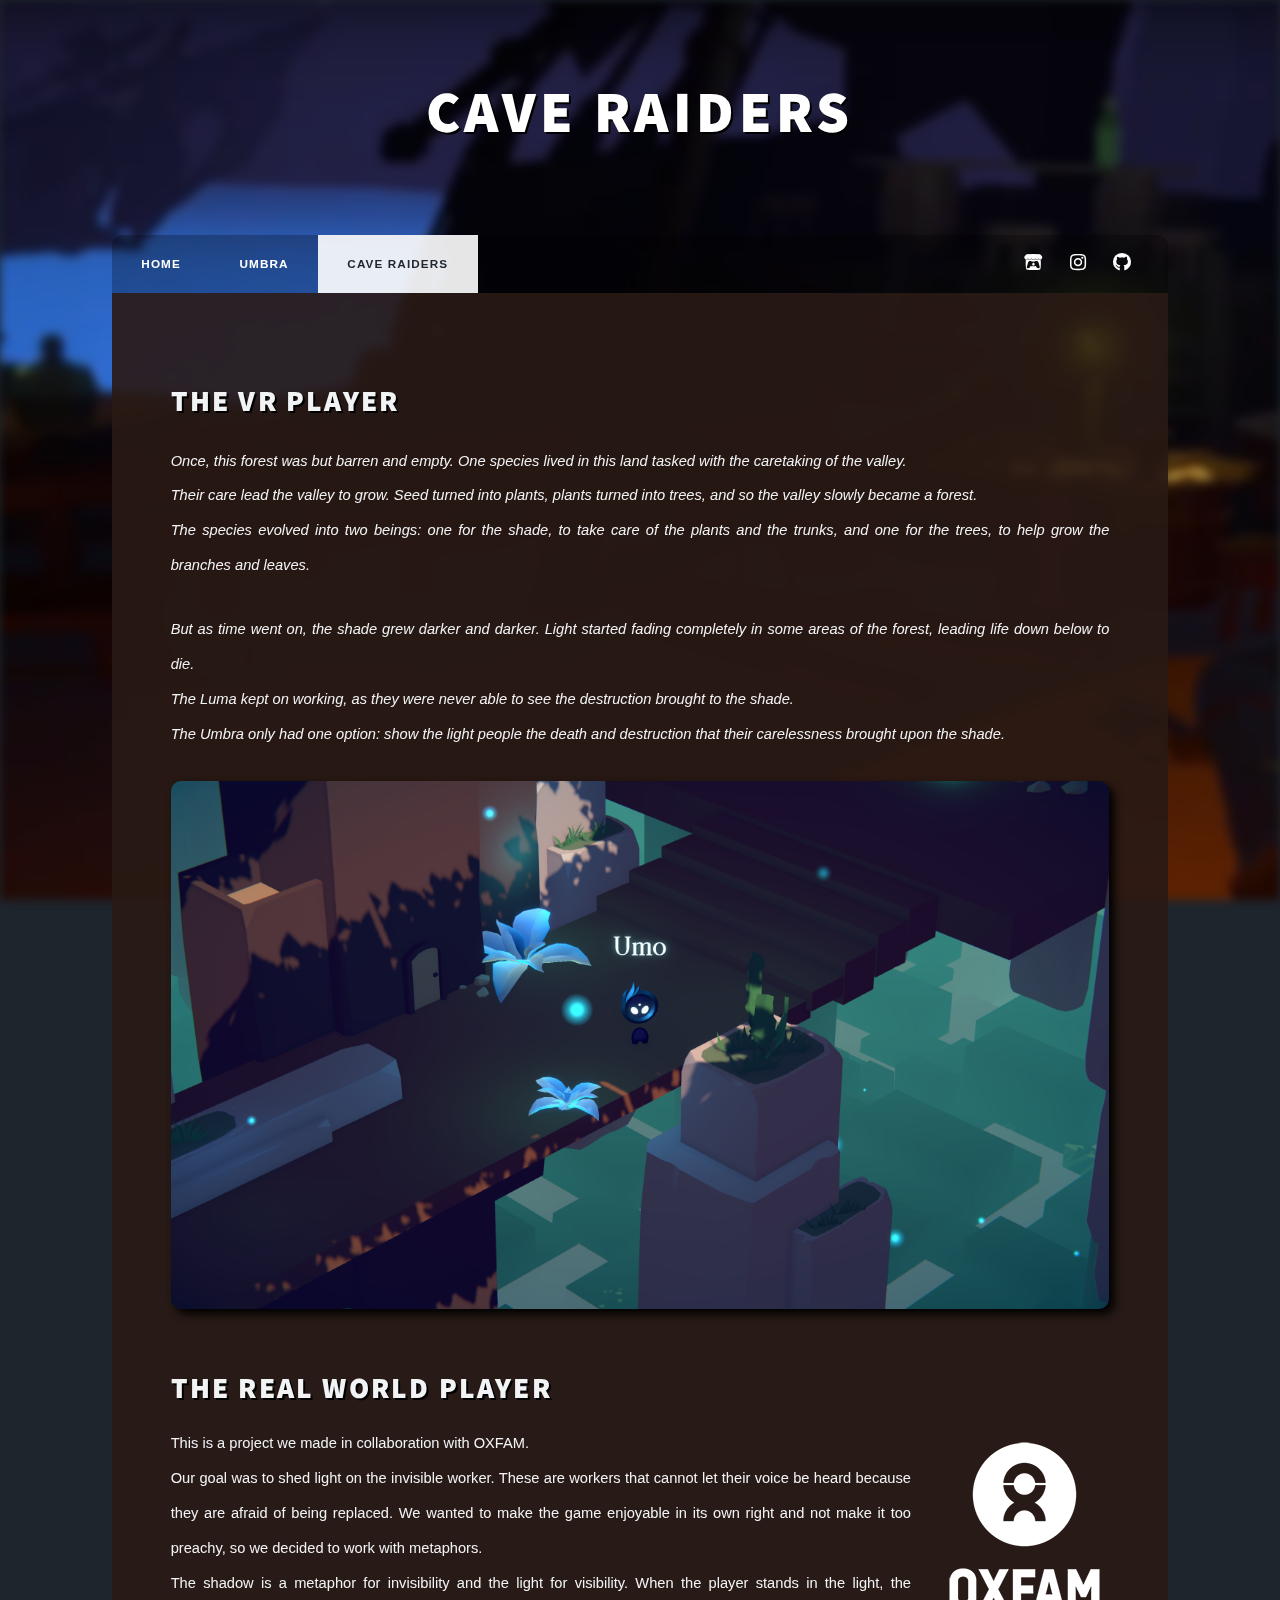
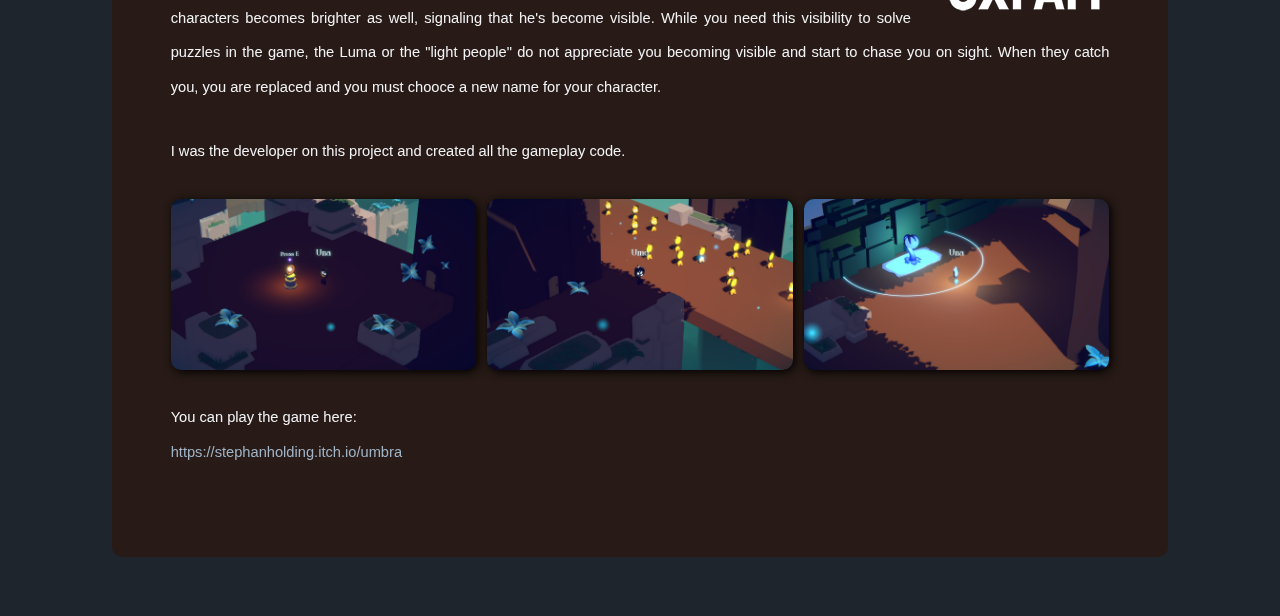
==== Cave Raiders.html @ 5ae82754 "Umbra page finished" ====
<!DOCTYPE HTML>
<!--
	Massively by HTML5 UP
	html5up.net | @ajlkn
	Free for personal and commercial use under the CCA 3.0 license (html5up.net/license)
-->
<html>

<head>
	<title>Umbra</title>
	<meta charset="utf-8" />
	<meta name="viewport" content="width=device-width, initial-scale=1, user-scalable=no" />
	<link rel="stylesheet" href="assets-generic/css/caveraiders.css" />
	<noscript>
		<link rel="stylesheet" href="assets-generic/css/noscript.css" />
	</noscript>
</head>

<body class="is-preload">

	<!-- Wrapper -->
	<div id="wrapper" class="umbra_bg">

		<!-- Header -->
		<header id="header">
			<h1 class="drop-shadow" >Cave Raiders</h1>
		</header>

		<!-- Nav -->
		<nav id="nav">
			<ul class="links">
				<li><a href="index.html">Home</a></li>
				<li><a href="Umbra.html">Umbra</a></li>
				<li class="active"><a href="CaveRaiders.html">Cave Raiders</a></li>
			</ul>
			<ul class="icons">
				<li><a href="https://stephanholding.itch.io/umbra" class="icon brands fa-itch-io"><span class="label">Instagram</span></a></li>
				<li><a href="#" class="icon brands fa-instagram"><span class="label">Instagram</span></a></li>
				<li><a href="#" class="icon brands fa-github"><span class="label">GitHub</span></a></li>
			</ul>
		</nav>

		<!-- Main -->
		<div id="main">

			<!-- Post -->
			<section class="post">
				<header>
					<h3 class="drop-shadow">The VR player</h3>
					<p></p>
					<p>
						Once, this forest was but barren and empty. One species lived in this land tasked with the
						caretaking of the valley.
						<br>
						Their care lead the valley to grow. Seed turned into plants, plants turned into trees, and so
						the valley slowly became a forest.
						<br>
						The species evolved into two beings: one for the shade, to take care of the plants and the
						trunks, and one for the trees, to help grow the branches and leaves.
					</p>
					
					<p>
						But as time went on, the shade grew darker and darker. Light started fading completely in some
						areas of the forest, leading life down below to die.
						<br>
						The Luma kept on working, as they were never able to see the destruction brought to the shade.
						<br>
						The Umbra only had one option: show the light people the death and destruction that their
						carelessness brought upon the shade.
					</p>
				</header>
				<main class="major">

					<div class="image main"><img src="images/Umbra1.png" alt="" /></div>
					<h3 class="drop-shadow">The Real World Player</h3>
					<p><span class="image right"><img src="images/oxfam logo small.png" alt="" /></span>
						This is a project we made in collaboration with OXFAM.
						<br>
						Our goal was to shed light on the invisible worker. These are workers that cannot let their voice be heard because they are afraid of being replaced. We wanted to make the game enjoyable in its own right and not make it too preachy,
						so we decided to work with metaphors.
						<br>
						The shadow is a metaphor for invisibility and the light for visibility. When the player stands in the light, the characters becomes brighter as well, signaling that he's become visible. While you need this visibility to solve puzzles in the game,
						the Luma or the "light people" do not appreciate you becoming visible and start to chase you on sight. When they catch you, you are replaced and you must chooce a new name for your character.
					</p>
					<p>I was the developer on this project and created all the gameplay code. </p>

					<div class="box alt">
						<div class="row gtr-50 gtr-uniform">
							<div class="col-4"><span class="image fit"><img src="images/Umbra2.png" alt="" /></span></div>
							<div class="col-4"><span class="image fit"><img src="images/Umbra3.png" alt="" /></span></div>
							<div class="col-4"><span class="image fit"><img src="images/Umbra4.png" alt="" /></span></div>
						</div>
					</div>

					<p>
						You can play the game here: <br>
						<a href="https://stephanholding.itch.io/umbra">https://stephanholding.itch.io/umbra</a>
					</p>

				</main>

			</section>

		</div>

		<!-- Footer -->
		<footer id="footer">

		</footer>

		<!-- Copyright -->
		<div id="copyright">

		</div>

	</div>

	<!-- Scripts -->
	<script src="assets-generic/js/jquery.min.js"></script>
	<script src="assets-generic/js/jquery.scrollex.min.js"></script>
	<script src="assets-generic/js/jquery.scrolly.min.js"></script>
	<script src="assets-generic/js/browser.min.js"></script>
	<script src="assets-generic/js/breakpoints.min.js"></script>
	<script src="assets-generic/js/util.js"></script>
	<script src="assets-generic/js/main.js"></script>

</body>

</html>
---- assets-generic/css/caveraiders.css ----
@import url(fontawesome-all.min.css);
@import url("https://fonts.googleapis.com/css?family=Merriweather:300,700,300italic,700italic|Source+Sans+Pro:900");

/*
	Massively by HTML5 UP
	html5up.net | @ajlkn
	Free for personal and commercial use under the CCA 3.0 license (html5up.net/license)
*/

html, body, div, span, applet, object,
iframe, h1, h2, h3, h4, h5, h6, p, blockquote,
pre, a, abbr, acronym, address, big, cite,
code, del, dfn, em, img, ins, kbd, q, s, samp,
small, strike, strong, sub, sup, tt, var, b,
u, i, center, dl, dt, dd, ol, ul, li, fieldset,
form, label, legend, table, caption, tbody,
tfoot, thead, tr, th, td, article, aside,
canvas, details, embed, figure, figcaption,
footer, header, hgroup, menu, nav, output, ruby,
section, summary, time, mark, audio, video {
	margin: 0;
	padding: 0;
	border: 0;
	font-size: 100%;
	font: inherit;
	font-family: Arial, Helvetica, sans-serif;
	vertical-align: baseline;}

article, aside, details, figcaption, figure,
footer, header, hgroup, menu, nav, section {
	display: block;}

body {
	line-height: 1;
}

ol, ul {
	list-style: none;
}

blockquote, q {
	quotes: none;
}

	blockquote:before, blockquote:after, q:before, q:after {
		content: '';
		content: none;
	}

table {
	border-collapse: collapse;
	border-spacing: 0;
}

body {
	-webkit-text-size-adjust: none;
}

mark {
	background-color: transparent;
	color: inherit;
}

input::-moz-focus-inner {
	border: 0;
	padding: 0;
}

input, select, textarea {
	-moz-appearance: none;
	-webkit-appearance: none;
	-ms-appearance: none;
	appearance: none;
}

/* Basic */

	@-ms-viewport {
		width: device-width;
	}

	body {
		-ms-overflow-style: scrollbar;
	}

	@media screen and (max-width: 480px) {

		html, body {
			min-width: 320px;
		}

	}

	html {
		box-sizing: border-box;
	}

	*, *:before, *:after {
		box-sizing: inherit;
	}

	body {
		background-color: #1e252d;
	}

		body.is-preload *, body.is-preload *:before, body.is-preload *:after {
			-moz-animation: none !important;
			-webkit-animation: none !important;
			-ms-animation: none !important;
			animation: none !important;
			-moz-transition: none !important;
			-webkit-transition: none !important;
			-ms-transition: none !important;
			transition: none !important;
		}

/* Type */

	html {
		font-size: 16pt;
	}

		@media screen and (max-width: 1680px) {

			html {
				font-size: 12pt;
			}

		}

		@media screen and (max-width: 1280px) {

			html {
				font-size: 11pt;
			}

		}

		@media screen and (max-width: 360px) {

			html {
				font-size: 10pt;
			}

		}

	body {
		color: #f2f3f5;
	}

	body, input, select, textarea {
		font-family: "Merriweather", Georgia, serif;
		font-weight: 300;
		font-size: 1rem;
		line-height: 2.375;
	}

	a {
		-moz-transition: color 0.2s ease-in-out, background-color 0.2s ease-in-out, border-color 0.2s ease-in-out, box-shadow 0.2s ease-in-out;
		-webkit-transition: color 0.2s ease-in-out, background-color 0.2s ease-in-out, border-color 0.2s ease-in-out, box-shadow 0.2s ease-in-out;
		-ms-transition: color 0.2s ease-in-out, background-color 0.2s ease-in-out, border-color 0.2s ease-in-out, box-shadow 0.2s ease-in-out;
		transition: color 0.2s ease-in-out, background-color 0.2s ease-in-out, border-color 0.2s ease-in-out, box-shadow 0.2s ease-in-out;
		border-bottom: dotted 1px;
		text-decoration: none;
	}

		a:hover {
			border-bottom-color: transparent;
		}

	strong, b {
		font-weight: 600;
	}

	em, i {
		font-style: italic;
	}

	p {
		text-align: justify;
		margin: 0 0 2rem 0;
	}

	h1, h2, h3, h4, h5, h6 {
		font-family: "Source Sans Pro", Helvetica, sans-serif;
		font-weight: 900;
		line-height: 1.5;
		letter-spacing: 0.075em;
		text-transform: uppercase;
		margin: 0 0 1rem 0;
	}

		h1 a, h2 a, h3 a, h4 a, h5 a, h6 a {
			border-bottom: 0;
			color: inherit;
			text-decoration: none;
		}

	h1 {
		font-size: 4rem;
		line-height: 1.1;
		margin: 0 0 2rem 0;
	}

	h2 {
		font-size: 1.75rem;
		line-height: 1.3;
		margin: 0 0 1.5rem 0;
	}

	h3 {
		font-size: 2rem;
	}

	h4 {
		font-size: 1rem;
	}

	h5 {
		font-size: 0.9rem;
	}

	h6 {
		font-size: 0.8rem;
	}

	sub {
		font-size: 0.8rem;
		position: relative;
		top: 0.5rem;
	}

	sup {
		font-size: 0.8rem;
		position: relative;
		top: -0.5rem;
	}

	blockquote {
		border-left: solid 4px;
		font-style: italic;
		margin: 0 0 2rem 0;
		padding: 0.5rem 0 0.5rem 2rem;
	}

	code {
		border: solid 2px;
		font-family: "Courier New", monospace;
		font-size: 0.9rem;
		margin: 0 0.25rem;
		padding: 0.25rem 0.65rem;
	}

	pre {
		-webkit-overflow-scrolling: touch;
		font-family: "Courier New", monospace;
		font-size: 0.9rem;
		margin: 0 0 2rem 0;
	}

		pre code {
			display: block;
			line-height: 1.75;
			padding: 1rem 1.5rem;
			overflow-x: auto;
		}

	hr {
		border: 0;
		border-bottom: solid 2px;
		margin: 3rem 0;
	}

		hr.major {
			margin: 5rem 0;
		}

	.align-left {
		text-align: left;
	}

	.align-center {
		text-align: center;
	}

	.align-right {
		text-align: right;
	}

	input, select, textarea {
		color: #212931;
	}

	a {
		color: #a0b4c7;
		border-bottom-color: rgba(33, 41, 49, 0.5);
	}

		a:hover {
			border-bottom-color: transparent;
			color: #18bfef !important;
		}

	strong, b {
		color: #f2f3f5;
	}

	h1, h2, h3, h4, h5, h6 {
		color: #f2f3f5;
	}

	blockquote {
		border-left-color: #eeeeee;
	}

	code {
		background: rgba(220, 220, 220, 0.25);
		border-color: #eeeeee;
	}

	hr {
		border-bottom-color: #eeeeee;
	}

/* Row */

	.row {
		display: flex;
		flex-wrap: wrap;
		box-sizing: border-box;
		align-items: stretch;
	}

		.row > * {
			box-sizing: border-box;
		}

		.row.gtr-uniform > * > :last-child {
			margin-bottom: 0;
		}

		.row.aln-left {
			justify-content: flex-start;
		}

		.row.aln-center {
			justify-content: center;
		}

		.row.aln-right {
			justify-content: flex-end;
		}

		.row.aln-top {
			align-items: flex-start;
		}

		.row.aln-middle {
			align-items: center;
		}

		.row.aln-bottom {
			align-items: flex-end;
		}

		.row > .imp {
			order: -1;
		}

		.row > .col-1 {
			width: 8.33333%;
		}

		.row > .off-1 {
			margin-left: 8.33333%;
		}

		.row > .col-2 {
			width: 16.66667%;
		}

		.row > .off-2 {
			margin-left: 16.66667%;
		}

		.row > .col-3 {
			width: 25%;
		}

		.row > .off-3 {
			margin-left: 25%;
		}

		.row > .col-4 {
			width: 33.33333%;
		}

		.row > .off-4 {
			margin-left: 33.33333%;
		}

		.row > .col-5 {
			width: 41.66667%;
		}

		.row > .off-5 {
			margin-left: 41.66667%;
		}

		.row > .col-6 {
			width: 50%;
		}

		.row > .off-6 {
			margin-left: 50%;
		}

		.row > .col-7 {
			width: 58.33333%;
		}

		.row > .off-7 {
			margin-left: 58.33333%;
		}

		.row > .col-8 {
			width: 66.66667%;
		}

		.row > .off-8 {
			margin-left: 66.66667%;
		}

		.row > .col-9 {
			width: 75%;
		}

		.row > .off-9 {
			margin-left: 75%;
		}

		.row > .col-10 {
			width: 83.33333%;
		}

		.row > .off-10 {
			margin-left: 83.33333%;
		}

		.row > .col-11 {
			width: 91.66667%;
		}

		.row > .off-11 {
			margin-left: 91.66667%;
		}

		.row > .col-12 {
			width: 100%;
		}

		.row > .off-12 {
			margin-left: 100%;
		}

		.row.gtr-0 {
			margin-top: 0;
			margin-left: 0rem;
		}

			.row.gtr-0 > * {
				padding: 0 0 0 0rem;
			}

			.row.gtr-0.gtr-uniform {
				margin-top: 0rem;
			}

				.row.gtr-0.gtr-uniform > * {
					padding-top: 0rem;
				}

		.row.gtr-25 {
			margin-top: 0;
			margin-left: -0.375rem;
		}

			.row.gtr-25 > * {
				padding: 0 0 0 0.375rem;
			}

			.row.gtr-25.gtr-uniform {
				margin-top: -0.375rem;
			}

				.row.gtr-25.gtr-uniform > * {
					padding-top: 0.375rem;
				}

		.row.gtr-50 {
			margin-top: 0;
			margin-left: -0.75rem;
		}

			.row.gtr-50 > * {
				padding: 0 0 0 0.75rem;
			}

			.row.gtr-50.gtr-uniform {
				margin-top: -0.75rem;
			}

				.row.gtr-50.gtr-uniform > * {
					padding-top: 0.75rem;
				}

		.row {
			margin-top: 0;
			margin-left: -1.5rem;
		}

			.row > * {
				padding: 0 0 0 1.5rem;
			}

			.row.gtr-uniform {
				margin-top: -1.5rem;
			}

				.row.gtr-uniform > * {
					padding-top: 1.5rem;
				}

		.row.gtr-150 {
			margin-top: 0;
			margin-left: -2.25rem;
		}

			.row.gtr-150 > * {
				padding: 0 0 0 2.25rem;
			}

			.row.gtr-150.gtr-uniform {
				margin-top: -2.25rem;
			}

				.row.gtr-150.gtr-uniform > * {
					padding-top: 2.25rem;
				}

		.row.gtr-200 {
			margin-top: 0;
			margin-left: -3rem;
		}

			.row.gtr-200 > * {
				padding: 0 0 0 3rem;
			}

			.row.gtr-200.gtr-uniform {
				margin-top: -3rem;
			}

				.row.gtr-200.gtr-uniform > * {
					padding-top: 3rem;
				}

		@media screen and (max-width: 1680px) {

			.row {
				display: flex;
				flex-wrap: wrap;
				box-sizing: border-box;
				align-items: stretch;
			}

				.row > * {
					box-sizing: border-box;
				}

				.row.gtr-uniform > * > :last-child {
					margin-bottom: 0;
				}

				.row.aln-left {
					justify-content: flex-start;
				}

				.row.aln-center {
					justify-content: center;
				}

				.row.aln-right {
					justify-content: flex-end;
				}

				.row.aln-top {
					align-items: flex-start;
				}

				.row.aln-middle {
					align-items: center;
				}

				.row.aln-bottom {
					align-items: flex-end;
				}

				.row > .imp-xlarge {
					order: -1;
				}

				.row > .col-1-xlarge {
					width: 8.33333%;
				}

				.row > .off-1-xlarge {
					margin-left: 8.33333%;
				}

				.row > .col-2-xlarge {
					width: 16.66667%;
				}

				.row > .off-2-xlarge {
					margin-left: 16.66667%;
				}

				.row > .col-3-xlarge {
					width: 25%;
				}

				.row > .off-3-xlarge {
					margin-left: 25%;
				}

				.row > .col-4-xlarge {
					width: 33.33333%;
				}

				.row > .off-4-xlarge {
					margin-left: 33.33333%;
				}

				.row > .col-5-xlarge {
					width: 41.66667%;
				}

				.row > .off-5-xlarge {
					margin-left: 41.66667%;
				}

				.row > .col-6-xlarge {
					width: 50%;
				}

				.row > .off-6-xlarge {
					margin-left: 50%;
				}

				.row > .col-7-xlarge {
					width: 58.33333%;
				}

				.row > .off-7-xlarge {
					margin-left: 58.33333%;
				}

				.row > .col-8-xlarge {
					width: 66.66667%;
				}

				.row > .off-8-xlarge {
					margin-left: 66.66667%;
				}

				.row > .col-9-xlarge {
					width: 75%;
				}

				.row > .off-9-xlarge {
					margin-left: 75%;
				}

				.row > .col-10-xlarge {
					width: 83.33333%;
				}

				.row > .off-10-xlarge {
					margin-left: 83.33333%;
				}

				.row > .col-11-xlarge {
					width: 91.66667%;
				}

				.row > .off-11-xlarge {
					margin-left: 91.66667%;
				}

				.row > .col-12-xlarge {
					width: 100%;
				}

				.row > .off-12-xlarge {
					margin-left: 100%;
				}

				.row.gtr-0 {
					margin-top: 0;
					margin-left: 0rem;
				}

					.row.gtr-0 > * {
						padding: 0 0 0 0rem;
					}

					.row.gtr-0.gtr-uniform {
						margin-top: 0rem;
					}

						.row.gtr-0.gtr-uniform > * {
							padding-top: 0rem;
						}

				.row.gtr-25 {
					margin-top: 0;
					margin-left: -0.375rem;
				}

					.row.gtr-25 > * {
						padding: 0 0 0 0.375rem;
					}

					.row.gtr-25.gtr-uniform {
						margin-top: -0.375rem;
					}

						.row.gtr-25.gtr-uniform > * {
							padding-top: 0.375rem;
						}

				.row.gtr-50 {
					margin-top: 0;
					margin-left: -0.75rem;
				}

					.row.gtr-50 > * {
						padding: 0 0 0 0.75rem;
					}

					.row.gtr-50.gtr-uniform {
						margin-top: -0.75rem;
					}

						.row.gtr-50.gtr-uniform > * {
							padding-top: 0.75rem;
						}

				.row {
					margin-top: 0;
					margin-left: -1.5rem;
				}

					.row > * {
						padding: 0 0 0 1.5rem;
					}

					.row.gtr-uniform {
						margin-top: -1.5rem;
					}

						.row.gtr-uniform > * {
							padding-top: 1.5rem;
						}

				.row.gtr-150 {
					margin-top: 0;
					margin-left: -2.25rem;
				}

					.row.gtr-150 > * {
						padding: 0 0 0 2.25rem;
					}

					.row.gtr-150.gtr-uniform {
						margin-top: -2.25rem;
					}

						.row.gtr-150.gtr-uniform > * {
							padding-top: 2.25rem;
						}

				.row.gtr-200 {
					margin-top: 0;
					margin-left: -3rem;
				}

					.row.gtr-200 > * {
						padding: 0 0 0 3rem;
					}

					.row.gtr-200.gtr-uniform {
						margin-top: -3rem;
					}

						.row.gtr-200.gtr-uniform > * {
							padding-top: 3rem;
						}

		}

		@media screen and (max-width: 1280px) {

			.row {
				display: flex;
				flex-wrap: wrap;
				box-sizing: border-box;
				align-items: stretch;
			}

				.row > * {
					box-sizing: border-box;
				}

				.row.gtr-uniform > * > :last-child {
					margin-bottom: 0;
				}

				.row.aln-left {
					justify-content: flex-start;
				}

				.row.aln-center {
					justify-content: center;
				}

				.row.aln-right {
					justify-content: flex-end;
				}

				.row.aln-top {
					align-items: flex-start;
				}

				.row.aln-middle {
					align-items: center;
				}

				.row.aln-bottom {
					align-items: flex-end;
				}

				.row > .imp-large {
					order: -1;
				}

				.row > .col-1-large {
					width: 8.33333%;
				}

				.row > .off-1-large {
					margin-left: 8.33333%;
				}

				.row > .col-2-large {
					width: 16.66667%;
				}

				.row > .off-2-large {
					margin-left: 16.66667%;
				}

				.row > .col-3-large {
					width: 25%;
				}

				.row > .off-3-large {
					margin-left: 25%;
				}

				.row > .col-4-large {
					width: 33.33333%;
				}

				.row > .off-4-large {
					margin-left: 33.33333%;
				}

				.row > .col-5-large {
					width: 41.66667%;
				}

				.row > .off-5-large {
					margin-left: 41.66667%;
				}

				.row > .col-6-large {
					width: 50%;
				}

				.row > .off-6-large {
					margin-left: 50%;
				}

				.row > .col-7-large {
					width: 58.33333%;
				}

				.row > .off-7-large {
					margin-left: 58.33333%;
				}

				.row > .col-8-large {
					width: 66.66667%;
				}

				.row > .off-8-large {
					margin-left: 66.66667%;
				}

				.row > .col-9-large {
					width: 75%;
				}

				.row > .off-9-large {
					margin-left: 75%;
				}

				.row > .col-10-large {
					width: 83.33333%;
				}

				.row > .off-10-large {
					margin-left: 83.33333%;
				}

				.row > .col-11-large {
					width: 91.66667%;
				}

				.row > .off-11-large {
					margin-left: 91.66667%;
				}

				.row > .col-12-large {
					width: 100%;
				}

				.row > .off-12-large {
					margin-left: 100%;
				}

				.row.gtr-0 {
					margin-top: 0;
					margin-left: 0rem;
				}

					.row.gtr-0 > * {
						padding: 0 0 0 0rem;
					}

					.row.gtr-0.gtr-uniform {
						margin-top: 0rem;
					}

						.row.gtr-0.gtr-uniform > * {
							padding-top: 0rem;
						}

				.row.gtr-25 {
					margin-top: 0;
					margin-left: -0.375rem;
				}

					.row.gtr-25 > * {
						padding: 0 0 0 0.375rem;
					}

					.row.gtr-25.gtr-uniform {
						margin-top: -0.375rem;
					}

						.row.gtr-25.gtr-uniform > * {
							padding-top: 0.375rem;
						}

				.row.gtr-50 {
					margin-top: 0;
					margin-left: -0.75rem;
				}

					.row.gtr-50 > * {
						padding: 0 0 0 0.75rem;
					}

					.row.gtr-50.gtr-uniform {
						margin-top: -0.75rem;
					}

						.row.gtr-50.gtr-uniform > * {
							padding-top: 0.75rem;
						}

				.row {
					margin-top: 0;
					margin-left: -1.5rem;
				}

					.row > * {
						padding: 0 0 0 1.5rem;
					}

					.row.gtr-uniform {
						margin-top: -1.5rem;
					}

						.row.gtr-uniform > * {
							padding-top: 1.5rem;
						}

				.row.gtr-150 {
					margin-top: 0;
					margin-left: -2.25rem;
				}

					.row.gtr-150 > * {
						padding: 0 0 0 2.25rem;
					}

					.row.gtr-150.gtr-uniform {
						margin-top: -2.25rem;
					}

						.row.gtr-150.gtr-uniform > * {
							padding-top: 2.25rem;
						}

				.row.gtr-200 {
					margin-top: 0;
					margin-left: -3rem;
				}

					.row.gtr-200 > * {
						padding: 0 0 0 3rem;
					}

					.row.gtr-200.gtr-uniform {
						margin-top: -3rem;
					}

						.row.gtr-200.gtr-uniform > * {
							padding-top: 3rem;
						}

		}

		@media screen and (max-width: 980px) {

			.row {
				display: flex;
				flex-wrap: wrap;
				box-sizing: border-box;
				align-items: stretch;
			}

				.row > * {
					box-sizing: border-box;
				}

				.row.gtr-uniform > * > :last-child {
					margin-bottom: 0;
				}

				.row.aln-left {
					justify-content: flex-start;
				}

				.row.aln-center {
					justify-content: center;
				}

				.row.aln-right {
					justify-content: flex-end;
				}

				.row.aln-top {
					align-items: flex-start;
				}

				.row.aln-middle {
					align-items: center;
				}

				.row.aln-bottom {
					align-items: flex-end;
				}

				.row > .imp-medium {
					order: -1;
				}

				.row > .col-1-medium {
					width: 8.33333%;
				}

				.row > .off-1-medium {
					margin-left: 8.33333%;
				}

				.row > .col-2-medium {
					width: 16.66667%;
				}

				.row > .off-2-medium {
					margin-left: 16.66667%;
				}

				.row > .col-3-medium {
					width: 25%;
				}

				.row > .off-3-medium {
					margin-left: 25%;
				}

				.row > .col-4-medium {
					width: 33.33333%;
				}

				.row > .off-4-medium {
					margin-left: 33.33333%;
				}

				.row > .col-5-medium {
					width: 41.66667%;
				}

				.row > .off-5-medium {
					margin-left: 41.66667%;
				}

				.row > .col-6-medium {
					width: 50%;
				}

				.row > .off-6-medium {
					margin-left: 50%;
				}

				.row > .col-7-medium {
					width: 58.33333%;
				}

				.row > .off-7-medium {
					margin-left: 58.33333%;
				}

				.row > .col-8-medium {
					width: 66.66667%;
				}

				.row > .off-8-medium {
					margin-left: 66.66667%;
				}

				.row > .col-9-medium {
					width: 75%;
				}

				.row > .off-9-medium {
					margin-left: 75%;
				}

				.row > .col-10-medium {
					width: 83.33333%;
				}

				.row > .off-10-medium {
					margin-left: 83.33333%;
				}

				.row > .col-11-medium {
					width: 91.66667%;
				}

				.row > .off-11-medium {
					margin-left: 91.66667%;
				}

				.row > .col-12-medium {
					width: 100%;
				}

				.row > .off-12-medium {
					margin-left: 100%;
				}

				.row.gtr-0 {
					margin-top: 0;
					margin-left: 0rem;
				}

					.row.gtr-0 > * {
						padding: 0 0 0 0rem;
					}

					.row.gtr-0.gtr-uniform {
						margin-top: 0rem;
					}

						.row.gtr-0.gtr-uniform > * {
							padding-top: 0rem;
						}

				.row.gtr-25 {
					margin-top: 0;
					margin-left: -0.375rem;
				}

					.row.gtr-25 > * {
						padding: 0 0 0 0.375rem;
					}

					.row.gtr-25.gtr-uniform {
						margin-top: -0.375rem;
					}

						.row.gtr-25.gtr-uniform > * {
							padding-top: 0.375rem;
						}

				.row.gtr-50 {
					margin-top: 0;
					margin-left: -0.75rem;
				}

					.row.gtr-50 > * {
						padding: 0 0 0 0.75rem;
					}

					.row.gtr-50.gtr-uniform {
						margin-top: -0.75rem;
					}

						.row.gtr-50.gtr-uniform > * {
							padding-top: 0.75rem;
						}

				.row {
					margin-top: 0;
					margin-left: -1.5rem;
				}

					.row > * {
						padding: 0 0 0 1.5rem;
					}

					.row.gtr-uniform {
						margin-top: -1.5rem;
					}

						.row.gtr-uniform > * {
							padding-top: 1.5rem;
						}

				.row.gtr-150 {
					margin-top: 0;
					margin-left: -2.25rem;
				}

					.row.gtr-150 > * {
						padding: 0 0 0 2.25rem;
					}

					.row.gtr-150.gtr-uniform {
						margin-top: -2.25rem;
					}

						.row.gtr-150.gtr-uniform > * {
							padding-top: 2.25rem;
						}

				.row.gtr-200 {
					margin-top: 0;
					margin-left: -3rem;
				}

					.row.gtr-200 > * {
						padding: 0 0 0 3rem;
					}

					.row.gtr-200.gtr-uniform {
						margin-top: -3rem;
					}

						.row.gtr-200.gtr-uniform > * {
							padding-top: 3rem;
						}

		}

		@media screen and (max-width: 736px) {

			.row {
				display: flex;
				flex-wrap: wrap;
				box-sizing: border-box;
				align-items: stretch;
			}

				.row > * {
					box-sizing: border-box;
				}

				.row.gtr-uniform > * > :last-child {
					margin-bottom: 0;
				}

				.row.aln-left {
					justify-content: flex-start;
				}

				.row.aln-center {
					justify-content: center;
				}

				.row.aln-right {
					justify-content: flex-end;
				}

				.row.aln-top {
					align-items: flex-start;
				}

				.row.aln-middle {
					align-items: center;
				}

				.row.aln-bottom {
					align-items: flex-end;
				}

				.row > .imp-small {
					order: -1;
				}

				.row > .col-1-small {
					width: 8.33333%;
				}

				.row > .off-1-small {
					margin-left: 8.33333%;
				}

				.row > .col-2-small {
					width: 16.66667%;
				}

				.row > .off-2-small {
					margin-left: 16.66667%;
				}

				.row > .col-3-small {
					width: 25%;
				}

				.row > .off-3-small {
					margin-left: 25%;
				}

				.row > .col-4-small {
					width: 33.33333%;
				}

				.row > .off-4-small {
					margin-left: 33.33333%;
				}

				.row > .col-5-small {
					width: 41.66667%;
				}

				.row > .off-5-small {
					margin-left: 41.66667%;
				}

				.row > .col-6-small {
					width: 50%;
				}

				.row > .off-6-small {
					margin-left: 50%;
				}

				.row > .col-7-small {
					width: 58.33333%;
				}

				.row > .off-7-small {
					margin-left: 58.33333%;
				}

				.row > .col-8-small {
					width: 66.66667%;
				}

				.row > .off-8-small {
					margin-left: 66.66667%;
				}

				.row > .col-9-small {
					width: 75%;
				}

				.row > .off-9-small {
					margin-left: 75%;
				}

				.row > .col-10-small {
					width: 83.33333%;
				}

				.row > .off-10-small {
					margin-left: 83.33333%;
				}

				.row > .col-11-small {
					width: 91.66667%;
				}

				.row > .off-11-small {
					margin-left: 91.66667%;
				}

				.row > .col-12-small {
					width: 100%;
				}

				.row > .off-12-small {
					margin-left: 100%;
				}

				.row.gtr-0 {
					margin-top: 0;
					margin-left: 0rem;
				}

					.row.gtr-0 > * {
						padding: 0 0 0 0rem;
					}

					.row.gtr-0.gtr-uniform {
						margin-top: 0rem;
					}

						.row.gtr-0.gtr-uniform > * {
							padding-top: 0rem;
						}

				.row.gtr-25 {
					margin-top: 0;
					margin-left: -0.375rem;
				}

					.row.gtr-25 > * {
						padding: 0 0 0 0.375rem;
					}

					.row.gtr-25.gtr-uniform {
						margin-top: -0.375rem;
					}

						.row.gtr-25.gtr-uniform > * {
							padding-top: 0.375rem;
						}

				.row.gtr-50 {
					margin-top: 0;
					margin-left: -0.75rem;
				}

					.row.gtr-50 > * {
						padding: 0 0 0 0.75rem;
					}

					.row.gtr-50.gtr-uniform {
						margin-top: -0.75rem;
					}

						.row.gtr-50.gtr-uniform > * {
							padding-top: 0.75rem;
						}

				.row {
					margin-top: 0;
					margin-left: -1.5rem;
				}

					.row > * {
						padding: 0 0 0 1.5rem;
					}

					.row.gtr-uniform {
						margin-top: -1.5rem;
					}

						.row.gtr-uniform > * {
							padding-top: 1.5rem;
						}

				.row.gtr-150 {
					margin-top: 0;
					margin-left: -2.25rem;
				}

					.row.gtr-150 > * {
						padding: 0 0 0 2.25rem;
					}

					.row.gtr-150.gtr-uniform {
						margin-top: -2.25rem;
					}

						.row.gtr-150.gtr-uniform > * {
							padding-top: 2.25rem;
						}

				.row.gtr-200 {
					margin-top: 0;
					margin-left: -3rem;
				}

					.row.gtr-200 > * {
						padding: 0 0 0 3rem;
					}

					.row.gtr-200.gtr-uniform {
						margin-top: -3rem;
					}

						.row.gtr-200.gtr-uniform > * {
							padding-top: 3rem;
						}

		}

		@media screen and (max-width: 480px) {

			.row {
				display: flex;
				flex-wrap: wrap;
				box-sizing: border-box;
				align-items: stretch;
			}

				.row > * {
					box-sizing: border-box;
				}

				.row.gtr-uniform > * > :last-child {
					margin-bottom: 0;
				}

				.row.aln-left {
					justify-content: flex-start;
				}

				.row.aln-center {
					justify-content: center;
				}

				.row.aln-right {
					justify-content: flex-end;
				}

				.row.aln-top {
					align-items: flex-start;
				}

				.row.aln-middle {
					align-items: center;
				}

				.row.aln-bottom {
					align-items: flex-end;
				}

				.row > .imp-xsmall {
					order: -1;
				}

				.row > .col-1-xsmall {
					width: 8.33333%;
				}

				.row > .off-1-xsmall {
					margin-left: 8.33333%;
				}

				.row > .col-2-xsmall {
					width: 16.66667%;
				}

				.row > .off-2-xsmall {
					margin-left: 16.66667%;
				}

				.row > .col-3-xsmall {
					width: 25%;
				}

				.row > .off-3-xsmall {
					margin-left: 25%;
				}

				.row > .col-4-xsmall {
					width: 33.33333%;
				}

				.row > .off-4-xsmall {
					margin-left: 33.33333%;
				}

				.row > .col-5-xsmall {
					width: 41.66667%;
				}

				.row > .off-5-xsmall {
					margin-left: 41.66667%;
				}

				.row > .col-6-xsmall {
					width: 50%;
				}

				.row > .off-6-xsmall {
					margin-left: 50%;
				}

				.row > .col-7-xsmall {
					width: 58.33333%;
				}

				.row > .off-7-xsmall {
					margin-left: 58.33333%;
				}

				.row > .col-8-xsmall {
					width: 66.66667%;
				}

				.row > .off-8-xsmall {
					margin-left: 66.66667%;
				}

				.row > .col-9-xsmall {
					width: 75%;
				}

				.row > .off-9-xsmall {
					margin-left: 75%;
				}

				.row > .col-10-xsmall {
					width: 83.33333%;
				}

				.row > .off-10-xsmall {
					margin-left: 83.33333%;
				}

				.row > .col-11-xsmall {
					width: 91.66667%;
				}

				.row > .off-11-xsmall {
					margin-left: 91.66667%;
				}

				.row > .col-12-xsmall {
					width: 100%;
				}

				.row > .off-12-xsmall {
					margin-left: 100%;
				}

				.row.gtr-0 {
					margin-top: 0;
					margin-left: 0rem;
				}

					.row.gtr-0 > * {
						padding: 0 0 0 0rem;
					}

					.row.gtr-0.gtr-uniform {
						margin-top: 0rem;
					}

						.row.gtr-0.gtr-uniform > * {
							padding-top: 0rem;
						}

				.row.gtr-25 {
					margin-top: 0;
					margin-left: -0.375rem;
				}

					.row.gtr-25 > * {
						padding: 0 0 0 0.375rem;
					}

					.row.gtr-25.gtr-uniform {
						margin-top: -0.375rem;
					}

						.row.gtr-25.gtr-uniform > * {
							padding-top: 0.375rem;
						}

				.row.gtr-50 {
					margin-top: 0;
					margin-left: -0.75rem;
				}

					.row.gtr-50 > * {
						padding: 0 0 0 0.75rem;
					}

					.row.gtr-50.gtr-uniform {
						margin-top: -0.75rem;
					}

						.row.gtr-50.gtr-uniform > * {
							padding-top: 0.75rem;
						}

				.row {
					margin-top: 0;
					margin-left: -1.5rem;
				}

					.row > * {
						padding: 0 0 0 1.5rem;
					}

					.row.gtr-uniform {
						margin-top: -1.5rem;
					}

						.row.gtr-uniform > * {
							padding-top: 1.5rem;
						}

				.row.gtr-150 {
					margin-top: 0;
					margin-left: -2.25rem;
				}

					.row.gtr-150 > * {
						padding: 0 0 0 2.25rem;
					}

					.row.gtr-150.gtr-uniform {
						margin-top: -2.25rem;
					}

						.row.gtr-150.gtr-uniform > * {
							padding-top: 2.25rem;
						}

				.row.gtr-200 {
					margin-top: 0;
					margin-left: -3rem;
				}

					.row.gtr-200 > * {
						padding: 0 0 0 3rem;
					}

					.row.gtr-200.gtr-uniform {
						margin-top: -3rem;
					}

						.row.gtr-200.gtr-uniform > * {
							padding-top: 3rem;
						}

		}

		@media screen and (max-width: 360px) {

			.row {
				display: flex;
				flex-wrap: wrap;
				box-sizing: border-box;
				align-items: stretch;
			}

				.row > * {
					box-sizing: border-box;
				}

				.row.gtr-uniform > * > :last-child {
					margin-bottom: 0;
				}

				.row.aln-left {
					justify-content: flex-start;
				}

				.row.aln-center {
					justify-content: center;
				}

				.row.aln-right {
					justify-content: flex-end;
				}

				.row.aln-top {
					align-items: flex-start;
				}

				.row.aln-middle {
					align-items: center;
				}

				.row.aln-bottom {
					align-items: flex-end;
				}

				.row > .imp-xxsmall {
					order: -1;
				}

				.row > .col-1-xxsmall {
					width: 8.33333%;
				}

				.row > .off-1-xxsmall {
					margin-left: 8.33333%;
				}

				.row > .col-2-xxsmall {
					width: 16.66667%;
				}

				.row > .off-2-xxsmall {
					margin-left: 16.66667%;
				}

				.row > .col-3-xxsmall {
					width: 25%;
				}

				.row > .off-3-xxsmall {
					margin-left: 25%;
				}

				.row > .col-4-xxsmall {
					width: 33.33333%;
				}

				.row > .off-4-xxsmall {
					margin-left: 33.33333%;
				}

				.row > .col-5-xxsmall {
					width: 41.66667%;
				}

				.row > .off-5-xxsmall {
					margin-left: 41.66667%;
				}

				.row > .col-6-xxsmall {
					width: 50%;
				}

				.row > .off-6-xxsmall {
					margin-left: 50%;
				}

				.row > .col-7-xxsmall {
					width: 58.33333%;
				}

				.row > .off-7-xxsmall {
					margin-left: 58.33333%;
				}

				.row > .col-8-xxsmall {
					width: 66.66667%;
				}

				.row > .off-8-xxsmall {
					margin-left: 66.66667%;
				}

				.row > .col-9-xxsmall {
					width: 75%;
				}

				.row > .off-9-xxsmall {
					margin-left: 75%;
				}

				.row > .col-10-xxsmall {
					width: 83.33333%;
				}

				.row > .off-10-xxsmall {
					margin-left: 83.33333%;
				}

				.row > .col-11-xxsmall {
					width: 91.66667%;
				}

				.row > .off-11-xxsmall {
					margin-left: 91.66667%;
				}

				.row > .col-12-xxsmall {
					width: 100%;
				}

				.row > .off-12-xxsmall {
					margin-left: 100%;
				}

				.row.gtr-0 {
					margin-top: 0;
					margin-left: 0rem;
				}

					.row.gtr-0 > * {
						padding: 0 0 0 0rem;
					}

					.row.gtr-0.gtr-uniform {
						margin-top: 0rem;
					}

						.row.gtr-0.gtr-uniform > * {
							padding-top: 0rem;
						}

				.row.gtr-25 {
					margin-top: 0;
					margin-left: -0.375rem;
				}

					.row.gtr-25 > * {
						padding: 0 0 0 0.375rem;
					}

					.row.gtr-25.gtr-uniform {
						margin-top: -0.375rem;
					}

						.row.gtr-25.gtr-uniform > * {
							padding-top: 0.375rem;
						}

				.row.gtr-50 {
					margin-top: 0;
					margin-left: -0.75rem;
				}

					.row.gtr-50 > * {
						padding: 0 0 0 0.75rem;
					}

					.row.gtr-50.gtr-uniform {
						margin-top: -0.75rem;
					}

						.row.gtr-50.gtr-uniform > * {
							padding-top: 0.75rem;
						}

				.row {
					margin-top: 0;
					margin-left: -1.5rem;
				}

					.row > * {
						padding: 0 0 0 1.5rem;
					}

					.row.gtr-uniform {
						margin-top: -1.5rem;
					}

						.row.gtr-uniform > * {
							padding-top: 1.5rem;
						}

				.row.gtr-150 {
					margin-top: 0;
					margin-left: -2.25rem;
				}

					.row.gtr-150 > * {
						padding: 0 0 0 2.25rem;
					}

					.row.gtr-150.gtr-uniform {
						margin-top: -2.25rem;
					}

						.row.gtr-150.gtr-uniform > * {
							padding-top: 2.25rem;
						}

				.row.gtr-200 {
					margin-top: 0;
					margin-left: -3rem;
				}

					.row.gtr-200 > * {
						padding: 0 0 0 3rem;
					}

					.row.gtr-200.gtr-uniform {
						margin-top: -3rem;
					}

						.row.gtr-200.gtr-uniform > * {
							padding-top: 3rem;
						}

		}

/* Box */

	.box {
		border: solid 2px;
		margin-bottom: 2rem;
		padding: 1.5rem;
	}

		.box > :last-child,
		.box > :last-child > :last-child,
		.box > :last-child > :last-child > :last-child {
			margin-bottom: 0;
		}

		.box.alt {
			border: 0;
			border-radius: 0;
			padding: 0;
		}

	.box {
		border-color: #eeeeee;
	}

/* Button */

	input[type="submit"],
	input[type="reset"],
	input[type="button"],
	button,
	.button {
		-moz-appearance: none;
		-webkit-appearance: none;
		-ms-appearance: none;
		appearance: none;
		-moz-transition: background-color 0.2s ease-in-out, box-shadow 0.2s ease-in-out, color 0.2s ease-in-out;
		-webkit-transition: background-color 0.2s ease-in-out, box-shadow 0.2s ease-in-out, color 0.2s ease-in-out;
		-ms-transition: background-color 0.2s ease-in-out, box-shadow 0.2s ease-in-out, color 0.2s ease-in-out;
		transition: background-color 0.2s ease-in-out, box-shadow 0.2s ease-in-out, color 0.2s ease-in-out;
		border: 0;
		border-radius: 0;
		cursor: pointer;
		display: inline-block;
		font-family: "Source Sans Pro", Helvetica, sans-serif;
		font-size: 0.8rem;
		font-weight: 900;
		letter-spacing: 0.075em;
		height: 3rem;
		line-height: 3rem;
		padding: 0 2rem;
		text-align: center;
		text-decoration: none;
		text-transform: uppercase;
		white-space: nowrap;
	}

		input[type="submit"].icon:before,
		input[type="reset"].icon:before,
		input[type="button"].icon:before,
		button.icon:before,
		.button.icon:before {
			margin-right: 0.5rem;
		}

		input[type="submit"].icon.solo,
		input[type="reset"].icon.solo,
		input[type="button"].icon.solo,
		button.icon.solo,
		.button.icon.solo {
			position: relative;
			width: 4rem;
			height: 4rem;
			line-height: 4rem;
			border-radius: 4rem;
			text-indent: 4rem;
			overflow: hidden;
			padding: 0;
			white-space: nowrap;
		}

			input[type="submit"].icon.solo:before,
			input[type="reset"].icon.solo:before,
			input[type="button"].icon.solo:before,
			button.icon.solo:before,
			.button.icon.solo:before {
				position: absolute;
				display: block;
				top: 0;
				left: 0;
				width: inherit;
				height: inherit;
				line-height: inherit;
				font-size: 1.25rem;
				margin-right: 0;
				text-align: center;
				text-indent: 0;
			}

		input[type="submit"].fit,
		input[type="reset"].fit,
		input[type="button"].fit,
		button.fit,
		.button.fit {
			width: 100%;
		}

		input[type="submit"].small,
		input[type="reset"].small,
		input[type="button"].small,
		button.small,
		.button.small {
			font-size: 0.7rem;
			height: 2.5rem;
			line-height: 2.5rem;
			padding: 0 1.5rem;
		}

		input[type="submit"].large,
		input[type="reset"].large,
		input[type="button"].large,
		button.large,
		.button.large {
			font-size: 0.9rem;
			height: 3.5rem;
			line-height: 3.5rem;
			padding: 0 2.75rem;
		}

		@media screen and (max-width: 980px) {

			input[type="submit"],
			input[type="reset"],
			input[type="button"],
			button,
			.button {
				font-size: 0.9rem;
				height: 3.25rem;
				line-height: 3.25rem;
			}

				input[type="submit"].large,
				input[type="reset"].large,
				input[type="button"].large,
				button.large,
				.button.large {
					font-size: 1rem;
					height: 3.75rem;
					line-height: 3.75rem;
				}

		}

		input[type="submit"].disabled, input[type="submit"]:disabled,
		input[type="reset"].disabled,
		input[type="reset"]:disabled,
		input[type="button"].disabled,
		input[type="button"]:disabled,
		button.disabled,
		button:disabled,
		.button.disabled,
		.button:disabled {
			pointer-events: none;
			opacity: 0.25;
		}

	input[type="submit"],
	input[type="reset"],
	input[type="button"],
	button,
	.button {
		background-color: transparent;
		box-shadow: inset 0 0 0 2px #212931;
		color: #212931 !important;
	}

		input[type="submit"]:hover,
		input[type="reset"]:hover,
		input[type="button"]:hover,
		button:hover,
		.button:hover {
			box-shadow: inset 0 0 0 2px #18bfef;
			color: #18bfef !important;
		}

		input[type="submit"].primary,
		input[type="reset"].primary,
		input[type="button"].primary,
		button.primary,
		.button.primary {
			background-color: #212931;
			box-shadow: none;
			color: #ffffff !important;
		}

			input[type="submit"].primary:hover,
			input[type="reset"].primary:hover,
			input[type="button"].primary:hover,
			button.primary:hover,
			.button.primary:hover {
				background-color: #18bfef;
			}

/* Form */

	form {
		margin: 0 0 2rem 0;
	}

		form > :last-child {
			margin-bottom: 0;
		}

		form > .fields {
			display: -moz-flex;
			display: -webkit-flex;
			display: -ms-flex;
			display: flex;
			-moz-flex-wrap: wrap;
			-webkit-flex-wrap: wrap;
			-ms-flex-wrap: wrap;
			flex-wrap: wrap;
			width: calc(100% + 3rem);
			margin: -1.5rem 0 2rem -1.5rem;
		}

			form > .fields > .field {
				-moz-flex-grow: 0;
				-webkit-flex-grow: 0;
				-ms-flex-grow: 0;
				flex-grow: 0;
				-moz-flex-shrink: 0;
				-webkit-flex-shrink: 0;
				-ms-flex-shrink: 0;
				flex-shrink: 0;
				padding: 1.5rem 0 0 1.5rem;
				width: calc(100% - 1.5rem);
			}

				form > .fields > .field.half {
					width: calc(50% - 0.75rem);
				}

				form > .fields > .field.third {
					width: calc(100%/3 - 0.5rem);
				}

				form > .fields > .field.quarter {
					width: calc(25% - 0.375rem);
				}

		@media screen and (max-width: 480px) {

			form > .fields {
				width: calc(100% + 3rem);
				margin: -1.5rem 0 2rem -1.5rem;
			}

				form > .fields > .field {
					padding: 1.5rem 0 0 1.5rem;
					width: calc(100% - 1.5rem);
				}

					form > .fields > .field.half {
						width: calc(100% - 1.5rem);
					}

					form > .fields > .field.third {
						width: calc(100% - 1.5rem);
					}

					form > .fields > .field.quarter {
						width: calc(100% - 1.5rem);
					}

		}

	label {
		display: block;
		font-family: "Source Sans Pro", Helvetica, sans-serif;
		font-weight: 900;
		line-height: 1.5;
		letter-spacing: 0.075em;
		font-size: 0.8rem;
		text-transform: uppercase;
		margin: 0 0 0.75rem 0;
	}

		@media screen and (max-width: 980px) {

			label {
				font-size: 0.9rem;
			}

		}

	input[type="text"],
	input[type="password"],
	input[type="email"],
	select,
	textarea {
		-moz-appearance: none;
		-webkit-appearance: none;
		-ms-appearance: none;
		appearance: none;
		background: transparent;
		border-radius: 0;
		border: solid 2px;
		color: inherit;
		display: block;
		outline: 0;
		padding: 0 1rem;
		text-decoration: none;
		width: 100%;
	}

		input[type="text"]:invalid,
		input[type="password"]:invalid,
		input[type="email"]:invalid,
		select:invalid,
		textarea:invalid {
			box-shadow: none;
		}

	select {
		background-size: 1.25rem;
		background-repeat: no-repeat;
		background-position: calc(100% - 1rem) center;
		height: 3rem;
		padding-right: 3rem;
		text-overflow: ellipsis;
	}

		select:focus::-ms-value {
			background-color: transparent;
		}

		select::-ms-expand {
			display: none;
		}

	input[type="text"],
	input[type="password"],
	input[type="email"],
	select {
		height: 3rem;
	}

	textarea {
		padding: 0.75rem 1rem;
	}

	input[type="checkbox"],
	input[type="radio"] {
		-moz-appearance: none;
		-webkit-appearance: none;
		-ms-appearance: none;
		appearance: none;
		display: block;
		float: left;
		margin-right: -2rem;
		opacity: 0;
		width: 1rem;
		z-index: -1;
	}

		input[type="checkbox"] + label,
		input[type="radio"] + label {
			text-decoration: none;
			cursor: pointer;
			display: inline-block;
			font-size: 1rem;
			letter-spacing: 0;
			font-family: "Merriweather", Georgia, serif;
			text-transform: none;
			font-weight: 300;
			padding-left: 2.8rem;
			padding-right: 1rem;
			position: relative;
		}

			input[type="checkbox"] + label:before,
			input[type="radio"] + label:before {
				-moz-osx-font-smoothing: grayscale;
				-webkit-font-smoothing: antialiased;
				display: inline-block;
				font-style: normal;
				font-variant: normal;
				text-rendering: auto;
				line-height: 1;
				text-transform: none !important;
				font-family: 'Font Awesome 5 Free';
				font-weight: 900;
			}

			input[type="checkbox"] + label:before,
			input[type="radio"] + label:before {
				border-radius: 0;
				border: solid 2px;
				content: '';
				display: inline-block;
				font-size: 0.8rem;
				height: 1.8rem;
				left: 0;
				line-height: 1.65rem;
				position: absolute;
				text-align: center;
				top: -0.125rem;
				width: 1.8rem;
			}

		input[type="checkbox"]:checked + label:before,
		input[type="radio"]:checked + label:before {
			content: '\f00c';
		}

	input[type="checkbox"] + label:before {
		border-radius: 0;
	}

	input[type="radio"] + label:before {
		border-radius: 100%;
	}

	::-webkit-input-placeholder {
		opacity: 1.0;
	}

	:-moz-placeholder {
		opacity: 1.0;
	}

	::-moz-placeholder {
		opacity: 1.0;
	}

	:-ms-input-placeholder {
		opacity: 1.0;
	}

	label {
		color: #212931;
	}

	input[type="text"],
	input[type="password"],
	input[type="email"],
	select,
	textarea {
		border-color: #eeeeee;
	}

		input[type="text"]:focus,
		input[type="password"]:focus,
		input[type="email"]:focus,
		select:focus,
		textarea:focus {
			border-color: #18bfef;
		}

	select {
		background-image: url("data:image/svg+xml;charset=utf8,%3Csvg xmlns='http://www.w3.org/2000/svg' width='40' height='40' preserveAspectRatio='none' viewBox='0 0 40 40'%3E%3Cpath d='M9.4,12.3l10.4,10.4l10.4-10.4c0.2-0.2,0.5-0.4,0.9-0.4c0.3,0,0.6,0.1,0.9,0.4l3.3,3.3c0.2,0.2,0.4,0.5,0.4,0.9 c0,0.4-0.1,0.6-0.4,0.9L20.7,31.9c-0.2,0.2-0.5,0.4-0.9,0.4c-0.3,0-0.6-0.1-0.9-0.4L4.3,17.3c-0.2-0.2-0.4-0.5-0.4-0.9 c0-0.4,0.1-0.6,0.4-0.9l3.3-3.3c0.2-0.2,0.5-0.4,0.9-0.4S9.1,12.1,9.4,12.3z' fill='%23eeeeee' /%3E%3C/svg%3E");
	}

		select option {
			background-color: #ffffff;
			color: #212931;
		}

	.select-wrapper:before {
		color: #eeeeee;
	}

	input[type="checkbox"] + label,
	input[type="radio"] + label {
		color: #212931;
	}

		input[type="checkbox"] + label:before,
		input[type="radio"] + label:before {
			border-color: #eeeeee;
		}

	input[type="checkbox"]:checked + label:before,
	input[type="radio"]:checked + label:before {
		background-color: #212931;
		border-color: #212931;
		color: #ffffff;
	}

	input[type="checkbox"]:focus + label:before,
	input[type="radio"]:focus + label:before {
		border-color: #18bfef;
	}

	::-webkit-input-placeholder {
		color: #909498 !important;
	}

	:-moz-placeholder {
		color: #909498 !important;
	}

	::-moz-placeholder {
		color: #909498 !important;
	}

	:-ms-input-placeholder {
		color: #909498 !important;
	}

	.formerize-placeholder {
		color: #909498 !important;
	}

/* Icon */

	.icon {
		text-decoration: none;
		border-bottom: none;
		position: relative;
	}

		.icon:before {
			-moz-osx-font-smoothing: grayscale;
			-webkit-font-smoothing: antialiased;
			display: inline-block;
			font-style: normal;
			font-variant: normal;
			text-rendering: auto;
			line-height: 1;
			text-transform: none !important;
			font-family: 'Font Awesome 5 Free';
			font-weight: 400;
		}

		.icon > .label {
			display: none;
		}

		.icon:before {
			line-height: inherit;
		}

		.icon.solid:before {
			font-weight: 900;
		}

		.icon.brands:before {
			font-family: 'Font Awesome 5 Brands';
		}

/* Image */

	.image {
		border: 0;
		display: inline-block;
		position: relative;
		
	}

		.image img {
			display: block;
		}

		.image.left, .image.right {
			max-width: 40%;
		}

			.image.left img, .image.right img {
				width: 100%;
			}

		.image.left {
			float: left;
			margin: 0 2rem 2rem 0;
			top: 0.75rem;
		}

		.image.right {
			float: right;
			margin: 0 0 2rem 2rem;
			top: 0.75rem;
		}

		.image.title{
			max-width: 40%;
		}
			.image.title img {
				margin: 2rem 0;
			}

		.image.fit {
			display: block;
			margin: 2rem 0;
			width: 100%;
		}

			.image.fit:first-child {
				margin-top: 0;
			}

			.image.fit img {
				width: 100%;
				border-radius: 10px;
				filter:drop-shadow(2px 2px 5px black)
			}

		.image.main {
			display: block;
			margin: 4rem 0;
			width: 100%;
		}

			.image.main:first-child {
				margin-top: 0;
			}

			.image.main img {
				width: 100%;
				border-radius: 10px;
				filter:drop-shadow(5px 5px 5px black) 
			}

		@media screen and (max-width: 736px) {

			.image.fit {
				margin: 2rem 0;
			}

			.image.main {
				margin: 2rem 0;
			}

		}

	a.image {
		overflow: hidden;
	}

		a.image img {
			-moz-transition: -moz-transform 0.2s ease-out;
			-webkit-transition: -webkit-transform 0.2s ease-out;
			-ms-transition: -ms-transform 0.2s ease-out;
			transition: transform 0.2s ease-out;
		}

		a.image:hover img {
			-moz-transform: scale(1.05);
			-webkit-transform: scale(1.05);
			-ms-transform: scale(1.05);
			transform: scale(1.05);
		}

/* Actions */

	ul.actions {
		display: -moz-flex;
		display: -webkit-flex;
		display: -ms-flex;
		display: flex;
		cursor: default;
		list-style: none;
		margin-left: -1rem;
		padding-left: 0;
	}

		ul.actions li {
			padding: 0 0 0 1rem;
			vertical-align: middle;
		}

		ul.actions.special {
			-moz-justify-content: center;
			-webkit-justify-content: center;
			-ms-justify-content: center;
			justify-content: center;
			width: 100%;
			margin-left: 0;
		}

			ul.actions.special li:first-child {
				padding-left: 0;
			}

		ul.actions.stacked {
			-moz-flex-direction: column;
			-webkit-flex-direction: column;
			-ms-flex-direction: column;
			flex-direction: column;
			margin-left: 0;
		}

			ul.actions.stacked li {
				padding: 1.3rem 0 0 0;
			}

				ul.actions.stacked li:first-child {
					padding-top: 0;
				}

		ul.actions.fit {
			width: calc(100% + 1rem);
		}

			ul.actions.fit li {
				-moz-flex-grow: 1;
				-webkit-flex-grow: 1;
				-ms-flex-grow: 1;
				flex-grow: 1;
				-moz-flex-shrink: 1;
				-webkit-flex-shrink: 1;
				-ms-flex-shrink: 1;
				flex-shrink: 1;
				width: 100%;
			}

				ul.actions.fit li > * {
					width: 100%;
				}

			ul.actions.fit.stacked {
				width: 100%;
			}

		@media screen and (max-width: 480px) {

			ul.actions:not(.fixed) {
				-moz-flex-direction: column;
				-webkit-flex-direction: column;
				-ms-flex-direction: column;
				flex-direction: column;
				margin-left: 0;
				width: 100% !important;
			}

				ul.actions:not(.fixed) li {
					-moz-flex-grow: 1;
					-webkit-flex-grow: 1;
					-ms-flex-grow: 1;
					flex-grow: 1;
					-moz-flex-shrink: 1;
					-webkit-flex-shrink: 1;
					-ms-flex-shrink: 1;
					flex-shrink: 1;
					padding: 1rem 0 0 0;
					text-align: center;
					width: 100%;
				}

					ul.actions:not(.fixed) li > * {
						width: 100%;
					}

					ul.actions:not(.fixed) li:first-child {
						padding-top: 0;
					}

					ul.actions:not(.fixed) li input[type="submit"],
					ul.actions:not(.fixed) li input[type="reset"],
					ul.actions:not(.fixed) li input[type="button"],
					ul.actions:not(.fixed) li button,
					ul.actions:not(.fixed) li .button {
						width: 100%;
					}

						ul.actions:not(.fixed) li input[type="submit"].icon:before,
						ul.actions:not(.fixed) li input[type="reset"].icon:before,
						ul.actions:not(.fixed) li input[type="button"].icon:before,
						ul.actions:not(.fixed) li button.icon:before,
						ul.actions:not(.fixed) li .button.icon:before {
							margin-left: -0.5rem;
						}

		}

/* Icons */

	ul.icons {
		cursor: default;
		list-style: none;
		padding-left: 0;
	}

		ul.icons li {
			display: inline-block;
			padding: 0 0.5rem 0 0;
			vertical-align: middle;
		}

			ul.icons li:last-child {
				padding-right: 0;
			}

			ul.icons li .icon:before {
				width: 2.25rem;
				height: 2.25rem;
				line-height: 2.25rem;
				display: inline-block;
				text-align: center;
				border-radius: 100%;
				font-size: 1.25rem;
			}

		ul.icons.alt li .icon:before {
			-moz-transition: color 0.2s ease-in-out, background-color 0.2s ease-in-out, border-color 0.2s ease-in-out, box-shadow 0.2s ease-in-out;
			-webkit-transition: color 0.2s ease-in-out, background-color 0.2s ease-in-out, border-color 0.2s ease-in-out, box-shadow 0.2s ease-in-out;
			-ms-transition: color 0.2s ease-in-out, background-color 0.2s ease-in-out, border-color 0.2s ease-in-out, box-shadow 0.2s ease-in-out;
			transition: color 0.2s ease-in-out, background-color 0.2s ease-in-out, border-color 0.2s ease-in-out, box-shadow 0.2s ease-in-out;
			font-size: 1rem;
		}

/* List */

	ol {
		list-style: decimal;
		margin: 0 0 2rem 0;
		padding-left: 1.25rem;
	}

		ol li {
			padding-left: 0.25rem;
		}

	ul {
		list-style: disc;
		margin: 0 0 2rem 0;
		padding-left: 1rem;
	}

		ul li {
			padding-left: 0.5rem;
		}

		ul.divided {
			list-style: none;
			padding-left: 0;
		}

			ul.divided li {
				border-top: solid 1px;
				padding: 0.5rem 0;
			}

				ul.divided li:first-child {
					border-top: 0;
					padding-top: 0;
				}

	dl {
		margin: 0 0 2rem 0;
	}

		dl dt {
			display: block;
			font-weight: 600;
			margin: 0 0 1rem 0;
		}

		dl dd {
			margin-left: 2rem;
		}

	ul.divided li {
		border-top-color: #eeeeee;
	}

	ul.icons li a.icon:hover:before {
		color: #18bfef;
	}

	ul.icons.alt li .icon:before {
		box-shadow: inset 0 0 0 2px #eeeeee;
	}

	ul.icons.alt li a.icon:hover:before {
		box-shadow: inset 0 0 0 2px #3f18ef;
	}

/* Section/Article */

	section.special, article.special {
		text-align: center;
	}

	header {
		cursor: default;
	}

		header > .date {
			display: block;
			font-size: 0.8rem;
			height: 1;
			margin: 0 0 1rem 0;
			position: relative;
		}

		header > p {
			font-style: italic;
			font-size: 100%;
		}

		header > h1 + p {
			font-size: 1.1rem;
			margin-top: -0.5rem;
			line-height: 2;
		}

		header > h2 + p {
			font-size: 1rem;
			margin-top: -0.75rem;
		}

		header > h3 + p {
			font-size: 0.9rem;
			margin-top: -0.75rem;
		}

		header > h4 + p {
			font-size: 0.8rem;
			margin-top: -0.75rem;
		}

		header.major {
			margin: 0 0 4rem 0;
			text-align: center;
		}

			header.major > :last-child {
				margin-bottom: 0;
			}

			header.major > p {
				margin-top: 0;
				text-align: center;
			}

			header.major > .date {
				font-size: 1rem;
				margin: 0 0 4rem 0;
			}

				header.major > .date:before, header.major > .date:after {
					content: '';
					display: block;
					position: absolute;
					top: 50%;
					width: calc(50% - 6rem);
					border-top: solid 2px;
				}

				header.major > .date:before {
					left: 0;
				}

				header.major > .date:after {
					right: 0;
				}

		@media screen and (max-width: 980px) {

			header br {
				display: none;
			}

		}

		@media screen and (max-width: 736px) {

			header.major {
				margin: 0 0 2rem 0;
			}

		}

	header.major .date:before, header.major .date:after {
		border-top-color: #eeeeee;
	}

/* Table */

	.table-wrapper {
		-webkit-overflow-scrolling: touch;
		overflow-x: auto;
	}

	table {
		margin: 0 0 2rem 0;
		width: 100%;
	}

		table tbody tr {
			border: solid 1px;
			border-left: 0;
			border-right: 0;
		}

		table td {
			padding: 0.75rem 0.75rem;
		}

		table th {
			font-family: "Source Sans Pro", Helvetica, sans-serif;
			font-size: 0.8rem;
			font-weight: 900;
			letter-spacing: 0.075em;
			line-height: 1.5;
			padding: 0 0.75rem 0.75rem 0.75rem;
			text-align: left;
			text-transform: uppercase;
		}

			@media screen and (max-width: 980px) {

				table th {
					font-size: 0.9rem;
				}

			}

		table thead {
			border-bottom: solid 2px;
		}

		table tfoot {
			border-top: solid 2px;
		}

		table.alt {
			border-collapse: separate;
		}

			table.alt tbody tr td {
				border: solid 1px;
				border-left-width: 0;
				border-top-width: 0;
			}

				table.alt tbody tr td:first-child {
					border-left-width: 1px;
				}

			table.alt tbody tr:first-child td {
				border-top-width: 1px;
			}

			table.alt thead {
				border-bottom: 0;
			}

			table.alt tfoot {
				border-top: 0;
			}

	table tbody tr {
		border-color: #eeeeee;
	}

		table tbody tr:nth-child(2n + 1) {
			background-color: rgba(220, 220, 220, 0.25);
		}

	table th {
		color: #212931;
	}

	table thead {
		border-bottom-color: #eeeeee;
	}

	table tfoot {
		border-top-color: #eeeeee;
	}

	table.alt tbody tr td {
		border-color: #eeeeee;
	}

/* Pagination */

	.pagination {
		display: -moz-inline-flex;
		display: -webkit-inline-flex;
		display: -ms-inline-flex;
		display: inline-flex;
		-moz-user-select: none;
		-webkit-user-select: none;
		-ms-user-select: none;
		user-select: none;
		cursor: default;
		list-style: none;
		margin: 0 0 2rem 2px;
		padding: 0;
	}

		.pagination a, .pagination span {
			-moz-transition: background-color 0.2s ease-in-out, border-color 0.2s ease-in-out, box-shadow 0.2s ease-in-out, color 0.2s ease-in-out;
			-webkit-transition: background-color 0.2s ease-in-out, border-color 0.2s ease-in-out, box-shadow 0.2s ease-in-out, color 0.2s ease-in-out;
			-ms-transition: background-color 0.2s ease-in-out, border-color 0.2s ease-in-out, box-shadow 0.2s ease-in-out, color 0.2s ease-in-out;
			transition: background-color 0.2s ease-in-out, border-color 0.2s ease-in-out, box-shadow 0.2s ease-in-out, color 0.2s ease-in-out;
			border: solid 2px;
			display: inline-block;
			font-family: "Source Sans Pro", Helvetica, sans-serif;
			font-size: 0.8rem;
			font-weight: 900;
			height: 3rem;
			letter-spacing: 0.075em;
			line-height: calc(3rem - 4px);
			margin-left: -2px;
			min-width: 3rem;
			position: relative;
			text-align: center;
			text-decoration: none;
			text-transform: uppercase;
		}

		.pagination .next, .pagination .previous {
			text-decoration: none;
			padding: 0 1.75rem;
		}

			.pagination .next:before, .pagination .previous:before {
				-moz-osx-font-smoothing: grayscale;
				-webkit-font-smoothing: antialiased;
				display: inline-block;
				font-style: normal;
				font-variant: normal;
				text-rendering: auto;
				line-height: 1;
				text-transform: none !important;
				font-family: 'Font Awesome 5 Free';
				font-weight: 900;
			}

			.pagination .next:before, .pagination .previous:before {
				display: inline-block;
				color: inherit !important;
				line-height: inherit;
			}

		.pagination .previous:before {
			content: '\f104';
			margin-right: 0.9375em;
		}

		.pagination .next:before {
			content: '\f105';
			float: right;
			margin-left: 0.9375em;
		}

		@media screen and (max-width: 980px) {

			.pagination a, .pagination span {
				font-size: 0.9rem;
			}

		}

		@media screen and (max-width: 480px) {

			.pagination .page, .pagination .extra {
				display: none;
			}

		}

	.pagination a, .pagination span {
		border-color: #eeeeee;
	}

	.pagination a {
		color: #212931 !important;
	}

		.pagination a:hover {
			color: #18bfef !important;
			border-color: #18bfef;
			z-index: 1;
		}

			.pagination a:hover + a,
			.pagination a:hover + span {
				border-left-color: #18bfef;
			}

		.pagination a.active {
			background-color: #eeeeee;
		}

	.pagination span {
		color: #eeeeee;
	}

/* Wrapper */

	#wrapper {
		-moz-transition: opacity 0.5s ease;
		-webkit-transition: opacity 0.5s ease;
		-ms-transition: opacity 0.5s ease;
		transition: opacity 0.5s ease;
		position: relative;
		z-index: 1;
		overflow: hidden;
	}

		#wrapper > .bg {
			position: absolute;
			top: 0;
			left: 0;
			width: 100%;
			height: 100%;
			background-image: url(/images/CaveRaiders1.png);
			background-color: black;
			background-size: auto,								auto,														100% auto;
			background-position: fixed;
			background-repeat: repeat;
			background-attachment: fixed;
			filter: blur(5px);
			z-index: -1;
		}

			#wrapper > .bg.fixed {
				position: fixed;
				width: 100vw;
				height: 100vh;
			}

		#wrapper.fade-in:before {
			pointer-events: none;
			-moz-transition: opacity 1s ease-in-out;
			-webkit-transition: opacity 1s ease-in-out;
			-ms-transition: opacity 1s ease-in-out;
			transition: opacity 1s ease-in-out;
			-moz-transition-delay: 0.75s;
			-webkit-transition-delay: 0.75s;
			-ms-transition-delay: 0.75s;
			transition-delay: 0.75s;
			background: #1e252d;
			content: '';
			display: block;
			height: 100%;
			left: 0;
			opacity: 0;
			position: fixed;
			top: 0;
			width: 100%;
		}

		body.is-preload #wrapper.fade-in:before {
			opacity: 1;
		}

		@media screen and (orientation: portrait) {

			#wrapper > .bg {
				background-size: auto,								auto,														auto 175%;
			}

		}

/* Intro */

	#intro {
		color: #ffffff;
		padding: 8rem 4rem 6rem 4rem ;
		-moz-align-items: center;
		-webkit-align-items: center;
		-ms-align-items: center;
		align-items: center;
		display: -moz-flex;
		display: -webkit-flex;
		display: -ms-flex;
		display: flex;
		-moz-flex-direction: column;
		-webkit-flex-direction: column;
		-ms-flex-direction: column;
		flex-direction: column;
		-moz-justify-content: -moz-flex-end;
		-webkit-justify-content: -webkit-flex-end;
		-ms-justify-content: -ms-flex-end;
		justify-content: flex-end;
		-moz-transition: opacity 1s ease, -moz-transform 1s ease;
		-webkit-transition: opacity 1s ease, -webkit-transform 1s ease;
		-ms-transition: opacity 1s ease, -ms-transform 1s ease;
		transition: opacity 1s ease, transform 1s ease;
		position: relative;
		cursor: default;
		text-align: center;
		z-index: 1;
		min-height: 100vh;
	}

		#intro input, #intro select, #intro textarea {
			color: #ffffff;
		}

		#intro a {
			color: #ffffff;
			border-bottom-color: rgba(255, 255, 255, 0.5);
		}

			#intro a:hover {
				border-bottom-color: transparent;
				color: #18bfef !important;
			}

		#intro strong, #intro b {
			color: #ffffff;
		}

		#intro h1, #intro h2, #intro h3, #intro h4, #intro h5, #intro h6 {
			color: #ffffff;
		}

		#intro blockquote {
			border-left-color: #ffffff;
		}

		#intro code {
			background: rgba(255, 255, 255, 0.075);
			border-color: #ffffff;
		}

		#intro hr {
			border-bottom-color: #ffffff;
		}

		#intro input[type="submit"],
		#intro input[type="reset"],
		#intro input[type="button"],
		#intro button,
		#intro .button {
			background-color: transparent;
			box-shadow: inset 0 0 0 2px #ffffff;
			color: #ffffff !important;
		}

			#intro input[type="submit"]:hover,
			#intro input[type="reset"]:hover,
			#intro input[type="button"]:hover,
			#intro button:hover,
			#intro .button:hover {
				box-shadow: inset 0 0 0 2px #18bfef;
				color: #18bfef !important;
			}

			#intro input[type="submit"].primary,
			#intro input[type="reset"].primary,
			#intro input[type="button"].primary,
			#intro button.primary,
			#intro .button.primary {
				background-color: #ffffff;
				box-shadow: none;
				color: #1e252d !important;
			}

				#intro input[type="submit"].primary:hover,
				#intro input[type="reset"].primary:hover,
				#intro input[type="button"].primary:hover,
				#intro button.primary:hover,
				#intro .button.primary:hover {
					background-color: #18bfef;
				}

		#intro h1 {
			font-size: 5rem;
			line-height: 1;
		}

		#intro p {
			font-size: 1.25rem;
			font-style: italic;
			margin-top: -0.25rem;
			text-align: center;
		}

		#intro + #header {
			margin-top: -20rem;
		}

			#intro + #header .logo {
				-moz-transform: translateY(2rem);
				-webkit-transform: translateY(2rem);
				-ms-transform: translateY(2rem);
				transform: translateY(2rem);
				opacity: 0;
				visibility: hidden;
			}

		#intro.hidden {
			pointer-events: none;
			-moz-transform: translateY(2rem);
			-webkit-transform: translateY(2rem);
			-ms-transform: translateY(2rem);
			transform: translateY(2rem);
			-moz-transition: opacity 0.5s ease, -moz-transform 0.5s ease, visibility 0.5s;
			-webkit-transition: opacity 0.5s ease, -webkit-transform 0.5s ease, visibility 0.5s;
			-ms-transition: opacity 0.5s ease, -ms-transform 0.5s ease, visibility 0.5s;
			transition: opacity 0.5s ease, transform 0.5s ease, visibility 0.5s;
			opacity: 0;
			visibility: hidden;
		}

			#intro.hidden + #header .logo {
				-moz-transform: translateY(0);
				-webkit-transform: translateY(0);
				-ms-transform: translateY(0);
				transform: translateY(0);
				opacity: 1;
				visibility: visible;
			}

		body.is-preload #intro {
			-moz-transform: translateY(2rem);
			-webkit-transform: translateY(2rem);
			-ms-transform: translateY(2rem);
			transform: translateY(2rem);
			opacity: 0;
		}

			body.is-preload #intro:not(.hidden) + #header + #nav {
				-moz-transform: translateY(4rem);
				-webkit-transform: translateY(4rem);
				-ms-transform: translateY(4rem);
				transform: translateY(4rem);
				opacity: 0;
			}

		@media screen and (max-width: 980px) {

			#intro {
				padding: 4rem 4rem 2rem 4rem ;
				min-height: 90vh;
			}

				#intro p br {
					display: none;
				}

				#intro + #header {
					margin-top: -14rem;
				}

		}

		@media screen and (max-width: 736px) {

			#intro {
				padding: 3rem 2rem 1rem 2rem ;
				min-height: 80vh;
			}

				#intro h1 {
					font-size: 3.25rem;
					line-height: 1.1;
					margin-bottom: 1rem;
				}

				#intro p {
					font-size: 1rem;
					margin-top: 0rem;
				}

				#intro .actions {
					display: none;
				}

		}

/* Header */

	#header {
		color: #ffffff;
		-moz-align-items: center;
		-webkit-align-items: center;
		-ms-align-items: center;
		align-items: center;
		display: -moz-flex;
		display: -webkit-flex;
		display: -ms-flex;
		display: flex;
		-moz-flex-direction: column;
		-webkit-flex-direction: column;
		-ms-flex-direction: column;
		flex-direction: column;
		-moz-justify-content: -moz-flex-end;
		-webkit-justify-content: -webkit-flex-end;
		-ms-justify-content: -ms-flex-end;
		justify-content: flex-end;
		pointer-events: none;
		-moz-user-select: none;
		-webkit-user-select: none;
		-ms-user-select: none;
		user-select: none;
		height: 20rem;
		padding-bottom: 8rem;
		position: relative;
		text-align: center;
		z-index: 2;
	}

		#header input, #header select, #header textarea {
			color: #ffffff;
		}

		#header a {
			color: #ffffff;
			border-bottom-color: rgba(255, 255, 255, 0.5);
		}

			#header a:hover {
				border-bottom-color: transparent;
				color: #18bfef !important;
			}

		#header strong, #header b {
			color: #ffffff;
		}

		#header h1, #header h2, #header h3, #header h4, #header h5, #header h6 {
			color: #ffffff;
		}

		#header blockquote {
			border-left-color: #ffffff;
		}

		#header code {
			background: rgba(255, 255, 255, 0.075);
			border-color: #ffffff;
		}

		#header hr {
			border-bottom-color: #ffffff;
		}

		#header .logo {
			-moz-transition: border-color 0.2s ease-in-out, color 0.2s ease-in-out, opacity 0.5s ease, -moz-transform 0.5s ease, visibility 0.5s;
			-webkit-transition: border-color 0.2s ease-in-out, color 0.2s ease-in-out, opacity 0.5s ease, -webkit-transform 0.5s ease, visibility 0.5s;
			-ms-transition: border-color 0.2s ease-in-out, color 0.2s ease-in-out, opacity 0.5s ease, -ms-transform 0.5s ease, visibility 0.5s;
			transition: border-color 0.2s ease-in-out, color 0.2s ease-in-out, opacity 0.5s ease, transform 0.5s ease, visibility 0.5s;
			pointer-events: auto;
			border-style: solid;
			border-color: #ffffff;
			border-width: 5px !important;
			font-family: "Source Sans Pro", Helvetica, sans-serif;
			font-size: 2.25rem;
			font-weight: 900;
			letter-spacing: 0.075em;
			line-height: 1;
			padding: 1rem 1.75rem;
			text-transform: uppercase;
			visibility: visible;
		}

			#header .logo:hover {
				border-color: #18bfef !important;
				color: #18bfef !important;
			}

		@media screen and (max-width: 980px) {

			#header {
				height: 14rem;
				padding-bottom: 4rem;
			}

		}

		@media screen and (max-width: 736px) {

			#header {
				padding-bottom: 3rem;
			}

				#header .logo {
					font-size: 1.75rem;
					border-width: 3px !important;
				}

		}

/* Nav */

	#nav {
		color: #2b343de6;
		display: -moz-flex;
		display: -webkit-flex;
		display: -ms-flex;
		display: flex;
		-moz-transition: -moz-transform 1s ease, opacity 1s ease;
		-webkit-transition: -webkit-transform 1s ease, opacity 1s ease;
		-ms-transition: -ms-transform 1s ease, opacity 1s ease;
		transition: transform 1s ease, opacity 1s ease;
		background: rgba(0, 0, 0, 0.25);
		height: 4rem;
		line-height: 4rem;
		margin: -4rem auto 0 auto;
		overflow: hidden;
		padding: 0 2rem 0 0;
		position: relative;
		width: calc(100% - 4rem);
		max-width: 72rem;
		border-top-left-radius: 10px;
		border-top-right-radius: 10px;
		z-index: 2;
	}

		#nav ul.divided li {
			border-top-color: #4618ef;
		}

		#nav ul.icons li a.icon:hover:before {
			color: #2c1daf;
		}

		#nav ul.icons.alt li .icon:before {
			box-shadow: inset 0 0 0 2px #4618ef;
		}

		#nav ul.icons.alt li a.icon:hover:before {
			box-shadow: inset 0 0 0 2px #4618ef;
		}

		#nav input, #nav select, #nav textarea {
			color: #ffffff;
		}

		#nav a {
			color: #ffffff;
			border-bottom-color: rgba(255, 255, 255, 0.5);
		}

			#nav a:hover {
				border-bottom-color: transparent;
				color: #18bfef !important;
			}

		#nav strong, #nav b {
			color: #ffffff;
		}

		#nav h1, #nav h2, #nav h3, #nav h4, #nav h5, #nav h6 {
			color: #ffffff;
		}

		#nav blockquote {
			border-left-color: #ffffff;
		}

		#nav code {
			background: rgba(255, 255, 255, 0.075);
			border-color: #ffffff;
		}

		#nav hr {
			border-bottom-color: #ffffff;
		}

		#nav ul.links {
			display: -moz-flex;
			display: -webkit-flex;
			display: -ms-flex;
			display: flex;
			-moz-flex-grow: 1;
			-webkit-flex-grow: 1;
			-ms-flex-grow: 1;
			flex-grow: 1;
			-moz-flex-shrink: 1;
			-webkit-flex-shrink: 1;
			-ms-flex-shrink: 1;
			flex-shrink: 1;
			font-family: "Source Sans Pro", Helvetica, sans-serif;
			font-weight: 900;
			letter-spacing: 0.075em;
			list-style: none;
			margin-bottom: 0;
			padding-left: 0;
			text-transform: uppercase;
		}

			#nav ul.links li {
				display: block;
				padding-left: 0;
			}

				#nav ul.links li a {
					-moz-transition: background-color 0.2s ease-in-out, color 0.2s ease-in-out;
					-webkit-transition: background-color 0.2s ease-in-out, color 0.2s ease-in-out;
					-ms-transition: background-color 0.2s ease-in-out, color 0.2s ease-in-out;
					transition: background-color 0.2s ease-in-out, color 0.2s ease-in-out;
					display: block;
					font-size: 0.8rem;
					outline: none;
					padding: 0 2rem;
				}

					#nav ul.links li a:hover {
						color: inherit !important;
						background-color: rgba(255, 255, 255, 0.75);
					}

				#nav ul.links li.active {
					background-color: #ffffffe6;
				}

					#nav ul.links li.active a {
						color: #1e252d;
					}

						#nav ul.links li.active a:hover {
							color: #2618ef !important;
						}

		#nav ul.icons {
			-moz-flex-grow: 0;
			-webkit-flex-grow: 0;
			-ms-flex-grow: 0;
			flex-grow: 0;
			-moz-flex-shrink: 0;
			-webkit-flex-shrink: 0;
			-ms-flex-shrink: 0;
			flex-shrink: 0;
			margin-bottom: 0;
		}

		@media screen and (max-width: 980px) {

			#nav {
				display: none;
			}

		}

/* Main */

	#main {
		/* window color */
		background-color: #291914e6;
		position: relative;
		margin: 0 auto;
		width: calc(100% - 4rem);
		max-width: 72rem;
		border-bottom-left-radius: 10px;
		border-bottom-right-radius: 10px;
		z-index: 2;
	}

		#main > * {
			padding: 4rem 4rem 2rem 4rem ;
			border-top: solid 2px #eeeeee;
			margin: 0;
		}

			#main > *:first-child {
				border-top: 0;
			}

		#main > footer {
			text-align: center;
		}

		#main > .post {
			padding: 8rem 8rem 6rem 8rem ;
		}

			#main > .post header.major > .date {
				margin-top: -2rem;
			}

			#main > .post header.major > h1, #main > .post header.major h2 {
				font-size: 4rem;
				line-height: 1.1;
				margin: 0 0 2rem 0;
			}

			#main > .post.featured {
				text-align: center;
			}

			@media screen and (max-width: 1280px) {

				#main > .post {
					padding: 6rem 4rem 4rem 4rem ;
				}

			}

			@media screen and (max-width: 736px) {

				#main > .post {
					padding: 4rem 2rem 2rem 2rem ;
				}

					#main > .post header.major > .date {
						margin-top: -1rem;
						margin-bottom: 2rem;
					}

					#main > .post header.major > h1, #main > .post header.major h2 {
						font-size: 2.5rem;
						line-height: 1.2;
						margin: 0 0 1.5rem 0;
					}

			}

		#main > .posts {
			display: -moz-flex;
			display: -webkit-flex;
			display: -ms-flex;
			display: flex;
			-moz-flex-wrap: wrap;
			-webkit-flex-wrap: wrap;
			-ms-flex-wrap: wrap;
			flex-wrap: wrap;
			-moz-align-items: -moz-stretch;
			-webkit-align-items: -webkit-stretch;
			-ms-align-items: -ms-stretch;
			align-items: stretch;
			text-align: center;
			width: 100%;
			padding: 0;
		}

			#main > .posts > * {
				-moz-flex-shrink: 1;
				-webkit-flex-shrink: 1;
				-ms-flex-shrink: 1;
				flex-shrink: 1;
				-moz-flex-grow: 0;
				-webkit-flex-grow: 0;
				-ms-flex-grow: 0;
				flex-grow: 0;
			}

			#main > .posts > * {
				width: 50%;
			}

			#main > .posts > * {
				padding: 4rem;
				width: 50%;
			}

			#main > .posts > article {
				border-color: #eeeeee;
				border-left-width: 2px;
				border-style: solid;
				border-top-width: 2px;
				text-align: center;
			}

				#main > .posts > article > :last-child {
					margin-bottom: 0;
				}

				#main > .posts > article:nth-child(2n - 1) {
					border-left-width: 0;
				}

				#main > .posts > article:nth-child(-n + 2) {
					border-top-width: 0;
				}

			@media screen and (max-width: 980px) {

				#main > .posts > * {
					width: 50%;
				}

				#main > .posts > * {
					padding: 2.5rem;
					width: 50%;
				}

			}

			@media screen and (max-width: 736px) {

				#main > .posts > * {
					width: 100%;
				}

				#main > .posts > * {
					padding: 2rem;
					width: 100%;
				}

				#main > .posts > article:nth-child(2n - 1) {
					border-left-width: 2px;
				}

				#main > .posts > article:nth-child(-n + 2) {
					border-top-width: 2px;
				}

				#main > .posts > article:nth-child(n) {
					border-left-width: 0;
				}

				#main > .posts > article:nth-child(-n + 1) {
					border-top-width: 0;
				}

				#main > .posts > article .image {
					max-width: 25rem;
					margin-left: auto;
					margin-right: auto;
				}

			}

		@media screen and (max-width: 736px) {

			#main > * {
				padding: 2rem 2rem 0.1rem 2rem ;
			}

		}

		@media screen and (max-width: 480px) {

			#main {
				width: 100%;
			}

		}

/* Footer */

	#footer {
		color: #717981;
		display: -moz-flex;
		display: -webkit-flex;
		display: -ms-flex;
		display: flex;
		background-color: #f5f5f5;
		color: #909498;
		cursor: default;
		position: relative;
		margin: 0 auto;
		width: calc(100% - 4rem);
		max-width: 72rem;
		z-index: 2;
	}

		#footer input, #footer select, #footer textarea {
			color: #717981;
		}

		#footer a {
			color: #717981;
			border-bottom-color: rgba(113, 121, 129, 0.5);
		}

			#footer a:hover {
				border-bottom-color: transparent;
				color: #18bfef !important;
			}

		#footer strong, #footer b {
			color: #717981;
		}

		#footer h1, #footer h2, #footer h3, #footer h4, #footer h5, #footer h6 {
			color: #717981;
		}

		#footer blockquote {
			border-left-color: #e2e2e2;
		}

		#footer code {
			background: rgba(220, 220, 220, 0.5);
			border-color: #e2e2e2;
		}

		#footer hr {
			border-bottom-color: #e2e2e2;
		}

		#footer .box {
			border-color: #e2e2e2;
		}

		#footer input[type="submit"],
		#footer input[type="reset"],
		#footer input[type="button"],
		#footer button,
		#footer .button {
			background-color: transparent;
			box-shadow: inset 0 0 0 2px #717981;
			color: #717981 !important;
		}

			#footer input[type="submit"]:hover,
			#footer input[type="reset"]:hover,
			#footer input[type="button"]:hover,
			#footer button:hover,
			#footer .button:hover {
				box-shadow: inset 0 0 0 2px #18bfef;
				color: #18bfef !important;
			}

			#footer input[type="submit"].primary,
			#footer input[type="reset"].primary,
			#footer input[type="button"].primary,
			#footer button.primary,
			#footer .button.primary {
				background-color: #717981;
				box-shadow: none;
				color: #f5f5f5 !important;
			}

				#footer input[type="submit"].primary:hover,
				#footer input[type="reset"].primary:hover,
				#footer input[type="button"].primary:hover,
				#footer button.primary:hover,
				#footer .button.primary:hover {
					background-color: #18bfef;
				}

		#footer label {
			color: #717981;
		}

		#footer input[type="text"],
		#footer input[type="password"],
		#footer input[type="email"],
		#footer select,
		#footer textarea {
			border-color: #e2e2e2;
		}

			#footer input[type="text"]:focus,
			#footer input[type="password"]:focus,
			#footer input[type="email"]:focus,
			#footer select:focus,
			#footer textarea:focus {
				border-color: #18bfef;
			}

		#footer select {
			background-image: url("data:image/svg+xml;charset=utf8,%3Csvg xmlns='http://www.w3.org/2000/svg' width='40' height='40' preserveAspectRatio='none' viewBox='0 0 40 40'%3E%3Cpath d='M9.4,12.3l10.4,10.4l10.4-10.4c0.2-0.2,0.5-0.4,0.9-0.4c0.3,0,0.6,0.1,0.9,0.4l3.3,3.3c0.2,0.2,0.4,0.5,0.4,0.9 c0,0.4-0.1,0.6-0.4,0.9L20.7,31.9c-0.2,0.2-0.5,0.4-0.9,0.4c-0.3,0-0.6-0.1-0.9-0.4L4.3,17.3c-0.2-0.2-0.4-0.5-0.4-0.9 c0-0.4,0.1-0.6,0.4-0.9l3.3-3.3c0.2-0.2,0.5-0.4,0.9-0.4S9.1,12.1,9.4,12.3z' fill='%23e2e2e2' /%3E%3C/svg%3E");
		}

			#footer select option {
				background-color: #f5f5f5;
				color: #717981;
			}

		#footer .select-wrapper:before {
			color: #e2e2e2;
		}

		#footer input[type="checkbox"] + label,
		#footer input[type="radio"] + label {
			color: #717981;
		}

			#footer input[type="checkbox"] + label:before,
			#footer input[type="radio"] + label:before {
				border-color: #e2e2e2;
			}

		#footer input[type="checkbox"]:checked + label:before,
		#footer input[type="radio"]:checked + label:before {
			background-color: #717981;
			border-color: #717981;
			color: #f5f5f5;
		}

		#footer input[type="checkbox"]:focus + label:before,
		#footer input[type="radio"]:focus + label:before {
			border-color: #18bfef;
		}

		#footer ::-webkit-input-placeholder {
			color: #b3b7bb !important;
		}

		#footer :-moz-placeholder {
			color: #b3b7bb !important;
		}

		#footer ::-moz-placeholder {
			color: #b3b7bb !important;
		}

		#footer :-ms-input-placeholder {
			color: #b3b7bb !important;
		}

		#footer .formerize-placeholder {
			color: #b3b7bb !important;
		}

		#footer ul.divided li {
			border-top-color: #e2e2e2;
		}

		#footer ul.icons li a.icon:hover:before {
			color: #4618ef;
		}

		#footer ul.icons.alt li .icon:before {
			box-shadow: inset 0 0 0 2px #e2e2e2;
		}

		#footer ul.icons.alt li a.icon:hover:before {
			box-shadow: inset 0 0 0 2px #3f18ef;
		}

		#footer header.major .date:before, #footer header.major .date:after {
			border-top-color: #e2e2e2;
		}

		#footer table tbody tr {
			border-color: #e2e2e2;
		}

			#footer table tbody tr:nth-child(2n + 1) {
				background-color: rgba(220, 220, 220, 0.5);
			}

		#footer table th {
			color: #717981;
		}

		#footer table thead {
			border-bottom-color: #e2e2e2;
		}

		#footer table tfoot {
			border-top-color: #e2e2e2;
		}

		#footer table.alt tbody tr td {
			border-color: #e2e2e2;
		}

		#footer .pagination a, #footer .pagination span {
			border-color: #e2e2e2;
		}

		#footer .pagination a {
			color: #717981 !important;
		}

			#footer .pagination a:hover {
				color: #18bfef !important;
				border-color: #18bfef;
				z-index: 1;
			}

				#footer .pagination a:hover + a,
				#footer .pagination a:hover + span {
					border-left-color: #18bfef;
				}

			#footer .pagination a.active {
				background-color: #e2e2e2;
			}

		#footer .pagination span {
			color: #e2e2e2;
		}

		#footer > section {
			-moz-flex-basis: 50%;
			-webkit-flex-basis: 50%;
			-ms-flex-basis: 50%;
			flex-basis: 50%;
			-moz-flex-grow: 1;
			-webkit-flex-grow: 1;
			-ms-flex-grow: 1;
			flex-grow: 1;
			-moz-flex-shrink: 1;
			-webkit-flex-shrink: 1;
			-ms-flex-shrink: 1;
			flex-shrink: 1;
			padding: 4rem 4rem 2rem 4rem ;
			border-left: solid 2px #e2e2e2;
		}

			#footer > section:first-child {
				border-left: 0;
			}

			#footer > section.split {
				display: -moz-flex;
				display: -webkit-flex;
				display: -ms-flex;
				display: flex;
				-moz-flex-direction: column;
				-webkit-flex-direction: column;
				-ms-flex-direction: column;
				flex-direction: column;
				padding: 0;
			}

				#footer > section.split > section {
					padding: 3rem 4rem 1rem 4rem ;
					border-top: solid 2px #e2e2e2;
				}

					#footer > section.split > section:first-child {
						padding: 5rem 4rem 1rem 4rem ;
						border-top: 0;
					}

					#footer > section.split > section:last-child {
						padding: 3rem 4rem 3rem 4rem ;
					}

				#footer > section.split.contact > section {
					display: -moz-flex;
					display: -webkit-flex;
					display: -ms-flex;
					display: flex;
					-moz-align-items: center;
					-webkit-align-items: center;
					-ms-align-items: center;
					align-items: center;
					padding: 3.15rem 4rem;
				}

					#footer > section.split.contact > section > * {
						margin-bottom: 0;
					}

					#footer > section.split.contact > section > :first-child {
						-moz-flex-shrink: 0;
						-webkit-flex-shrink: 0;
						-ms-flex-shrink: 0;
						flex-shrink: 0;
						-moz-flex-grow: 0;
						-webkit-flex-grow: 0;
						-ms-flex-grow: 0;
						flex-grow: 0;
						width: 6rem;
					}

					#footer > section.split.contact > section > :last-child {
						-moz-flex-shrink: 1;
						-webkit-flex-shrink: 1;
						-ms-flex-shrink: 1;
						flex-shrink: 1;
						-moz-flex-grow: 1;
						-webkit-flex-grow: 1;
						-ms-flex-grow: 1;
						flex-grow: 1;
					}

					#footer > section.split.contact > section:first-child {
						padding: 4rem 4rem 3rem 4rem;
					}

					#footer > section.split.contact > section:last-child {
						padding: 3rem 4rem 4rem 4rem;
					}

					#footer > section.split.contact > section.alt {
						-moz-align-items: -moz-flex-start;
						-webkit-align-items: -webkit-flex-start;
						-ms-align-items: -ms-flex-start;
						align-items: flex-start;
					}

						#footer > section.split.contact > section.alt > :last-child {
							margin-top: -0.325rem;
						}

		#footer form label,
		#footer h3,
		#footer p {
			font-size: 0.8rem;
		}

		@media screen and (max-width: 980px) {

			#footer {
				display: block;
			}

				#footer > section {
					border-top: solid 2px #e2e2e2;
				}

					#footer > section:first-child {
						border-top: 0;
					}

					#footer > section.split > section {
						padding: 4rem 4rem 2rem 4rem ;
					}

						#footer > section.split > section:first-child {
							padding: 4rem 4rem 2rem 4rem ;
						}

						#footer > section.split > section:last-child {
							padding: 4rem 4rem 2rem 4rem ;
						}

					#footer > section.split.contact > section {
						padding: 4rem;
					}

						#footer > section.split.contact > section:first-child {
							padding: 4rem;
						}

						#footer > section.split.contact > section:last-child {
							padding: 4rem;
						}

				#footer form label,
				#footer h3,
				#footer p {
					font-size: 0.9rem;
				}

		}

		@media screen and (max-width: 736px) {

			#footer > section {
				padding: 2rem 2rem 0.1rem 2rem ;
			}

				#footer > section.split > section {
					padding: 2rem 2rem 0.1rem 2rem ;
				}

					#footer > section.split > section:first-child {
						padding: 2rem 2rem 0.1rem 2rem ;
					}

					#footer > section.split > section:last-child {
						padding: 2rem 2rem 0.1rem 2rem ;
					}

				#footer > section.split.contact > section {
					padding: 2rem;
				}

					#footer > section.split.contact > section:first-child {
						padding: 2rem;
					}

					#footer > section.split.contact > section:last-child {
						padding: 2rem;
					}

		}

		@media screen and (max-width: 480px) {

			#footer {
				width: 100%;
			}

		}

	#copyright {
		color: #ffffff;
		position: relative;
		color: rgba(255, 255, 255, 0.25);
		cursor: default;
		font-family: "Source Sans Pro", Helvetica, sans-serif;
		font-size: 0.8rem;
		font-weight: 900;
		letter-spacing: 0.075em;
		line-height: 1.5;
		text-align: center;
		text-transform: uppercase;
		margin: 4rem auto 8rem auto;
		width: calc(100% - 4rem);
		max-width: 72rem;
		z-index: 2;
	}

		#copyright input, #copyright select, #copyright textarea {
			color: #ffffff;
		}

		#copyright a {
			color: #ffffff;
			border-bottom-color: rgba(255, 255, 255, 0.5);
		}

			#copyright a:hover {
				border-bottom-color: transparent;
				color: #18bfef !important;
			}

		#copyright strong, #copyright b {
			color: #ffffff;
		}

		#copyright h1, #copyright h2, #copyright h3, #copyright h4, #copyright h5, #copyright h6 {
			color: #ffffff;
		}

		#copyright blockquote {
			border-left-color: #ffffff;
		}

		#copyright code {
			background: rgba(255, 255, 255, 0.075);
			border-color: #ffffff;
		}

		#copyright hr {
			border-bottom-color: #ffffff;
		}

		#copyright a {
			color: inherit;
			border-bottom-color: inherit;
		}

		#copyright ul {
			list-style: none;
			margin: 0;
			padding-left: 0;
		}

			#copyright ul li {
				border-left: solid 2px;
				display: inline-block;
				line-height: 1;
				margin-left: 1rem;
				padding-left: 1rem;
			}

				#copyright ul li:first-child {
					border-left: 0;
					margin-left: 0;
					padding-left: 0;
				}

		@media screen and (max-width: 1280px) {

			#copyright {
				margin: 4rem auto;
			}

		}

		@media screen and (max-width: 480px) {

			#copyright ul li {
				border-left: 0;
				margin: 1rem 0 0 0;
				padding-left: 0;
				display: block;
			}

				#copyright ul li:first-child {
					margin-top: 0;
				}

		}

/* Nav Panel */

	#navPanelToggle {
		text-decoration: none;
		-moz-transition: color 0.2s ease-in-out, background-color 0.2s ease-in-out, box-shadow 0.2s ease-in-out;
		-webkit-transition: color 0.2s ease-in-out, background-color 0.2s ease-in-out, box-shadow 0.2s ease-in-out;
		-ms-transition: color 0.2s ease-in-out, background-color 0.2s ease-in-out, box-shadow 0.2s ease-in-out;
		transition: color 0.2s ease-in-out, background-color 0.2s ease-in-out, box-shadow 0.2s ease-in-out;
		display: none;
		position: fixed;
		top: 0.75rem;
		right: 0.75rem;
		border: 0;
		color: #ffffff;
		font-family: "Source Sans Pro", Helvetica, sans-serif;
		font-size: 0.9rem;
		font-weight: 900;
		letter-spacing: 0.075em;
		padding: 0.375rem 1.25rem;
		text-transform: uppercase;
		z-index: 10001;
	}

		#navPanelToggle:before {
			-moz-osx-font-smoothing: grayscale;
			-webkit-font-smoothing: antialiased;
			display: inline-block;
			font-style: normal;
			font-variant: normal;
			text-rendering: auto;
			line-height: 1;
			text-transform: none !important;
			font-family: 'Font Awesome 5 Free';
			font-weight: 900;
		}

		#navPanelToggle:before {
			content: '\f0c9';
			margin-right: 0.5rem;
		}

		#navPanelToggle.alt {
			background-color: rgba(255, 255, 255, 0.875);
			box-shadow: 0 0.125rem 0.75rem 0 rgba(30, 37, 45, 0.25);
			color: #212931;
		}

			#navPanelToggle.alt:hover {
				background-color: #ffffff;
			}

		@media screen and (max-width: 980px) {

			#navPanelToggle {
				display: block;
			}

		}

		@media screen and (max-width: 736px) {

			#navPanelToggle {
				font-size: 0.8rem;
				padding: 0.25rem 1rem;
			}

		}

	#navPanel {
		-moz-transform: translateX(20rem);
		-webkit-transform: translateX(20rem);
		-ms-transform: translateX(20rem);
		transform: translateX(20rem);
		-moz-transition: -moz-transform 0.5s ease, box-shadow 0.5s ease, visibility 0.5s;
		-webkit-transition: -webkit-transform 0.5s ease, box-shadow 0.5s ease, visibility 0.5s;
		-ms-transition: -ms-transform 0.5s ease, box-shadow 0.5s ease, visibility 0.5s;
		transition: transform 0.5s ease, box-shadow 0.5s ease, visibility 0.5s;
		display: none;
		-webkit-overflow-scrolling: touch;
		background: #ffffff;
		box-shadow: none;
		color: #212931;
		height: 100%;
		max-width: 80%;
		overflow-y: auto;
		padding: 3rem 2rem;
		position: fixed;
		right: 0;
		top: 0;
		visibility: hidden;
		width: 20rem;
		z-index: 10002;
	}

		#navPanel .links {
			list-style: none;
			padding-left: 0;
		}

			#navPanel .links li {
				border-top: solid 2px #eeeeee;
			}

				#navPanel .links li a {
					border-bottom: 0;
					display: block;
					font-family: "Source Sans Pro", Helvetica, sans-serif;
					font-size: 0.9rem;
					font-size: 0.9rem;
					font-weight: 900;
					letter-spacing: 0.075em;
					padding: 0.75rem 0;
					text-transform: uppercase;
				}

				#navPanel .links li:first-child {
					border-top: 0;
				}

		#navPanel .close {
			text-decoration: none;
			-moz-transition: color 0.2s ease-in-out;
			-webkit-transition: color 0.2s ease-in-out;
			-ms-transition: color 0.2s ease-in-out;
			transition: color 0.2s ease-in-out;
			-webkit-tap-highlight-color: rgba(0, 0, 0, 0);
			border: 0;
			color: #909498;
			cursor: pointer;
			display: block;
			height: 3.25rem;
			line-height: 3.25rem;
			padding-right: 1.25rem;
			position: absolute;
			right: 0;
			text-align: right;
			top: 0;
			vertical-align: middle;
			width: 7rem;
		}

			#navPanel .close:before {
				-moz-osx-font-smoothing: grayscale;
				-webkit-font-smoothing: antialiased;
				display: inline-block;
				font-style: normal;
				font-variant: normal;
				text-rendering: auto;
				line-height: 1;
				text-transform: none !important;
				font-family: 'Font Awesome 5 Free';
				font-weight: 900;
			}

			#navPanel .close:before {
				content: '\f00d';
				font-size: 1.25rem;
			}

			#navPanel .close:hover {
				color: #212931;
			}

			@media screen and (max-width: 736px) {

				#navPanel .close {
					height: 4rem;
					line-height: 4rem;
				}

			}

		@media screen and (max-width: 980px) {

			#navPanel {
				display: block;
			}

		}

		@media screen and (max-width: 736px) {

			#navPanel {
				padding: 2.5rem 1.75rem;
			}

		}

	@media screen and (max-width: 980px) {

		body.is-navPanel-visible #wrapper {
			opacity: 0.5;
		}

		body.is-navPanel-visible #navPanel {
			-moz-transform: translateX(0);
			-webkit-transform: translateX(0);
			-ms-transform: translateX(0);
			transform: translateX(0);
			box-shadow: 0 0 1.5rem 0 rgba(0, 0, 0, 0.2);
			visibility: visible;
		}

	}

	.drop-shadow{
		text-shadow: black 2px 2px 0px;

	}

		.drop-shadow.small{
			text-shadow: black 1px 1px 0px;
		}

		.drop-shadow.large{
			text-shadow: black 3px 3px 0px;
		}
---- assets-generic/css/noscript.css ----
@import url(font-awesome.min.css);

/*
	Massively by HTML5 UP
	html5up.net | @ajlkn
	Free for personal and commercial use under the CCA 3.0 license (html5up.net/license)
*/

/* Wrapper */

	#wrapper {
		background-color: #212931;
		background-image: url("../../images/overlay.png"), linear-gradient(0deg, rgba(0, 0, 0, 0.1), rgba(0, 0, 0, 0.1)), url("../../images/bg.jpg");
		background-size: auto,								auto,														100% auto;
		background-position: center,								center,														top center;
		background-repeat: repeat,								no-repeat,													no-repeat;
		background-attachment: fixed,								fixed,														fixed;
	}

		#wrapper.fade-in:before {
			display: none;
		}

/* Intro */

	body.is-preload #intro {
		opacity: 1;
	}

		body.is-preload #intro:not(.hidden) + #header + #nav {
			-moz-transform: none;
			-webkit-transform: none;
			-ms-transform: none;
			transform: none;
			opacity: 1;
		}
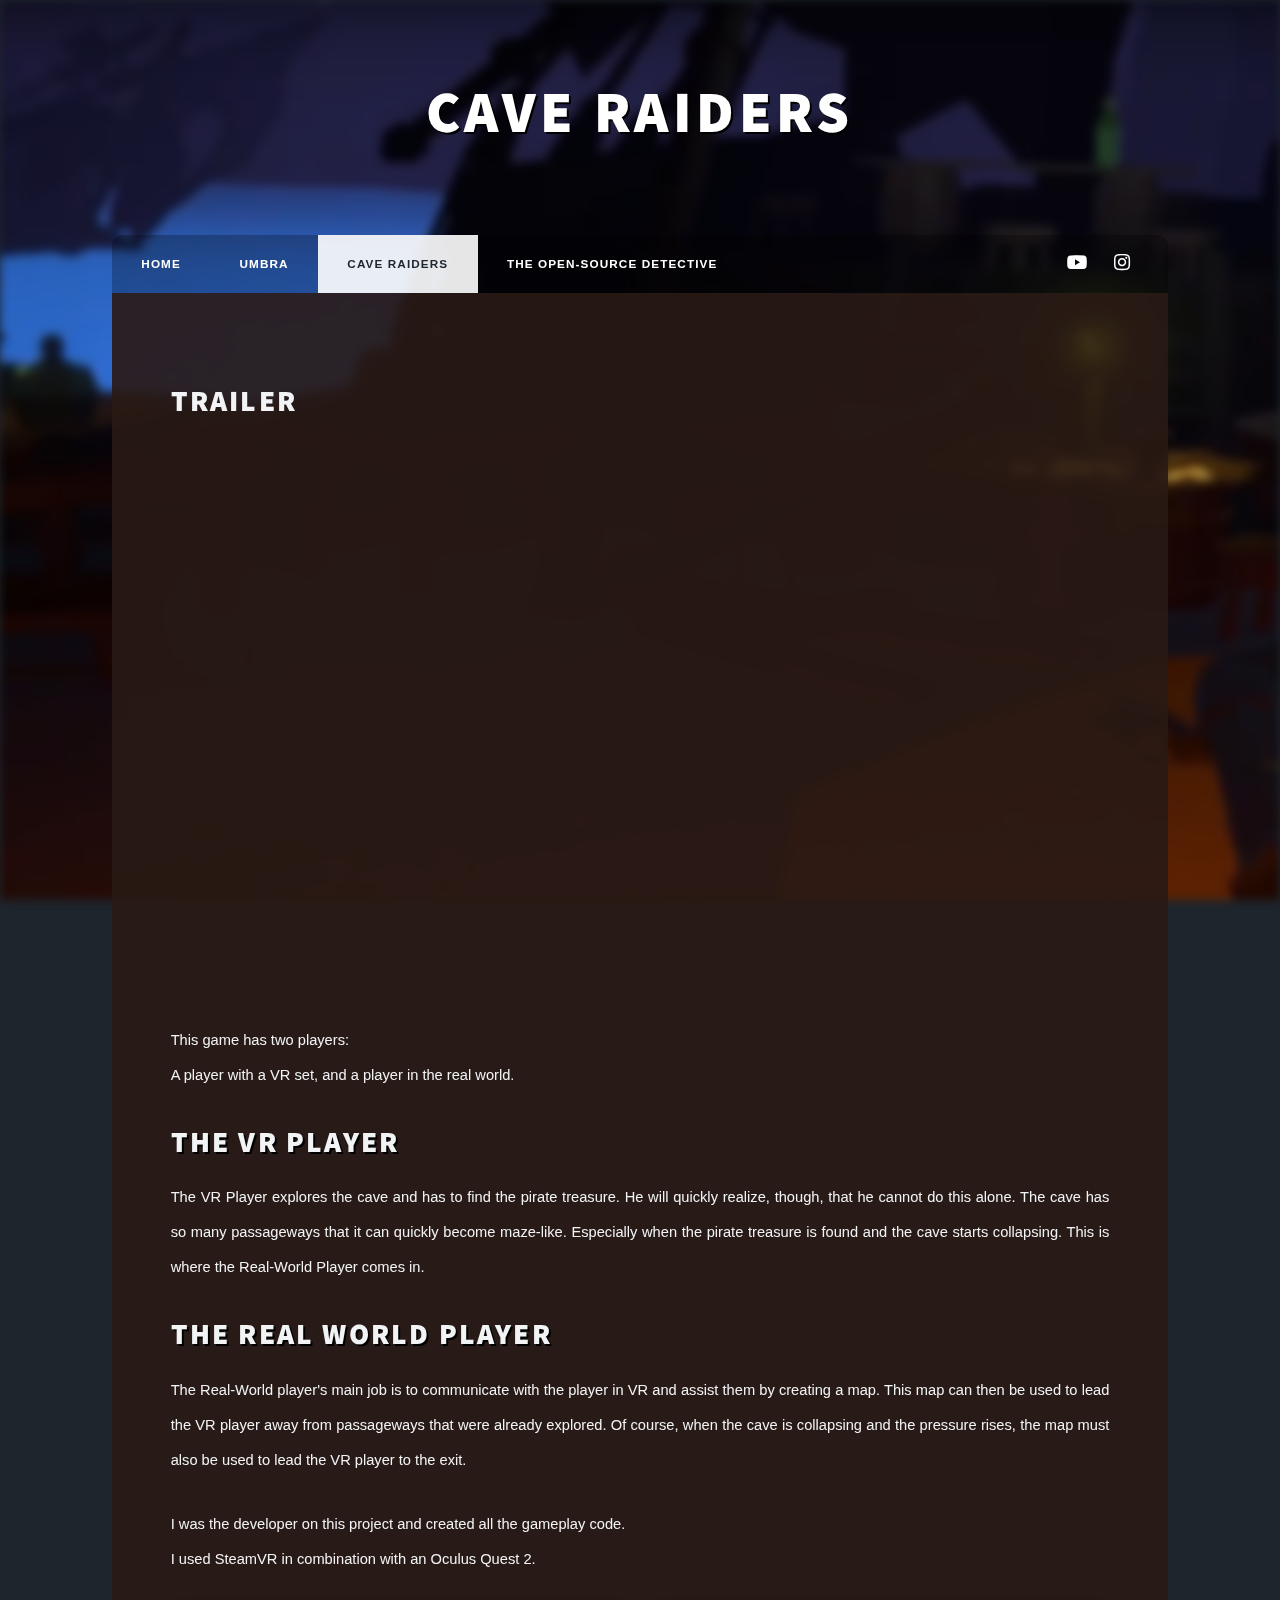
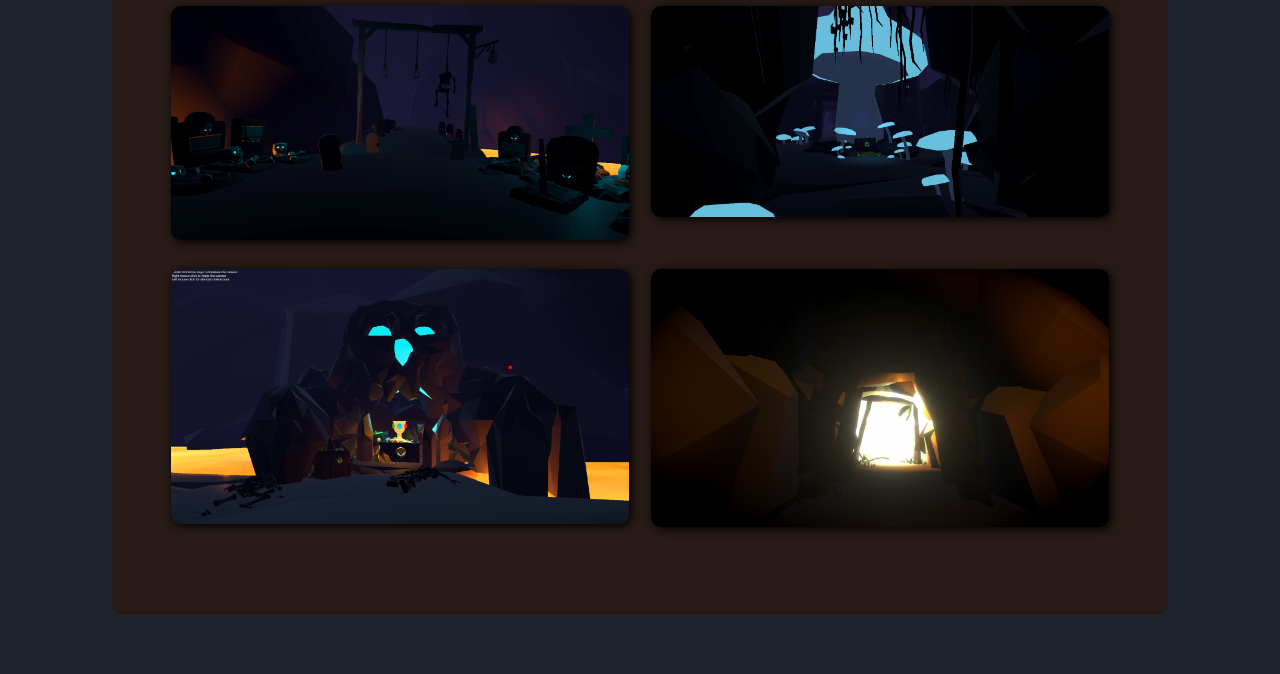
==== commit 552c4e20: "Added open source detective page" ====
--- a/Cave Raiders.html
+++ b/Cave Raiders.html
@@ -7,7 +7,7 @@
 <html>
 
 <head>
-	<title>Umbra</title>
+	<title>Cave Raiders</title>
 	<meta charset="utf-8" />
 	<meta name="viewport" content="width=device-width, initial-scale=1, user-scalable=no" />
 	<link rel="stylesheet" href="assets-generic/css/caveraiders.css" />
@@ -23,7 +23,7 @@
 
 		<!-- Header -->
 		<header id="header">
-			<h1 class="drop-shadow" >Cave Raiders</h1>
+			<h1 class="drop-shadow">Cave Raiders</h1>
 		</header>
 
 		<!-- Nav -->
@@ -32,11 +32,13 @@
 				<li><a href="index.html">Home</a></li>
 				<li><a href="Umbra.html">Umbra</a></li>
 				<li class="active"><a href="CaveRaiders.html">Cave Raiders</a></li>
+				<li><a href="Open-Source Detective.html">The Open-Source Detective</a></li>
 			</ul>
 			<ul class="icons">
-				<li><a href="https://stephanholding.itch.io/umbra" class="icon brands fa-itch-io"><span class="label">Instagram</span></a></li>
-				<li><a href="#" class="icon brands fa-instagram"><span class="label">Instagram</span></a></li>
-				<li><a href="#" class="icon brands fa-github"><span class="label">GitHub</span></a></li>
+				<li><a href="https://youtu.be/3ng70bgzx5Q" class="icon brands fa-youtube"><span
+							class="label">Instagram</span></a></li>
+				<li><a href="https://www.instagram.com/p/CfUOno_sSam/?utm_source=ig_web_copy_link"
+						class="icon brands fa-instagram"><span class="label">Instagram</span></a></li>
 			</ul>
 		</nav>
 
@@ -46,57 +48,67 @@
 			<!-- Post -->
 			<section class="post">
 				<header>
-					<h3 class="drop-shadow">The VR player</h3>
-					<p></p>
-					<p>
-						Once, this forest was but barren and empty. One species lived in this land tasked with the
-						caretaking of the valley.
-						<br>
-						Their care lead the valley to grow. Seed turned into plants, plants turned into trees, and so
-						the valley slowly became a forest.
-						<br>
-						The species evolved into two beings: one for the shade, to take care of the plants and the
-						trunks, and one for the trees, to help grow the branches and leaves.
-					</p>
-					
-					<p>
-						But as time went on, the shade grew darker and darker. Light started fading completely in some
-						areas of the forest, leading life down below to die.
-						<br>
-						The Luma kept on working, as they were never able to see the destruction brought to the shade.
-						<br>
-						The Umbra only had one option: show the light people the death and destruction that their
-						carelessness brought upon the shade.
-					</p>
+
+					<h3>Trailer</h3>
+					<div class="video_container">
+						<iframe class="responsive-iframe" src="https://www.youtube.com/embed/3ng70bgzx5Q"
+							title="YouTube video player" frameborder="0"
+							allow="accelerometer; autoplay; clipboard-write; encrypted-media; gyroscope; picture-in-picture; web-share"
+							allowfullscreen>
+						</iframe>
+					</div>
+
 				</header>
 				<main class="major">
 
-					<div class="image main"><img src="images/Umbra1.png" alt="" /></div>
+					<p>
+						<br>
+						This game has two players: <br>
+						A player with a VR set, and a player in the real world.
+					</p>
+
+					<h3 class="drop-shadow">The VR player</h3>
+					<p>
+						The VR Player explores the cave and has to find the pirate treasure. He will quickly realize,
+						though, that he cannot do this alone.
+						The cave has so many passageways that it can quickly become maze-like. Especially when the
+						pirate treasure is found and the cave starts collapsing.
+						This is where the Real-World Player comes in.
+					</p>
+
 					<h3 class="drop-shadow">The Real World Player</h3>
-					<p><span class="image right"><img src="images/oxfam logo small.png" alt="" /></span>
-						This is a project we made in collaboration with OXFAM.
+					<p>
+						The Real-World player's main job is to communicate with the player in VR and assist them by
+						creating a map.
+						This map can then be used to lead the VR player away from passageways that were already
+						explored. Of course, when the cave is collapsing and the pressure rises, the map must also be
+						used to lead the VR player to the exit.
+					</p>
+
+					<p>
+						I was the developer on this project and created all the gameplay code. 
 						<br>
-						Our goal was to shed light on the invisible worker. These are workers that cannot let their voice be heard because they are afraid of being replaced. We wanted to make the game enjoyable in its own right and not make it too preachy,
-						so we decided to work with metaphors.
-						<br>
-						The shadow is a metaphor for invisibility and the light for visibility. When the player stands in the light, the characters becomes brighter as well, signaling that he's become visible. While you need this visibility to solve puzzles in the game,
-						the Luma or the "light people" do not appreciate you becoming visible and start to chase you on sight. When they catch you, you are replaced and you must chooce a new name for your character.
+						I used SteamVR in combination with an Oculus Quest 2.
 					</p>
-					<p>I was the developer on this project and created all the gameplay code. </p>
 
 					<div class="box alt">
-						<div class="row gtr-50 gtr-uniform">
-							<div class="col-4"><span class="image fit"><img src="images/Umbra2.png" alt="" /></span></div>
-							<div class="col-4"><span class="image fit"><img src="images/Umbra3.png" alt="" /></span></div>
-							<div class="col-4"><span class="image fit"><img src="images/Umbra4.png" alt="" /></span></div>
+						<div class="row gtr-uniform gtr-uniform">
+							<div class="col-6"><span 	class="image fit"><img src="images/cr2.png" alt="" /></span>
+							</div>
+							<div class="col-6"><span class="image fit"><img src="images/cr3.png" alt="" /></span>
+							</div>
 						</div>
 					</div>
 
-					<p>
-						You can play the game here: <br>
-						<a href="https://stephanholding.itch.io/umbra">https://stephanholding.itch.io/umbra</a>
-					</p>
-
+					<div class="box alt">
+						<div class="row gtr-uniform gtr-uniform">
+							<div class="col-6"><span 	class="image fit"><img src="images/cr4.png" alt="" /></span>
+							</div>
+							<div class="col-6"><span class="image fit"><img src="images/cr5.png" alt="" /></span>
+							</div>
+						</div>
+					</div>
+					
 				</main>
 
 			</section>
--- a/assets-generic/css/caveraiders.css
+++ b/assets-generic/css/caveraiders.css
@@ -7,45 +7,131 @@
 	Free for personal and commercial use under the CCA 3.0 license (html5up.net/license)
 */
 
-html, body, div, span, applet, object,
-iframe, h1, h2, h3, h4, h5, h6, p, blockquote,
-pre, a, abbr, acronym, address, big, cite,
-code, del, dfn, em, img, ins, kbd, q, s, samp,
-small, strike, strong, sub, sup, tt, var, b,
-u, i, center, dl, dt, dd, ol, ul, li, fieldset,
-form, label, legend, table, caption, tbody,
-tfoot, thead, tr, th, td, article, aside,
-canvas, details, embed, figure, figcaption,
-footer, header, hgroup, menu, nav, output, ruby,
-section, summary, time, mark, audio, video {
+html,
+body,
+div,
+span,
+applet,
+object,
+iframe,
+h1,
+h2,
+h3,
+h4,
+h5,
+h6,
+p,
+blockquote,
+pre,
+a,
+abbr,
+acronym,
+address,
+big,
+cite,
+code,
+del,
+dfn,
+em,
+img,
+ins,
+kbd,
+q,
+s,
+samp,
+small,
+strike,
+strong,
+sub,
+sup,
+tt,
+var,
+b,
+u,
+i,
+center,
+dl,
+dt,
+dd,
+ol,
+ul,
+li,
+fieldset,
+form,
+label,
+legend,
+table,
+caption,
+tbody,
+tfoot,
+thead,
+tr,
+th,
+td,
+article,
+aside,
+canvas,
+details,
+embed,
+figure,
+figcaption,
+footer,
+header,
+hgroup,
+menu,
+nav,
+output,
+ruby,
+section,
+summary,
+time,
+mark,
+audio,
+video {
 	margin: 0;
 	padding: 0;
 	border: 0;
 	font-size: 100%;
 	font: inherit;
 	font-family: Arial, Helvetica, sans-serif;
-	vertical-align: baseline;}
-
-article, aside, details, figcaption, figure,
-footer, header, hgroup, menu, nav, section {
-	display: block;}
+	vertical-align: baseline;
+}
+
+article,
+aside,
+details,
+figcaption,
+figure,
+footer,
+header,
+hgroup,
+menu,
+nav,
+section {
+	display: block;
+}
 
 body {
 	line-height: 1;
 }
 
-ol, ul {
+ol,
+ul {
 	list-style: none;
 }
 
-blockquote, q {
+blockquote,
+q {
 	quotes: none;
 }
 
-	blockquote:before, blockquote:after, q:before, q:after {
-		content: '';
-		content: none;
-	}
+blockquote:before,
+blockquote:after,
+q:before,
+q:after {
+	content: '';
+	content: none;
+}
 
 table {
 	border-collapse: collapse;
@@ -66,7 +152,9 @@
 	padding: 0;
 }
 
-input, select, textarea {
+input,
+select,
+textarea {
 	-moz-appearance: none;
 	-webkit-appearance: none;
 	-ms-appearance: none;
@@ -75,254 +163,525 @@
 
 /* Basic */
 
-	@-ms-viewport {
-		width: device-width;
-	}
-
+@-ms-viewport {
+	width: device-width;
+}
+
+body {
+	-ms-overflow-style: scrollbar;
+}
+
+@media screen and (max-width: 480px) {
+
+	html,
 	body {
-		-ms-overflow-style: scrollbar;
-	}
-
-	@media screen and (max-width: 480px) {
-
-		html, body {
-			min-width: 320px;
-		}
-
-	}
+		min-width: 320px;
+	}
+
+}
+
+html {
+	box-sizing: border-box;
+}
+
+*,
+*:before,
+*:after {
+	box-sizing: inherit;
+}
+
+body {
+	background-color: #1e252d;
+}
+
+body.is-preload *,
+body.is-preload *:before,
+body.is-preload *:after {
+	-moz-animation: none !important;
+	-webkit-animation: none !important;
+	-ms-animation: none !important;
+	animation: none !important;
+	-moz-transition: none !important;
+	-webkit-transition: none !important;
+	-ms-transition: none !important;
+	transition: none !important;
+}
+
+/* Type */
+
+html {
+	font-size: 16pt;
+}
+
+@media screen and (max-width: 1680px) {
 
 	html {
-		box-sizing: border-box;
-	}
-
-	*, *:before, *:after {
-		box-sizing: inherit;
-	}
-
-	body {
-		background-color: #1e252d;
-	}
-
-		body.is-preload *, body.is-preload *:before, body.is-preload *:after {
-			-moz-animation: none !important;
-			-webkit-animation: none !important;
-			-ms-animation: none !important;
-			animation: none !important;
-			-moz-transition: none !important;
-			-webkit-transition: none !important;
-			-ms-transition: none !important;
-			transition: none !important;
-		}
-
-/* Type */
+		font-size: 12pt;
+	}
+
+}
+
+@media screen and (max-width: 1280px) {
 
 	html {
-		font-size: 16pt;
-	}
-
-		@media screen and (max-width: 1680px) {
-
-			html {
-				font-size: 12pt;
-			}
-
-		}
-
-		@media screen and (max-width: 1280px) {
-
-			html {
-				font-size: 11pt;
-			}
-
-		}
-
-		@media screen and (max-width: 360px) {
-
-			html {
-				font-size: 10pt;
-			}
-
-		}
-
-	body {
-		color: #f2f3f5;
-	}
-
-	body, input, select, textarea {
-		font-family: "Merriweather", Georgia, serif;
-		font-weight: 300;
-		font-size: 1rem;
-		line-height: 2.375;
-	}
-
-	a {
-		-moz-transition: color 0.2s ease-in-out, background-color 0.2s ease-in-out, border-color 0.2s ease-in-out, box-shadow 0.2s ease-in-out;
-		-webkit-transition: color 0.2s ease-in-out, background-color 0.2s ease-in-out, border-color 0.2s ease-in-out, box-shadow 0.2s ease-in-out;
-		-ms-transition: color 0.2s ease-in-out, background-color 0.2s ease-in-out, border-color 0.2s ease-in-out, box-shadow 0.2s ease-in-out;
-		transition: color 0.2s ease-in-out, background-color 0.2s ease-in-out, border-color 0.2s ease-in-out, box-shadow 0.2s ease-in-out;
-		border-bottom: dotted 1px;
-		text-decoration: none;
-	}
-
-		a:hover {
-			border-bottom-color: transparent;
-		}
-
-	strong, b {
-		font-weight: 600;
-	}
-
-	em, i {
-		font-style: italic;
-	}
-
-	p {
-		text-align: justify;
-		margin: 0 0 2rem 0;
-	}
-
-	h1, h2, h3, h4, h5, h6 {
-		font-family: "Source Sans Pro", Helvetica, sans-serif;
-		font-weight: 900;
-		line-height: 1.5;
-		letter-spacing: 0.075em;
-		text-transform: uppercase;
-		margin: 0 0 1rem 0;
-	}
-
-		h1 a, h2 a, h3 a, h4 a, h5 a, h6 a {
-			border-bottom: 0;
-			color: inherit;
-			text-decoration: none;
-		}
-
-	h1 {
-		font-size: 4rem;
-		line-height: 1.1;
-		margin: 0 0 2rem 0;
-	}
-
-	h2 {
-		font-size: 1.75rem;
-		line-height: 1.3;
-		margin: 0 0 1.5rem 0;
-	}
-
-	h3 {
-		font-size: 2rem;
-	}
-
-	h4 {
-		font-size: 1rem;
-	}
-
-	h5 {
-		font-size: 0.9rem;
-	}
-
-	h6 {
-		font-size: 0.8rem;
-	}
-
-	sub {
-		font-size: 0.8rem;
-		position: relative;
-		top: 0.5rem;
-	}
-
-	sup {
-		font-size: 0.8rem;
-		position: relative;
-		top: -0.5rem;
-	}
-
-	blockquote {
-		border-left: solid 4px;
-		font-style: italic;
-		margin: 0 0 2rem 0;
-		padding: 0.5rem 0 0.5rem 2rem;
-	}
-
-	code {
-		border: solid 2px;
-		font-family: "Courier New", monospace;
-		font-size: 0.9rem;
-		margin: 0 0.25rem;
-		padding: 0.25rem 0.65rem;
-	}
-
-	pre {
-		-webkit-overflow-scrolling: touch;
-		font-family: "Courier New", monospace;
-		font-size: 0.9rem;
-		margin: 0 0 2rem 0;
-	}
-
-		pre code {
-			display: block;
-			line-height: 1.75;
-			padding: 1rem 1.5rem;
-			overflow-x: auto;
-		}
-
-	hr {
-		border: 0;
-		border-bottom: solid 2px;
-		margin: 3rem 0;
-	}
-
-		hr.major {
-			margin: 5rem 0;
-		}
-
-	.align-left {
-		text-align: left;
-	}
-
-	.align-center {
-		text-align: center;
-	}
-
-	.align-right {
-		text-align: right;
-	}
-
-	input, select, textarea {
-		color: #212931;
-	}
-
-	a {
-		color: #a0b4c7;
-		border-bottom-color: rgba(33, 41, 49, 0.5);
-	}
-
-		a:hover {
-			border-bottom-color: transparent;
-			color: #18bfef !important;
-		}
-
-	strong, b {
-		color: #f2f3f5;
-	}
-
-	h1, h2, h3, h4, h5, h6 {
-		color: #f2f3f5;
-	}
-
-	blockquote {
-		border-left-color: #eeeeee;
-	}
-
-	code {
-		background: rgba(220, 220, 220, 0.25);
-		border-color: #eeeeee;
-	}
-
-	hr {
-		border-bottom-color: #eeeeee;
-	}
+		font-size: 11pt;
+	}
+
+}
+
+@media screen and (max-width: 360px) {
+
+	html {
+		font-size: 10pt;
+	}
+
+}
+
+body {
+	color: #f2f3f5;
+}
+
+body,
+input,
+select,
+textarea {
+	font-family: "Merriweather", Georgia, serif;
+	font-weight: 300;
+	font-size: 1rem;
+	line-height: 2.375;
+}
+
+a {
+	-moz-transition: color 0.2s ease-in-out, background-color 0.2s ease-in-out, border-color 0.2s ease-in-out, box-shadow 0.2s ease-in-out;
+	-webkit-transition: color 0.2s ease-in-out, background-color 0.2s ease-in-out, border-color 0.2s ease-in-out, box-shadow 0.2s ease-in-out;
+	-ms-transition: color 0.2s ease-in-out, background-color 0.2s ease-in-out, border-color 0.2s ease-in-out, box-shadow 0.2s ease-in-out;
+	transition: color 0.2s ease-in-out, background-color 0.2s ease-in-out, border-color 0.2s ease-in-out, box-shadow 0.2s ease-in-out;
+	border-bottom: dotted 1px;
+	text-decoration: none;
+}
+
+a:hover {
+	border-bottom-color: transparent;
+}
+
+strong,
+b {
+	font-weight: 600;
+}
+
+em,
+i {
+	font-style: italic;
+}
+
+p {
+	text-align: justify;
+	margin: 0 0 2rem 0;
+}
+
+h1,
+h2,
+h3,
+h4,
+h5,
+h6 {
+	font-family: "Source Sans Pro", Helvetica, sans-serif;
+	font-weight: 900;
+	line-height: 1.5;
+	letter-spacing: 0.075em;
+	text-transform: uppercase;
+	margin: 0 0 1rem 0;
+}
+
+h1 a,
+h2 a,
+h3 a,
+h4 a,
+h5 a,
+h6 a {
+	border-bottom: 0;
+	color: inherit;
+	text-decoration: none;
+}
+
+h1 {
+	font-size: 4rem;
+	line-height: 1.1;
+	margin: 0 0 2rem 0;
+}
+
+h2 {
+	font-size: 1.75rem;
+	line-height: 1.3;
+	margin: 0 0 1.5rem 0;
+}
+
+h3 {
+	font-size: 2rem;
+}
+
+h4 {
+	font-size: 1rem;
+}
+
+h5 {
+	font-size: 0.9rem;
+}
+
+h6 {
+	font-size: 0.8rem;
+}
+
+sub {
+	font-size: 0.8rem;
+	position: relative;
+	top: 0.5rem;
+}
+
+sup {
+	font-size: 0.8rem;
+	position: relative;
+	top: -0.5rem;
+}
+
+blockquote {
+	border-left: solid 4px;
+	font-style: italic;
+	margin: 0 0 2rem 0;
+	padding: 0.5rem 0 0.5rem 2rem;
+}
+
+code {
+	border: solid 2px;
+	font-family: "Courier New", monospace;
+	font-size: 0.9rem;
+	margin: 0 0.25rem;
+	padding: 0.25rem 0.65rem;
+}
+
+pre {
+	-webkit-overflow-scrolling: touch;
+	font-family: "Courier New", monospace;
+	font-size: 0.9rem;
+	margin: 0 0 2rem 0;
+}
+
+pre code {
+	display: block;
+	line-height: 1.75;
+	padding: 1rem 1.5rem;
+	overflow-x: auto;
+}
+
+hr {
+	border: 0;
+	border-bottom: solid 2px;
+	margin: 3rem 0;
+}
+
+hr.major {
+	margin: 5rem 0;
+}
+
+.align-left {
+	text-align: left;
+}
+
+.align-center {
+	text-align: center;
+}
+
+.align-right {
+	text-align: right;
+}
+
+input,
+select,
+textarea {
+	color: #212931;
+}
+
+a {
+	color: #a0b4c7;
+	border-bottom-color: rgba(33, 41, 49, 0.5);
+}
+
+a:hover {
+	border-bottom-color: transparent;
+	color: #18bfef !important;
+}
+
+strong,
+b {
+	color: #f2f3f5;
+}
+
+h1,
+h2,
+h3,
+h4,
+h5,
+h6 {
+	color: #f2f3f5;
+}
+
+blockquote {
+	border-left-color: #eeeeee;
+}
+
+code {
+	background: rgba(220, 220, 220, 0.25);
+	border-color: #eeeeee;
+}
+
+hr {
+	border-bottom-color: #eeeeee;
+}
 
 /* Row */
+
+.row {
+	display: flex;
+	flex-wrap: wrap;
+	box-sizing: border-box;
+	align-items: stretch;
+}
+
+.row>* {
+	box-sizing: border-box;
+}
+
+.row.gtr-uniform>*> :last-child {
+	margin-bottom: 0;
+}
+
+.row.aln-left {
+	justify-content: flex-start;
+}
+
+.row.aln-center {
+	justify-content: center;
+}
+
+.row.aln-right {
+	justify-content: flex-end;
+}
+
+.row.aln-top {
+	align-items: flex-start;
+}
+
+.row.aln-middle {
+	align-items: center;
+}
+
+.row.aln-bottom {
+	align-items: flex-end;
+}
+
+.row>.imp {
+	order: -1;
+}
+
+.row>.col-1 {
+	width: 8.33333%;
+}
+
+.row>.off-1 {
+	margin-left: 8.33333%;
+}
+
+.row>.col-2 {
+	width: 16.66667%;
+}
+
+.row>.off-2 {
+	margin-left: 16.66667%;
+}
+
+.row>.col-3 {
+	width: 25%;
+}
+
+.row>.off-3 {
+	margin-left: 25%;
+}
+
+.row>.col-4 {
+	width: 33.33333%;
+}
+
+.row>.off-4 {
+	margin-left: 33.33333%;
+}
+
+.row>.col-5 {
+	width: 41.66667%;
+}
+
+.row>.off-5 {
+	margin-left: 41.66667%;
+}
+
+.row>.col-6 {
+	width: 50%;
+}
+
+.row>.off-6 {
+	margin-left: 50%;
+}
+
+.row>.col-7 {
+	width: 58.33333%;
+}
+
+.row>.off-7 {
+	margin-left: 58.33333%;
+}
+
+.row>.col-8 {
+	width: 66.66667%;
+}
+
+.row>.off-8 {
+	margin-left: 66.66667%;
+}
+
+.row>.col-9 {
+	width: 75%;
+}
+
+.row>.off-9 {
+	margin-left: 75%;
+}
+
+.row>.col-10 {
+	width: 83.33333%;
+}
+
+.row>.off-10 {
+	margin-left: 83.33333%;
+}
+
+.row>.col-11 {
+	width: 91.66667%;
+}
+
+.row>.off-11 {
+	margin-left: 91.66667%;
+}
+
+.row>.col-12 {
+	width: 100%;
+}
+
+.row>.off-12 {
+	margin-left: 100%;
+}
+
+.row.gtr-0 {
+	margin-top: 0;
+	margin-left: 0rem;
+}
+
+.row.gtr-0>* {
+	padding: 0 0 0 0rem;
+}
+
+.row.gtr-0.gtr-uniform {
+	margin-top: 0rem;
+}
+
+.row.gtr-0.gtr-uniform>* {
+	padding-top: 0rem;
+}
+
+.row.gtr-25 {
+	margin-top: 0;
+	margin-left: -0.375rem;
+}
+
+.row.gtr-25>* {
+	padding: 0 0 0 0.375rem;
+}
+
+.row.gtr-25.gtr-uniform {
+	margin-top: -0.375rem;
+}
+
+.row.gtr-25.gtr-uniform>* {
+	padding-top: 0.375rem;
+}
+
+.row.gtr-50 {
+	margin-top: 0;
+	margin-left: -0.75rem;
+}
+
+.row.gtr-50>* {
+	padding: 0 0 0 0.75rem;
+}
+
+.row.gtr-50.gtr-uniform {
+	margin-top: -0.75rem;
+}
+
+.row.gtr-50.gtr-uniform>* {
+	padding-top: 0.75rem;
+}
+
+.row {
+	margin-top: 0;
+	margin-left: -1.5rem;
+}
+
+.row>* {
+	padding: 0 0 0 1.5rem;
+}
+
+.row.gtr-uniform {
+	margin-top: -1.5rem;
+}
+
+.row.gtr-uniform>* {
+	padding-top: 1.5rem;
+}
+
+.row.gtr-150 {
+	margin-top: 0;
+	margin-left: -2.25rem;
+}
+
+.row.gtr-150>* {
+	padding: 0 0 0 2.25rem;
+}
+
+.row.gtr-150.gtr-uniform {
+	margin-top: -2.25rem;
+}
+
+.row.gtr-150.gtr-uniform>* {
+	padding-top: 2.25rem;
+}
+
+.row.gtr-200 {
+	margin-top: 0;
+	margin-left: -3rem;
+}
+
+.row.gtr-200>* {
+	padding: 0 0 0 3rem;
+}
+
+.row.gtr-200.gtr-uniform {
+	margin-top: -3rem;
+}
+
+.row.gtr-200.gtr-uniform>* {
+	padding-top: 3rem;
+}
+
+@media screen and (max-width: 1680px) {
 
 	.row {
 		display: flex;
@@ -331,4391 +690,4224 @@
 		align-items: stretch;
 	}
 
-		.row > * {
-			box-sizing: border-box;
-		}
-
-		.row.gtr-uniform > * > :last-child {
-			margin-bottom: 0;
-		}
-
-		.row.aln-left {
-			justify-content: flex-start;
-		}
-
-		.row.aln-center {
-			justify-content: center;
-		}
-
-		.row.aln-right {
-			justify-content: flex-end;
-		}
-
-		.row.aln-top {
-			align-items: flex-start;
-		}
-
-		.row.aln-middle {
-			align-items: center;
-		}
-
-		.row.aln-bottom {
-			align-items: flex-end;
-		}
-
-		.row > .imp {
-			order: -1;
-		}
-
-		.row > .col-1 {
-			width: 8.33333%;
-		}
-
-		.row > .off-1 {
-			margin-left: 8.33333%;
-		}
-
-		.row > .col-2 {
-			width: 16.66667%;
-		}
-
-		.row > .off-2 {
-			margin-left: 16.66667%;
-		}
-
-		.row > .col-3 {
-			width: 25%;
-		}
-
-		.row > .off-3 {
-			margin-left: 25%;
-		}
-
-		.row > .col-4 {
-			width: 33.33333%;
-		}
-
-		.row > .off-4 {
-			margin-left: 33.33333%;
-		}
-
-		.row > .col-5 {
-			width: 41.66667%;
-		}
-
-		.row > .off-5 {
-			margin-left: 41.66667%;
-		}
-
-		.row > .col-6 {
-			width: 50%;
-		}
-
-		.row > .off-6 {
-			margin-left: 50%;
-		}
-
-		.row > .col-7 {
-			width: 58.33333%;
-		}
-
-		.row > .off-7 {
-			margin-left: 58.33333%;
-		}
-
-		.row > .col-8 {
-			width: 66.66667%;
-		}
-
-		.row > .off-8 {
-			margin-left: 66.66667%;
-		}
-
-		.row > .col-9 {
-			width: 75%;
-		}
-
-		.row > .off-9 {
-			margin-left: 75%;
-		}
-
-		.row > .col-10 {
-			width: 83.33333%;
-		}
-
-		.row > .off-10 {
-			margin-left: 83.33333%;
-		}
-
-		.row > .col-11 {
-			width: 91.66667%;
-		}
-
-		.row > .off-11 {
-			margin-left: 91.66667%;
-		}
-
-		.row > .col-12 {
-			width: 100%;
-		}
-
-		.row > .off-12 {
-			margin-left: 100%;
-		}
-
-		.row.gtr-0 {
-			margin-top: 0;
-			margin-left: 0rem;
-		}
-
-			.row.gtr-0 > * {
-				padding: 0 0 0 0rem;
-			}
-
-			.row.gtr-0.gtr-uniform {
-				margin-top: 0rem;
-			}
-
-				.row.gtr-0.gtr-uniform > * {
-					padding-top: 0rem;
-				}
-
-		.row.gtr-25 {
-			margin-top: 0;
-			margin-left: -0.375rem;
-		}
-
-			.row.gtr-25 > * {
-				padding: 0 0 0 0.375rem;
-			}
-
-			.row.gtr-25.gtr-uniform {
-				margin-top: -0.375rem;
-			}
-
-				.row.gtr-25.gtr-uniform > * {
-					padding-top: 0.375rem;
-				}
-
-		.row.gtr-50 {
-			margin-top: 0;
-			margin-left: -0.75rem;
-		}
-
-			.row.gtr-50 > * {
-				padding: 0 0 0 0.75rem;
-			}
-
-			.row.gtr-50.gtr-uniform {
-				margin-top: -0.75rem;
-			}
-
-				.row.gtr-50.gtr-uniform > * {
-					padding-top: 0.75rem;
-				}
-
-		.row {
-			margin-top: 0;
-			margin-left: -1.5rem;
-		}
-
-			.row > * {
-				padding: 0 0 0 1.5rem;
-			}
-
-			.row.gtr-uniform {
-				margin-top: -1.5rem;
-			}
-
-				.row.gtr-uniform > * {
-					padding-top: 1.5rem;
-				}
-
-		.row.gtr-150 {
-			margin-top: 0;
-			margin-left: -2.25rem;
-		}
-
-			.row.gtr-150 > * {
-				padding: 0 0 0 2.25rem;
-			}
-
-			.row.gtr-150.gtr-uniform {
-				margin-top: -2.25rem;
-			}
-
-				.row.gtr-150.gtr-uniform > * {
-					padding-top: 2.25rem;
-				}
-
-		.row.gtr-200 {
-			margin-top: 0;
-			margin-left: -3rem;
-		}
-
-			.row.gtr-200 > * {
-				padding: 0 0 0 3rem;
-			}
-
-			.row.gtr-200.gtr-uniform {
-				margin-top: -3rem;
-			}
-
-				.row.gtr-200.gtr-uniform > * {
-					padding-top: 3rem;
-				}
-
-		@media screen and (max-width: 1680px) {
-
-			.row {
-				display: flex;
-				flex-wrap: wrap;
-				box-sizing: border-box;
-				align-items: stretch;
-			}
-
-				.row > * {
-					box-sizing: border-box;
-				}
-
-				.row.gtr-uniform > * > :last-child {
-					margin-bottom: 0;
-				}
-
-				.row.aln-left {
-					justify-content: flex-start;
-				}
-
-				.row.aln-center {
-					justify-content: center;
-				}
-
-				.row.aln-right {
-					justify-content: flex-end;
-				}
-
-				.row.aln-top {
-					align-items: flex-start;
-				}
-
-				.row.aln-middle {
-					align-items: center;
-				}
-
-				.row.aln-bottom {
-					align-items: flex-end;
-				}
-
-				.row > .imp-xlarge {
-					order: -1;
-				}
-
-				.row > .col-1-xlarge {
-					width: 8.33333%;
-				}
-
-				.row > .off-1-xlarge {
-					margin-left: 8.33333%;
-				}
-
-				.row > .col-2-xlarge {
-					width: 16.66667%;
-				}
-
-				.row > .off-2-xlarge {
-					margin-left: 16.66667%;
-				}
-
-				.row > .col-3-xlarge {
-					width: 25%;
-				}
-
-				.row > .off-3-xlarge {
-					margin-left: 25%;
-				}
-
-				.row > .col-4-xlarge {
-					width: 33.33333%;
-				}
-
-				.row > .off-4-xlarge {
-					margin-left: 33.33333%;
-				}
-
-				.row > .col-5-xlarge {
-					width: 41.66667%;
-				}
-
-				.row > .off-5-xlarge {
-					margin-left: 41.66667%;
-				}
-
-				.row > .col-6-xlarge {
-					width: 50%;
-				}
-
-				.row > .off-6-xlarge {
-					margin-left: 50%;
-				}
-
-				.row > .col-7-xlarge {
-					width: 58.33333%;
-				}
-
-				.row > .off-7-xlarge {
-					margin-left: 58.33333%;
-				}
-
-				.row > .col-8-xlarge {
-					width: 66.66667%;
-				}
-
-				.row > .off-8-xlarge {
-					margin-left: 66.66667%;
-				}
-
-				.row > .col-9-xlarge {
-					width: 75%;
-				}
-
-				.row > .off-9-xlarge {
-					margin-left: 75%;
-				}
-
-				.row > .col-10-xlarge {
-					width: 83.33333%;
-				}
-
-				.row > .off-10-xlarge {
-					margin-left: 83.33333%;
-				}
-
-				.row > .col-11-xlarge {
-					width: 91.66667%;
-				}
-
-				.row > .off-11-xlarge {
-					margin-left: 91.66667%;
-				}
-
-				.row > .col-12-xlarge {
-					width: 100%;
-				}
-
-				.row > .off-12-xlarge {
-					margin-left: 100%;
-				}
-
-				.row.gtr-0 {
-					margin-top: 0;
-					margin-left: 0rem;
-				}
-
-					.row.gtr-0 > * {
-						padding: 0 0 0 0rem;
-					}
-
-					.row.gtr-0.gtr-uniform {
-						margin-top: 0rem;
-					}
-
-						.row.gtr-0.gtr-uniform > * {
-							padding-top: 0rem;
-						}
-
-				.row.gtr-25 {
-					margin-top: 0;
-					margin-left: -0.375rem;
-				}
-
-					.row.gtr-25 > * {
-						padding: 0 0 0 0.375rem;
-					}
-
-					.row.gtr-25.gtr-uniform {
-						margin-top: -0.375rem;
-					}
-
-						.row.gtr-25.gtr-uniform > * {
-							padding-top: 0.375rem;
-						}
-
-				.row.gtr-50 {
-					margin-top: 0;
-					margin-left: -0.75rem;
-				}
-
-					.row.gtr-50 > * {
-						padding: 0 0 0 0.75rem;
-					}
-
-					.row.gtr-50.gtr-uniform {
-						margin-top: -0.75rem;
-					}
-
-						.row.gtr-50.gtr-uniform > * {
-							padding-top: 0.75rem;
-						}
-
-				.row {
-					margin-top: 0;
-					margin-left: -1.5rem;
-				}
-
-					.row > * {
-						padding: 0 0 0 1.5rem;
-					}
-
-					.row.gtr-uniform {
-						margin-top: -1.5rem;
-					}
-
-						.row.gtr-uniform > * {
-							padding-top: 1.5rem;
-						}
-
-				.row.gtr-150 {
-					margin-top: 0;
-					margin-left: -2.25rem;
-				}
-
-					.row.gtr-150 > * {
-						padding: 0 0 0 2.25rem;
-					}
-
-					.row.gtr-150.gtr-uniform {
-						margin-top: -2.25rem;
-					}
-
-						.row.gtr-150.gtr-uniform > * {
-							padding-top: 2.25rem;
-						}
-
-				.row.gtr-200 {
-					margin-top: 0;
-					margin-left: -3rem;
-				}
-
-					.row.gtr-200 > * {
-						padding: 0 0 0 3rem;
-					}
-
-					.row.gtr-200.gtr-uniform {
-						margin-top: -3rem;
-					}
-
-						.row.gtr-200.gtr-uniform > * {
-							padding-top: 3rem;
-						}
-
-		}
-
-		@media screen and (max-width: 1280px) {
-
-			.row {
-				display: flex;
-				flex-wrap: wrap;
-				box-sizing: border-box;
-				align-items: stretch;
-			}
-
-				.row > * {
-					box-sizing: border-box;
-				}
-
-				.row.gtr-uniform > * > :last-child {
-					margin-bottom: 0;
-				}
-
-				.row.aln-left {
-					justify-content: flex-start;
-				}
-
-				.row.aln-center {
-					justify-content: center;
-				}
-
-				.row.aln-right {
-					justify-content: flex-end;
-				}
-
-				.row.aln-top {
-					align-items: flex-start;
-				}
-
-				.row.aln-middle {
-					align-items: center;
-				}
-
-				.row.aln-bottom {
-					align-items: flex-end;
-				}
-
-				.row > .imp-large {
-					order: -1;
-				}
-
-				.row > .col-1-large {
-					width: 8.33333%;
-				}
-
-				.row > .off-1-large {
-					margin-left: 8.33333%;
-				}
-
-				.row > .col-2-large {
-					width: 16.66667%;
-				}
-
-				.row > .off-2-large {
-					margin-left: 16.66667%;
-				}
-
-				.row > .col-3-large {
-					width: 25%;
-				}
-
-				.row > .off-3-large {
-					margin-left: 25%;
-				}
-
-				.row > .col-4-large {
-					width: 33.33333%;
-				}
-
-				.row > .off-4-large {
-					margin-left: 33.33333%;
-				}
-
-				.row > .col-5-large {
-					width: 41.66667%;
-				}
-
-				.row > .off-5-large {
-					margin-left: 41.66667%;
-				}
-
-				.row > .col-6-large {
-					width: 50%;
-				}
-
-				.row > .off-6-large {
-					margin-left: 50%;
-				}
-
-				.row > .col-7-large {
-					width: 58.33333%;
-				}
-
-				.row > .off-7-large {
-					margin-left: 58.33333%;
-				}
-
-				.row > .col-8-large {
-					width: 66.66667%;
-				}
-
-				.row > .off-8-large {
-					margin-left: 66.66667%;
-				}
-
-				.row > .col-9-large {
-					width: 75%;
-				}
-
-				.row > .off-9-large {
-					margin-left: 75%;
-				}
-
-				.row > .col-10-large {
-					width: 83.33333%;
-				}
-
-				.row > .off-10-large {
-					margin-left: 83.33333%;
-				}
-
-				.row > .col-11-large {
-					width: 91.66667%;
-				}
-
-				.row > .off-11-large {
-					margin-left: 91.66667%;
-				}
-
-				.row > .col-12-large {
-					width: 100%;
-				}
-
-				.row > .off-12-large {
-					margin-left: 100%;
-				}
-
-				.row.gtr-0 {
-					margin-top: 0;
-					margin-left: 0rem;
-				}
-
-					.row.gtr-0 > * {
-						padding: 0 0 0 0rem;
-					}
-
-					.row.gtr-0.gtr-uniform {
-						margin-top: 0rem;
-					}
-
-						.row.gtr-0.gtr-uniform > * {
-							padding-top: 0rem;
-						}
-
-				.row.gtr-25 {
-					margin-top: 0;
-					margin-left: -0.375rem;
-				}
-
-					.row.gtr-25 > * {
-						padding: 0 0 0 0.375rem;
-					}
-
-					.row.gtr-25.gtr-uniform {
-						margin-top: -0.375rem;
-					}
-
-						.row.gtr-25.gtr-uniform > * {
-							padding-top: 0.375rem;
-						}
-
-				.row.gtr-50 {
-					margin-top: 0;
-					margin-left: -0.75rem;
-				}
-
-					.row.gtr-50 > * {
-						padding: 0 0 0 0.75rem;
-					}
-
-					.row.gtr-50.gtr-uniform {
-						margin-top: -0.75rem;
-					}
-
-						.row.gtr-50.gtr-uniform > * {
-							padding-top: 0.75rem;
-						}
-
-				.row {
-					margin-top: 0;
-					margin-left: -1.5rem;
-				}
-
-					.row > * {
-						padding: 0 0 0 1.5rem;
-					}
-
-					.row.gtr-uniform {
-						margin-top: -1.5rem;
-					}
-
-						.row.gtr-uniform > * {
-							padding-top: 1.5rem;
-						}
-
-				.row.gtr-150 {
-					margin-top: 0;
-					margin-left: -2.25rem;
-				}
-
-					.row.gtr-150 > * {
-						padding: 0 0 0 2.25rem;
-					}
-
-					.row.gtr-150.gtr-uniform {
-						margin-top: -2.25rem;
-					}
-
-						.row.gtr-150.gtr-uniform > * {
-							padding-top: 2.25rem;
-						}
-
-				.row.gtr-200 {
-					margin-top: 0;
-					margin-left: -3rem;
-				}
-
-					.row.gtr-200 > * {
-						padding: 0 0 0 3rem;
-					}
-
-					.row.gtr-200.gtr-uniform {
-						margin-top: -3rem;
-					}
-
-						.row.gtr-200.gtr-uniform > * {
-							padding-top: 3rem;
-						}
-
-		}
-
-		@media screen and (max-width: 980px) {
-
-			.row {
-				display: flex;
-				flex-wrap: wrap;
-				box-sizing: border-box;
-				align-items: stretch;
-			}
-
-				.row > * {
-					box-sizing: border-box;
-				}
-
-				.row.gtr-uniform > * > :last-child {
-					margin-bottom: 0;
-				}
-
-				.row.aln-left {
-					justify-content: flex-start;
-				}
-
-				.row.aln-center {
-					justify-content: center;
-				}
-
-				.row.aln-right {
-					justify-content: flex-end;
-				}
-
-				.row.aln-top {
-					align-items: flex-start;
-				}
-
-				.row.aln-middle {
-					align-items: center;
-				}
-
-				.row.aln-bottom {
-					align-items: flex-end;
-				}
-
-				.row > .imp-medium {
-					order: -1;
-				}
-
-				.row > .col-1-medium {
-					width: 8.33333%;
-				}
-
-				.row > .off-1-medium {
-					margin-left: 8.33333%;
-				}
-
-				.row > .col-2-medium {
-					width: 16.66667%;
-				}
-
-				.row > .off-2-medium {
-					margin-left: 16.66667%;
-				}
-
-				.row > .col-3-medium {
-					width: 25%;
-				}
-
-				.row > .off-3-medium {
-					margin-left: 25%;
-				}
-
-				.row > .col-4-medium {
-					width: 33.33333%;
-				}
-
-				.row > .off-4-medium {
-					margin-left: 33.33333%;
-				}
-
-				.row > .col-5-medium {
-					width: 41.66667%;
-				}
-
-				.row > .off-5-medium {
-					margin-left: 41.66667%;
-				}
-
-				.row > .col-6-medium {
-					width: 50%;
-				}
-
-				.row > .off-6-medium {
-					margin-left: 50%;
-				}
-
-				.row > .col-7-medium {
-					width: 58.33333%;
-				}
-
-				.row > .off-7-medium {
-					margin-left: 58.33333%;
-				}
-
-				.row > .col-8-medium {
-					width: 66.66667%;
-				}
-
-				.row > .off-8-medium {
-					margin-left: 66.66667%;
-				}
-
-				.row > .col-9-medium {
-					width: 75%;
-				}
-
-				.row > .off-9-medium {
-					margin-left: 75%;
-				}
-
-				.row > .col-10-medium {
-					width: 83.33333%;
-				}
-
-				.row > .off-10-medium {
-					margin-left: 83.33333%;
-				}
-
-				.row > .col-11-medium {
-					width: 91.66667%;
-				}
-
-				.row > .off-11-medium {
-					margin-left: 91.66667%;
-				}
-
-				.row > .col-12-medium {
-					width: 100%;
-				}
-
-				.row > .off-12-medium {
-					margin-left: 100%;
-				}
-
-				.row.gtr-0 {
-					margin-top: 0;
-					margin-left: 0rem;
-				}
-
-					.row.gtr-0 > * {
-						padding: 0 0 0 0rem;
-					}
-
-					.row.gtr-0.gtr-uniform {
-						margin-top: 0rem;
-					}
-
-						.row.gtr-0.gtr-uniform > * {
-							padding-top: 0rem;
-						}
-
-				.row.gtr-25 {
-					margin-top: 0;
-					margin-left: -0.375rem;
-				}
-
-					.row.gtr-25 > * {
-						padding: 0 0 0 0.375rem;
-					}
-
-					.row.gtr-25.gtr-uniform {
-						margin-top: -0.375rem;
-					}
-
-						.row.gtr-25.gtr-uniform > * {
-							padding-top: 0.375rem;
-						}
-
-				.row.gtr-50 {
-					margin-top: 0;
-					margin-left: -0.75rem;
-				}
-
-					.row.gtr-50 > * {
-						padding: 0 0 0 0.75rem;
-					}
-
-					.row.gtr-50.gtr-uniform {
-						margin-top: -0.75rem;
-					}
-
-						.row.gtr-50.gtr-uniform > * {
-							padding-top: 0.75rem;
-						}
-
-				.row {
-					margin-top: 0;
-					margin-left: -1.5rem;
-				}
-
-					.row > * {
-						padding: 0 0 0 1.5rem;
-					}
-
-					.row.gtr-uniform {
-						margin-top: -1.5rem;
-					}
-
-						.row.gtr-uniform > * {
-							padding-top: 1.5rem;
-						}
-
-				.row.gtr-150 {
-					margin-top: 0;
-					margin-left: -2.25rem;
-				}
-
-					.row.gtr-150 > * {
-						padding: 0 0 0 2.25rem;
-					}
-
-					.row.gtr-150.gtr-uniform {
-						margin-top: -2.25rem;
-					}
-
-						.row.gtr-150.gtr-uniform > * {
-							padding-top: 2.25rem;
-						}
-
-				.row.gtr-200 {
-					margin-top: 0;
-					margin-left: -3rem;
-				}
-
-					.row.gtr-200 > * {
-						padding: 0 0 0 3rem;
-					}
-
-					.row.gtr-200.gtr-uniform {
-						margin-top: -3rem;
-					}
-
-						.row.gtr-200.gtr-uniform > * {
-							padding-top: 3rem;
-						}
-
-		}
-
-		@media screen and (max-width: 736px) {
-
-			.row {
-				display: flex;
-				flex-wrap: wrap;
-				box-sizing: border-box;
-				align-items: stretch;
-			}
-
-				.row > * {
-					box-sizing: border-box;
-				}
-
-				.row.gtr-uniform > * > :last-child {
-					margin-bottom: 0;
-				}
-
-				.row.aln-left {
-					justify-content: flex-start;
-				}
-
-				.row.aln-center {
-					justify-content: center;
-				}
-
-				.row.aln-right {
-					justify-content: flex-end;
-				}
-
-				.row.aln-top {
-					align-items: flex-start;
-				}
-
-				.row.aln-middle {
-					align-items: center;
-				}
-
-				.row.aln-bottom {
-					align-items: flex-end;
-				}
-
-				.row > .imp-small {
-					order: -1;
-				}
-
-				.row > .col-1-small {
-					width: 8.33333%;
-				}
-
-				.row > .off-1-small {
-					margin-left: 8.33333%;
-				}
-
-				.row > .col-2-small {
-					width: 16.66667%;
-				}
-
-				.row > .off-2-small {
-					margin-left: 16.66667%;
-				}
-
-				.row > .col-3-small {
-					width: 25%;
-				}
-
-				.row > .off-3-small {
-					margin-left: 25%;
-				}
-
-				.row > .col-4-small {
-					width: 33.33333%;
-				}
-
-				.row > .off-4-small {
-					margin-left: 33.33333%;
-				}
-
-				.row > .col-5-small {
-					width: 41.66667%;
-				}
-
-				.row > .off-5-small {
-					margin-left: 41.66667%;
-				}
-
-				.row > .col-6-small {
-					width: 50%;
-				}
-
-				.row > .off-6-small {
-					margin-left: 50%;
-				}
-
-				.row > .col-7-small {
-					width: 58.33333%;
-				}
-
-				.row > .off-7-small {
-					margin-left: 58.33333%;
-				}
-
-				.row > .col-8-small {
-					width: 66.66667%;
-				}
-
-				.row > .off-8-small {
-					margin-left: 66.66667%;
-				}
-
-				.row > .col-9-small {
-					width: 75%;
-				}
-
-				.row > .off-9-small {
-					margin-left: 75%;
-				}
-
-				.row > .col-10-small {
-					width: 83.33333%;
-				}
-
-				.row > .off-10-small {
-					margin-left: 83.33333%;
-				}
-
-				.row > .col-11-small {
-					width: 91.66667%;
-				}
-
-				.row > .off-11-small {
-					margin-left: 91.66667%;
-				}
-
-				.row > .col-12-small {
-					width: 100%;
-				}
-
-				.row > .off-12-small {
-					margin-left: 100%;
-				}
-
-				.row.gtr-0 {
-					margin-top: 0;
-					margin-left: 0rem;
-				}
-
-					.row.gtr-0 > * {
-						padding: 0 0 0 0rem;
-					}
-
-					.row.gtr-0.gtr-uniform {
-						margin-top: 0rem;
-					}
-
-						.row.gtr-0.gtr-uniform > * {
-							padding-top: 0rem;
-						}
-
-				.row.gtr-25 {
-					margin-top: 0;
-					margin-left: -0.375rem;
-				}
-
-					.row.gtr-25 > * {
-						padding: 0 0 0 0.375rem;
-					}
-
-					.row.gtr-25.gtr-uniform {
-						margin-top: -0.375rem;
-					}
-
-						.row.gtr-25.gtr-uniform > * {
-							padding-top: 0.375rem;
-						}
-
-				.row.gtr-50 {
-					margin-top: 0;
-					margin-left: -0.75rem;
-				}
-
-					.row.gtr-50 > * {
-						padding: 0 0 0 0.75rem;
-					}
-
-					.row.gtr-50.gtr-uniform {
-						margin-top: -0.75rem;
-					}
-
-						.row.gtr-50.gtr-uniform > * {
-							padding-top: 0.75rem;
-						}
-
-				.row {
-					margin-top: 0;
-					margin-left: -1.5rem;
-				}
-
-					.row > * {
-						padding: 0 0 0 1.5rem;
-					}
-
-					.row.gtr-uniform {
-						margin-top: -1.5rem;
-					}
-
-						.row.gtr-uniform > * {
-							padding-top: 1.5rem;
-						}
-
-				.row.gtr-150 {
-					margin-top: 0;
-					margin-left: -2.25rem;
-				}
-
-					.row.gtr-150 > * {
-						padding: 0 0 0 2.25rem;
-					}
-
-					.row.gtr-150.gtr-uniform {
-						margin-top: -2.25rem;
-					}
-
-						.row.gtr-150.gtr-uniform > * {
-							padding-top: 2.25rem;
-						}
-
-				.row.gtr-200 {
-					margin-top: 0;
-					margin-left: -3rem;
-				}
-
-					.row.gtr-200 > * {
-						padding: 0 0 0 3rem;
-					}
-
-					.row.gtr-200.gtr-uniform {
-						margin-top: -3rem;
-					}
-
-						.row.gtr-200.gtr-uniform > * {
-							padding-top: 3rem;
-						}
-
-		}
-
-		@media screen and (max-width: 480px) {
-
-			.row {
-				display: flex;
-				flex-wrap: wrap;
-				box-sizing: border-box;
-				align-items: stretch;
-			}
-
-				.row > * {
-					box-sizing: border-box;
-				}
-
-				.row.gtr-uniform > * > :last-child {
-					margin-bottom: 0;
-				}
-
-				.row.aln-left {
-					justify-content: flex-start;
-				}
-
-				.row.aln-center {
-					justify-content: center;
-				}
-
-				.row.aln-right {
-					justify-content: flex-end;
-				}
-
-				.row.aln-top {
-					align-items: flex-start;
-				}
-
-				.row.aln-middle {
-					align-items: center;
-				}
-
-				.row.aln-bottom {
-					align-items: flex-end;
-				}
-
-				.row > .imp-xsmall {
-					order: -1;
-				}
-
-				.row > .col-1-xsmall {
-					width: 8.33333%;
-				}
-
-				.row > .off-1-xsmall {
-					margin-left: 8.33333%;
-				}
-
-				.row > .col-2-xsmall {
-					width: 16.66667%;
-				}
-
-				.row > .off-2-xsmall {
-					margin-left: 16.66667%;
-				}
-
-				.row > .col-3-xsmall {
-					width: 25%;
-				}
-
-				.row > .off-3-xsmall {
-					margin-left: 25%;
-				}
-
-				.row > .col-4-xsmall {
-					width: 33.33333%;
-				}
-
-				.row > .off-4-xsmall {
-					margin-left: 33.33333%;
-				}
-
-				.row > .col-5-xsmall {
-					width: 41.66667%;
-				}
-
-				.row > .off-5-xsmall {
-					margin-left: 41.66667%;
-				}
-
-				.row > .col-6-xsmall {
-					width: 50%;
-				}
-
-				.row > .off-6-xsmall {
-					margin-left: 50%;
-				}
-
-				.row > .col-7-xsmall {
-					width: 58.33333%;
-				}
-
-				.row > .off-7-xsmall {
-					margin-left: 58.33333%;
-				}
-
-				.row > .col-8-xsmall {
-					width: 66.66667%;
-				}
-
-				.row > .off-8-xsmall {
-					margin-left: 66.66667%;
-				}
-
-				.row > .col-9-xsmall {
-					width: 75%;
-				}
-
-				.row > .off-9-xsmall {
-					margin-left: 75%;
-				}
-
-				.row > .col-10-xsmall {
-					width: 83.33333%;
-				}
-
-				.row > .off-10-xsmall {
-					margin-left: 83.33333%;
-				}
-
-				.row > .col-11-xsmall {
-					width: 91.66667%;
-				}
-
-				.row > .off-11-xsmall {
-					margin-left: 91.66667%;
-				}
-
-				.row > .col-12-xsmall {
-					width: 100%;
-				}
-
-				.row > .off-12-xsmall {
-					margin-left: 100%;
-				}
-
-				.row.gtr-0 {
-					margin-top: 0;
-					margin-left: 0rem;
-				}
-
-					.row.gtr-0 > * {
-						padding: 0 0 0 0rem;
-					}
-
-					.row.gtr-0.gtr-uniform {
-						margin-top: 0rem;
-					}
-
-						.row.gtr-0.gtr-uniform > * {
-							padding-top: 0rem;
-						}
-
-				.row.gtr-25 {
-					margin-top: 0;
-					margin-left: -0.375rem;
-				}
-
-					.row.gtr-25 > * {
-						padding: 0 0 0 0.375rem;
-					}
-
-					.row.gtr-25.gtr-uniform {
-						margin-top: -0.375rem;
-					}
-
-						.row.gtr-25.gtr-uniform > * {
-							padding-top: 0.375rem;
-						}
-
-				.row.gtr-50 {
-					margin-top: 0;
-					margin-left: -0.75rem;
-				}
-
-					.row.gtr-50 > * {
-						padding: 0 0 0 0.75rem;
-					}
-
-					.row.gtr-50.gtr-uniform {
-						margin-top: -0.75rem;
-					}
-
-						.row.gtr-50.gtr-uniform > * {
-							padding-top: 0.75rem;
-						}
-
-				.row {
-					margin-top: 0;
-					margin-left: -1.5rem;
-				}
-
-					.row > * {
-						padding: 0 0 0 1.5rem;
-					}
-
-					.row.gtr-uniform {
-						margin-top: -1.5rem;
-					}
-
-						.row.gtr-uniform > * {
-							padding-top: 1.5rem;
-						}
-
-				.row.gtr-150 {
-					margin-top: 0;
-					margin-left: -2.25rem;
-				}
-
-					.row.gtr-150 > * {
-						padding: 0 0 0 2.25rem;
-					}
-
-					.row.gtr-150.gtr-uniform {
-						margin-top: -2.25rem;
-					}
-
-						.row.gtr-150.gtr-uniform > * {
-							padding-top: 2.25rem;
-						}
-
-				.row.gtr-200 {
-					margin-top: 0;
-					margin-left: -3rem;
-				}
-
-					.row.gtr-200 > * {
-						padding: 0 0 0 3rem;
-					}
-
-					.row.gtr-200.gtr-uniform {
-						margin-top: -3rem;
-					}
-
-						.row.gtr-200.gtr-uniform > * {
-							padding-top: 3rem;
-						}
-
-		}
-
-		@media screen and (max-width: 360px) {
-
-			.row {
-				display: flex;
-				flex-wrap: wrap;
-				box-sizing: border-box;
-				align-items: stretch;
-			}
-
-				.row > * {
-					box-sizing: border-box;
-				}
-
-				.row.gtr-uniform > * > :last-child {
-					margin-bottom: 0;
-				}
-
-				.row.aln-left {
-					justify-content: flex-start;
-				}
-
-				.row.aln-center {
-					justify-content: center;
-				}
-
-				.row.aln-right {
-					justify-content: flex-end;
-				}
-
-				.row.aln-top {
-					align-items: flex-start;
-				}
-
-				.row.aln-middle {
-					align-items: center;
-				}
-
-				.row.aln-bottom {
-					align-items: flex-end;
-				}
-
-				.row > .imp-xxsmall {
-					order: -1;
-				}
-
-				.row > .col-1-xxsmall {
-					width: 8.33333%;
-				}
-
-				.row > .off-1-xxsmall {
-					margin-left: 8.33333%;
-				}
-
-				.row > .col-2-xxsmall {
-					width: 16.66667%;
-				}
-
-				.row > .off-2-xxsmall {
-					margin-left: 16.66667%;
-				}
-
-				.row > .col-3-xxsmall {
-					width: 25%;
-				}
-
-				.row > .off-3-xxsmall {
-					margin-left: 25%;
-				}
-
-				.row > .col-4-xxsmall {
-					width: 33.33333%;
-				}
-
-				.row > .off-4-xxsmall {
-					margin-left: 33.33333%;
-				}
-
-				.row > .col-5-xxsmall {
-					width: 41.66667%;
-				}
-
-				.row > .off-5-xxsmall {
-					margin-left: 41.66667%;
-				}
-
-				.row > .col-6-xxsmall {
-					width: 50%;
-				}
-
-				.row > .off-6-xxsmall {
-					margin-left: 50%;
-				}
-
-				.row > .col-7-xxsmall {
-					width: 58.33333%;
-				}
-
-				.row > .off-7-xxsmall {
-					margin-left: 58.33333%;
-				}
-
-				.row > .col-8-xxsmall {
-					width: 66.66667%;
-				}
-
-				.row > .off-8-xxsmall {
-					margin-left: 66.66667%;
-				}
-
-				.row > .col-9-xxsmall {
-					width: 75%;
-				}
-
-				.row > .off-9-xxsmall {
-					margin-left: 75%;
-				}
-
-				.row > .col-10-xxsmall {
-					width: 83.33333%;
-				}
-
-				.row > .off-10-xxsmall {
-					margin-left: 83.33333%;
-				}
-
-				.row > .col-11-xxsmall {
-					width: 91.66667%;
-				}
-
-				.row > .off-11-xxsmall {
-					margin-left: 91.66667%;
-				}
-
-				.row > .col-12-xxsmall {
-					width: 100%;
-				}
-
-				.row > .off-12-xxsmall {
-					margin-left: 100%;
-				}
-
-				.row.gtr-0 {
-					margin-top: 0;
-					margin-left: 0rem;
-				}
-
-					.row.gtr-0 > * {
-						padding: 0 0 0 0rem;
-					}
-
-					.row.gtr-0.gtr-uniform {
-						margin-top: 0rem;
-					}
-
-						.row.gtr-0.gtr-uniform > * {
-							padding-top: 0rem;
-						}
-
-				.row.gtr-25 {
-					margin-top: 0;
-					margin-left: -0.375rem;
-				}
-
-					.row.gtr-25 > * {
-						padding: 0 0 0 0.375rem;
-					}
-
-					.row.gtr-25.gtr-uniform {
-						margin-top: -0.375rem;
-					}
-
-						.row.gtr-25.gtr-uniform > * {
-							padding-top: 0.375rem;
-						}
-
-				.row.gtr-50 {
-					margin-top: 0;
-					margin-left: -0.75rem;
-				}
-
-					.row.gtr-50 > * {
-						padding: 0 0 0 0.75rem;
-					}
-
-					.row.gtr-50.gtr-uniform {
-						margin-top: -0.75rem;
-					}
-
-						.row.gtr-50.gtr-uniform > * {
-							padding-top: 0.75rem;
-						}
-
-				.row {
-					margin-top: 0;
-					margin-left: -1.5rem;
-				}
-
-					.row > * {
-						padding: 0 0 0 1.5rem;
-					}
-
-					.row.gtr-uniform {
-						margin-top: -1.5rem;
-					}
-
-						.row.gtr-uniform > * {
-							padding-top: 1.5rem;
-						}
-
-				.row.gtr-150 {
-					margin-top: 0;
-					margin-left: -2.25rem;
-				}
-
-					.row.gtr-150 > * {
-						padding: 0 0 0 2.25rem;
-					}
-
-					.row.gtr-150.gtr-uniform {
-						margin-top: -2.25rem;
-					}
-
-						.row.gtr-150.gtr-uniform > * {
-							padding-top: 2.25rem;
-						}
-
-				.row.gtr-200 {
-					margin-top: 0;
-					margin-left: -3rem;
-				}
-
-					.row.gtr-200 > * {
-						padding: 0 0 0 3rem;
-					}
-
-					.row.gtr-200.gtr-uniform {
-						margin-top: -3rem;
-					}
-
-						.row.gtr-200.gtr-uniform > * {
-							padding-top: 3rem;
-						}
-
-		}
+	.row>* {
+		box-sizing: border-box;
+	}
+
+	.row.gtr-uniform>*> :last-child {
+		margin-bottom: 0;
+	}
+
+	.row.aln-left {
+		justify-content: flex-start;
+	}
+
+	.row.aln-center {
+		justify-content: center;
+	}
+
+	.row.aln-right {
+		justify-content: flex-end;
+	}
+
+	.row.aln-top {
+		align-items: flex-start;
+	}
+
+	.row.aln-middle {
+		align-items: center;
+	}
+
+	.row.aln-bottom {
+		align-items: flex-end;
+	}
+
+	.row>.imp-xlarge {
+		order: -1;
+	}
+
+	.row>.col-1-xlarge {
+		width: 8.33333%;
+	}
+
+	.row>.off-1-xlarge {
+		margin-left: 8.33333%;
+	}
+
+	.row>.col-2-xlarge {
+		width: 16.66667%;
+	}
+
+	.row>.off-2-xlarge {
+		margin-left: 16.66667%;
+	}
+
+	.row>.col-3-xlarge {
+		width: 25%;
+	}
+
+	.row>.off-3-xlarge {
+		margin-left: 25%;
+	}
+
+	.row>.col-4-xlarge {
+		width: 33.33333%;
+	}
+
+	.row>.off-4-xlarge {
+		margin-left: 33.33333%;
+	}
+
+	.row>.col-5-xlarge {
+		width: 41.66667%;
+	}
+
+	.row>.off-5-xlarge {
+		margin-left: 41.66667%;
+	}
+
+	.row>.col-6-xlarge {
+		width: 50%;
+	}
+
+	.row>.off-6-xlarge {
+		margin-left: 50%;
+	}
+
+	.row>.col-7-xlarge {
+		width: 58.33333%;
+	}
+
+	.row>.off-7-xlarge {
+		margin-left: 58.33333%;
+	}
+
+	.row>.col-8-xlarge {
+		width: 66.66667%;
+	}
+
+	.row>.off-8-xlarge {
+		margin-left: 66.66667%;
+	}
+
+	.row>.col-9-xlarge {
+		width: 75%;
+	}
+
+	.row>.off-9-xlarge {
+		margin-left: 75%;
+	}
+
+	.row>.col-10-xlarge {
+		width: 83.33333%;
+	}
+
+	.row>.off-10-xlarge {
+		margin-left: 83.33333%;
+	}
+
+	.row>.col-11-xlarge {
+		width: 91.66667%;
+	}
+
+	.row>.off-11-xlarge {
+		margin-left: 91.66667%;
+	}
+
+	.row>.col-12-xlarge {
+		width: 100%;
+	}
+
+	.row>.off-12-xlarge {
+		margin-left: 100%;
+	}
+
+	.row.gtr-0 {
+		margin-top: 0;
+		margin-left: 0rem;
+	}
+
+	.row.gtr-0>* {
+		padding: 0 0 0 0rem;
+	}
+
+	.row.gtr-0.gtr-uniform {
+		margin-top: 0rem;
+	}
+
+	.row.gtr-0.gtr-uniform>* {
+		padding-top: 0rem;
+	}
+
+	.row.gtr-25 {
+		margin-top: 0;
+		margin-left: -0.375rem;
+	}
+
+	.row.gtr-25>* {
+		padding: 0 0 0 0.375rem;
+	}
+
+	.row.gtr-25.gtr-uniform {
+		margin-top: -0.375rem;
+	}
+
+	.row.gtr-25.gtr-uniform>* {
+		padding-top: 0.375rem;
+	}
+
+	.row.gtr-50 {
+		margin-top: 0;
+		margin-left: -0.75rem;
+	}
+
+	.row.gtr-50>* {
+		padding: 0 0 0 0.75rem;
+	}
+
+	.row.gtr-50.gtr-uniform {
+		margin-top: -0.75rem;
+	}
+
+	.row.gtr-50.gtr-uniform>* {
+		padding-top: 0.75rem;
+	}
+
+	.row {
+		margin-top: 0;
+		margin-left: -1.5rem;
+	}
+
+	.row>* {
+		padding: 0 0 0 1.5rem;
+	}
+
+	.row.gtr-uniform {
+		margin-top: -1.5rem;
+	}
+
+	.row.gtr-uniform>* {
+		padding-top: 1.5rem;
+	}
+
+	.row.gtr-150 {
+		margin-top: 0;
+		margin-left: -2.25rem;
+	}
+
+	.row.gtr-150>* {
+		padding: 0 0 0 2.25rem;
+	}
+
+	.row.gtr-150.gtr-uniform {
+		margin-top: -2.25rem;
+	}
+
+	.row.gtr-150.gtr-uniform>* {
+		padding-top: 2.25rem;
+	}
+
+	.row.gtr-200 {
+		margin-top: 0;
+		margin-left: -3rem;
+	}
+
+	.row.gtr-200>* {
+		padding: 0 0 0 3rem;
+	}
+
+	.row.gtr-200.gtr-uniform {
+		margin-top: -3rem;
+	}
+
+	.row.gtr-200.gtr-uniform>* {
+		padding-top: 3rem;
+	}
+
+}
+
+@media screen and (max-width: 1280px) {
+
+	.row {
+		display: flex;
+		flex-wrap: wrap;
+		box-sizing: border-box;
+		align-items: stretch;
+	}
+
+	.row>* {
+		box-sizing: border-box;
+	}
+
+	.row.gtr-uniform>*> :last-child {
+		margin-bottom: 0;
+	}
+
+	.row.aln-left {
+		justify-content: flex-start;
+	}
+
+	.row.aln-center {
+		justify-content: center;
+	}
+
+	.row.aln-right {
+		justify-content: flex-end;
+	}
+
+	.row.aln-top {
+		align-items: flex-start;
+	}
+
+	.row.aln-middle {
+		align-items: center;
+	}
+
+	.row.aln-bottom {
+		align-items: flex-end;
+	}
+
+	.row>.imp-large {
+		order: -1;
+	}
+
+	.row>.col-1-large {
+		width: 8.33333%;
+	}
+
+	.row>.off-1-large {
+		margin-left: 8.33333%;
+	}
+
+	.row>.col-2-large {
+		width: 16.66667%;
+	}
+
+	.row>.off-2-large {
+		margin-left: 16.66667%;
+	}
+
+	.row>.col-3-large {
+		width: 25%;
+	}
+
+	.row>.off-3-large {
+		margin-left: 25%;
+	}
+
+	.row>.col-4-large {
+		width: 33.33333%;
+	}
+
+	.row>.off-4-large {
+		margin-left: 33.33333%;
+	}
+
+	.row>.col-5-large {
+		width: 41.66667%;
+	}
+
+	.row>.off-5-large {
+		margin-left: 41.66667%;
+	}
+
+	.row>.col-6-large {
+		width: 50%;
+	}
+
+	.row>.off-6-large {
+		margin-left: 50%;
+	}
+
+	.row>.col-7-large {
+		width: 58.33333%;
+	}
+
+	.row>.off-7-large {
+		margin-left: 58.33333%;
+	}
+
+	.row>.col-8-large {
+		width: 66.66667%;
+	}
+
+	.row>.off-8-large {
+		margin-left: 66.66667%;
+	}
+
+	.row>.col-9-large {
+		width: 75%;
+	}
+
+	.row>.off-9-large {
+		margin-left: 75%;
+	}
+
+	.row>.col-10-large {
+		width: 83.33333%;
+	}
+
+	.row>.off-10-large {
+		margin-left: 83.33333%;
+	}
+
+	.row>.col-11-large {
+		width: 91.66667%;
+	}
+
+	.row>.off-11-large {
+		margin-left: 91.66667%;
+	}
+
+	.row>.col-12-large {
+		width: 100%;
+	}
+
+	.row>.off-12-large {
+		margin-left: 100%;
+	}
+
+	.row.gtr-0 {
+		margin-top: 0;
+		margin-left: 0rem;
+	}
+
+	.row.gtr-0>* {
+		padding: 0 0 0 0rem;
+	}
+
+	.row.gtr-0.gtr-uniform {
+		margin-top: 0rem;
+	}
+
+	.row.gtr-0.gtr-uniform>* {
+		padding-top: 0rem;
+	}
+
+	.row.gtr-25 {
+		margin-top: 0;
+		margin-left: -0.375rem;
+	}
+
+	.row.gtr-25>* {
+		padding: 0 0 0 0.375rem;
+	}
+
+	.row.gtr-25.gtr-uniform {
+		margin-top: -0.375rem;
+	}
+
+	.row.gtr-25.gtr-uniform>* {
+		padding-top: 0.375rem;
+	}
+
+	.row.gtr-50 {
+		margin-top: 0;
+		margin-left: -0.75rem;
+	}
+
+	.row.gtr-50>* {
+		padding: 0 0 0 0.75rem;
+	}
+
+	.row.gtr-50.gtr-uniform {
+		margin-top: -0.75rem;
+	}
+
+	.row.gtr-50.gtr-uniform>* {
+		padding-top: 0.75rem;
+	}
+
+	.row {
+		margin-top: 0;
+		margin-left: -1.5rem;
+	}
+
+	.row>* {
+		padding: 0 0 0 1.5rem;
+	}
+
+	.row.gtr-uniform {
+		margin-top: -1.5rem;
+	}
+
+	.row.gtr-uniform>* {
+		padding-top: 1.5rem;
+	}
+
+	.row.gtr-150 {
+		margin-top: 0;
+		margin-left: -2.25rem;
+	}
+
+	.row.gtr-150>* {
+		padding: 0 0 0 2.25rem;
+	}
+
+	.row.gtr-150.gtr-uniform {
+		margin-top: -2.25rem;
+	}
+
+	.row.gtr-150.gtr-uniform>* {
+		padding-top: 2.25rem;
+	}
+
+	.row.gtr-200 {
+		margin-top: 0;
+		margin-left: -3rem;
+	}
+
+	.row.gtr-200>* {
+		padding: 0 0 0 3rem;
+	}
+
+	.row.gtr-200.gtr-uniform {
+		margin-top: -3rem;
+	}
+
+	.row.gtr-200.gtr-uniform>* {
+		padding-top: 3rem;
+	}
+
+}
+
+@media screen and (max-width: 980px) {
+
+	.row {
+		display: flex;
+		flex-wrap: wrap;
+		box-sizing: border-box;
+		align-items: stretch;
+	}
+
+	.row>* {
+		box-sizing: border-box;
+	}
+
+	.row.gtr-uniform>*> :last-child {
+		margin-bottom: 0;
+	}
+
+	.row.aln-left {
+		justify-content: flex-start;
+	}
+
+	.row.aln-center {
+		justify-content: center;
+	}
+
+	.row.aln-right {
+		justify-content: flex-end;
+	}
+
+	.row.aln-top {
+		align-items: flex-start;
+	}
+
+	.row.aln-middle {
+		align-items: center;
+	}
+
+	.row.aln-bottom {
+		align-items: flex-end;
+	}
+
+	.row>.imp-medium {
+		order: -1;
+	}
+
+	.row>.col-1-medium {
+		width: 8.33333%;
+	}
+
+	.row>.off-1-medium {
+		margin-left: 8.33333%;
+	}
+
+	.row>.col-2-medium {
+		width: 16.66667%;
+	}
+
+	.row>.off-2-medium {
+		margin-left: 16.66667%;
+	}
+
+	.row>.col-3-medium {
+		width: 25%;
+	}
+
+	.row>.off-3-medium {
+		margin-left: 25%;
+	}
+
+	.row>.col-4-medium {
+		width: 33.33333%;
+	}
+
+	.row>.off-4-medium {
+		margin-left: 33.33333%;
+	}
+
+	.row>.col-5-medium {
+		width: 41.66667%;
+	}
+
+	.row>.off-5-medium {
+		margin-left: 41.66667%;
+	}
+
+	.row>.col-6-medium {
+		width: 50%;
+	}
+
+	.row>.off-6-medium {
+		margin-left: 50%;
+	}
+
+	.row>.col-7-medium {
+		width: 58.33333%;
+	}
+
+	.row>.off-7-medium {
+		margin-left: 58.33333%;
+	}
+
+	.row>.col-8-medium {
+		width: 66.66667%;
+	}
+
+	.row>.off-8-medium {
+		margin-left: 66.66667%;
+	}
+
+	.row>.col-9-medium {
+		width: 75%;
+	}
+
+	.row>.off-9-medium {
+		margin-left: 75%;
+	}
+
+	.row>.col-10-medium {
+		width: 83.33333%;
+	}
+
+	.row>.off-10-medium {
+		margin-left: 83.33333%;
+	}
+
+	.row>.col-11-medium {
+		width: 91.66667%;
+	}
+
+	.row>.off-11-medium {
+		margin-left: 91.66667%;
+	}
+
+	.row>.col-12-medium {
+		width: 100%;
+	}
+
+	.row>.off-12-medium {
+		margin-left: 100%;
+	}
+
+	.row.gtr-0 {
+		margin-top: 0;
+		margin-left: 0rem;
+	}
+
+	.row.gtr-0>* {
+		padding: 0 0 0 0rem;
+	}
+
+	.row.gtr-0.gtr-uniform {
+		margin-top: 0rem;
+	}
+
+	.row.gtr-0.gtr-uniform>* {
+		padding-top: 0rem;
+	}
+
+	.row.gtr-25 {
+		margin-top: 0;
+		margin-left: -0.375rem;
+	}
+
+	.row.gtr-25>* {
+		padding: 0 0 0 0.375rem;
+	}
+
+	.row.gtr-25.gtr-uniform {
+		margin-top: -0.375rem;
+	}
+
+	.row.gtr-25.gtr-uniform>* {
+		padding-top: 0.375rem;
+	}
+
+	.row.gtr-50 {
+		margin-top: 0;
+		margin-left: -0.75rem;
+	}
+
+	.row.gtr-50>* {
+		padding: 0 0 0 0.75rem;
+	}
+
+	.row.gtr-50.gtr-uniform {
+		margin-top: -0.75rem;
+	}
+
+	.row.gtr-50.gtr-uniform>* {
+		padding-top: 0.75rem;
+	}
+
+	.row {
+		margin-top: 0;
+		margin-left: -1.5rem;
+	}
+
+	.row>* {
+		padding: 0 0 0 1.5rem;
+	}
+
+	.row.gtr-uniform {
+		margin-top: -1.5rem;
+	}
+
+	.row.gtr-uniform>* {
+		padding-top: 1.5rem;
+	}
+
+	.row.gtr-150 {
+		margin-top: 0;
+		margin-left: -2.25rem;
+	}
+
+	.row.gtr-150>* {
+		padding: 0 0 0 2.25rem;
+	}
+
+	.row.gtr-150.gtr-uniform {
+		margin-top: -2.25rem;
+	}
+
+	.row.gtr-150.gtr-uniform>* {
+		padding-top: 2.25rem;
+	}
+
+	.row.gtr-200 {
+		margin-top: 0;
+		margin-left: -3rem;
+	}
+
+	.row.gtr-200>* {
+		padding: 0 0 0 3rem;
+	}
+
+	.row.gtr-200.gtr-uniform {
+		margin-top: -3rem;
+	}
+
+	.row.gtr-200.gtr-uniform>* {
+		padding-top: 3rem;
+	}
+
+}
+
+@media screen and (max-width: 736px) {
+
+	.row {
+		display: flex;
+		flex-wrap: wrap;
+		box-sizing: border-box;
+		align-items: stretch;
+	}
+
+	.row>* {
+		box-sizing: border-box;
+	}
+
+	.row.gtr-uniform>*> :last-child {
+		margin-bottom: 0;
+	}
+
+	.row.aln-left {
+		justify-content: flex-start;
+	}
+
+	.row.aln-center {
+		justify-content: center;
+	}
+
+	.row.aln-right {
+		justify-content: flex-end;
+	}
+
+	.row.aln-top {
+		align-items: flex-start;
+	}
+
+	.row.aln-middle {
+		align-items: center;
+	}
+
+	.row.aln-bottom {
+		align-items: flex-end;
+	}
+
+	.row>.imp-small {
+		order: -1;
+	}
+
+	.row>.col-1-small {
+		width: 8.33333%;
+	}
+
+	.row>.off-1-small {
+		margin-left: 8.33333%;
+	}
+
+	.row>.col-2-small {
+		width: 16.66667%;
+	}
+
+	.row>.off-2-small {
+		margin-left: 16.66667%;
+	}
+
+	.row>.col-3-small {
+		width: 25%;
+	}
+
+	.row>.off-3-small {
+		margin-left: 25%;
+	}
+
+	.row>.col-4-small {
+		width: 33.33333%;
+	}
+
+	.row>.off-4-small {
+		margin-left: 33.33333%;
+	}
+
+	.row>.col-5-small {
+		width: 41.66667%;
+	}
+
+	.row>.off-5-small {
+		margin-left: 41.66667%;
+	}
+
+	.row>.col-6-small {
+		width: 50%;
+	}
+
+	.row>.off-6-small {
+		margin-left: 50%;
+	}
+
+	.row>.col-7-small {
+		width: 58.33333%;
+	}
+
+	.row>.off-7-small {
+		margin-left: 58.33333%;
+	}
+
+	.row>.col-8-small {
+		width: 66.66667%;
+	}
+
+	.row>.off-8-small {
+		margin-left: 66.66667%;
+	}
+
+	.row>.col-9-small {
+		width: 75%;
+	}
+
+	.row>.off-9-small {
+		margin-left: 75%;
+	}
+
+	.row>.col-10-small {
+		width: 83.33333%;
+	}
+
+	.row>.off-10-small {
+		margin-left: 83.33333%;
+	}
+
+	.row>.col-11-small {
+		width: 91.66667%;
+	}
+
+	.row>.off-11-small {
+		margin-left: 91.66667%;
+	}
+
+	.row>.col-12-small {
+		width: 100%;
+	}
+
+	.row>.off-12-small {
+		margin-left: 100%;
+	}
+
+	.row.gtr-0 {
+		margin-top: 0;
+		margin-left: 0rem;
+	}
+
+	.row.gtr-0>* {
+		padding: 0 0 0 0rem;
+	}
+
+	.row.gtr-0.gtr-uniform {
+		margin-top: 0rem;
+	}
+
+	.row.gtr-0.gtr-uniform>* {
+		padding-top: 0rem;
+	}
+
+	.row.gtr-25 {
+		margin-top: 0;
+		margin-left: -0.375rem;
+	}
+
+	.row.gtr-25>* {
+		padding: 0 0 0 0.375rem;
+	}
+
+	.row.gtr-25.gtr-uniform {
+		margin-top: -0.375rem;
+	}
+
+	.row.gtr-25.gtr-uniform>* {
+		padding-top: 0.375rem;
+	}
+
+	.row.gtr-50 {
+		margin-top: 0;
+		margin-left: -0.75rem;
+	}
+
+	.row.gtr-50>* {
+		padding: 0 0 0 0.75rem;
+	}
+
+	.row.gtr-50.gtr-uniform {
+		margin-top: -0.75rem;
+	}
+
+	.row.gtr-50.gtr-uniform>* {
+		padding-top: 0.75rem;
+	}
+
+	.row {
+		margin-top: 0;
+		margin-left: -1.5rem;
+	}
+
+	.row>* {
+		padding: 0 0 0 1.5rem;
+	}
+
+	.row.gtr-uniform {
+		margin-top: -1.5rem;
+	}
+
+	.row.gtr-uniform>* {
+		padding-top: 1.5rem;
+	}
+
+	.row.gtr-150 {
+		margin-top: 0;
+		margin-left: -2.25rem;
+	}
+
+	.row.gtr-150>* {
+		padding: 0 0 0 2.25rem;
+	}
+
+	.row.gtr-150.gtr-uniform {
+		margin-top: -2.25rem;
+	}
+
+	.row.gtr-150.gtr-uniform>* {
+		padding-top: 2.25rem;
+	}
+
+	.row.gtr-200 {
+		margin-top: 0;
+		margin-left: -3rem;
+	}
+
+	.row.gtr-200>* {
+		padding: 0 0 0 3rem;
+	}
+
+	.row.gtr-200.gtr-uniform {
+		margin-top: -3rem;
+	}
+
+	.row.gtr-200.gtr-uniform>* {
+		padding-top: 3rem;
+	}
+
+}
+
+@media screen and (max-width: 480px) {
+
+	.row {
+		display: flex;
+		flex-wrap: wrap;
+		box-sizing: border-box;
+		align-items: stretch;
+	}
+
+	.row>* {
+		box-sizing: border-box;
+	}
+
+	.row.gtr-uniform>*> :last-child {
+		margin-bottom: 0;
+	}
+
+	.row.aln-left {
+		justify-content: flex-start;
+	}
+
+	.row.aln-center {
+		justify-content: center;
+	}
+
+	.row.aln-right {
+		justify-content: flex-end;
+	}
+
+	.row.aln-top {
+		align-items: flex-start;
+	}
+
+	.row.aln-middle {
+		align-items: center;
+	}
+
+	.row.aln-bottom {
+		align-items: flex-end;
+	}
+
+	.row>.imp-xsmall {
+		order: -1;
+	}
+
+	.row>.col-1-xsmall {
+		width: 8.33333%;
+	}
+
+	.row>.off-1-xsmall {
+		margin-left: 8.33333%;
+	}
+
+	.row>.col-2-xsmall {
+		width: 16.66667%;
+	}
+
+	.row>.off-2-xsmall {
+		margin-left: 16.66667%;
+	}
+
+	.row>.col-3-xsmall {
+		width: 25%;
+	}
+
+	.row>.off-3-xsmall {
+		margin-left: 25%;
+	}
+
+	.row>.col-4-xsmall {
+		width: 33.33333%;
+	}
+
+	.row>.off-4-xsmall {
+		margin-left: 33.33333%;
+	}
+
+	.row>.col-5-xsmall {
+		width: 41.66667%;
+	}
+
+	.row>.off-5-xsmall {
+		margin-left: 41.66667%;
+	}
+
+	.row>.col-6-xsmall {
+		width: 50%;
+	}
+
+	.row>.off-6-xsmall {
+		margin-left: 50%;
+	}
+
+	.row>.col-7-xsmall {
+		width: 58.33333%;
+	}
+
+	.row>.off-7-xsmall {
+		margin-left: 58.33333%;
+	}
+
+	.row>.col-8-xsmall {
+		width: 66.66667%;
+	}
+
+	.row>.off-8-xsmall {
+		margin-left: 66.66667%;
+	}
+
+	.row>.col-9-xsmall {
+		width: 75%;
+	}
+
+	.row>.off-9-xsmall {
+		margin-left: 75%;
+	}
+
+	.row>.col-10-xsmall {
+		width: 83.33333%;
+	}
+
+	.row>.off-10-xsmall {
+		margin-left: 83.33333%;
+	}
+
+	.row>.col-11-xsmall {
+		width: 91.66667%;
+	}
+
+	.row>.off-11-xsmall {
+		margin-left: 91.66667%;
+	}
+
+	.row>.col-12-xsmall {
+		width: 100%;
+	}
+
+	.row>.off-12-xsmall {
+		margin-left: 100%;
+	}
+
+	.row.gtr-0 {
+		margin-top: 0;
+		margin-left: 0rem;
+	}
+
+	.row.gtr-0>* {
+		padding: 0 0 0 0rem;
+	}
+
+	.row.gtr-0.gtr-uniform {
+		margin-top: 0rem;
+	}
+
+	.row.gtr-0.gtr-uniform>* {
+		padding-top: 0rem;
+	}
+
+	.row.gtr-25 {
+		margin-top: 0;
+		margin-left: -0.375rem;
+	}
+
+	.row.gtr-25>* {
+		padding: 0 0 0 0.375rem;
+	}
+
+	.row.gtr-25.gtr-uniform {
+		margin-top: -0.375rem;
+	}
+
+	.row.gtr-25.gtr-uniform>* {
+		padding-top: 0.375rem;
+	}
+
+	.row.gtr-50 {
+		margin-top: 0;
+		margin-left: -0.75rem;
+	}
+
+	.row.gtr-50>* {
+		padding: 0 0 0 0.75rem;
+	}
+
+	.row.gtr-50.gtr-uniform {
+		margin-top: -0.75rem;
+	}
+
+	.row.gtr-50.gtr-uniform>* {
+		padding-top: 0.75rem;
+	}
+
+	.row {
+		margin-top: 0;
+		margin-left: -1.5rem;
+	}
+
+	.row>* {
+		padding: 0 0 0 1.5rem;
+	}
+
+	.row.gtr-uniform {
+		margin-top: -1.5rem;
+	}
+
+	.row.gtr-uniform>* {
+		padding-top: 1.5rem;
+	}
+
+	.row.gtr-150 {
+		margin-top: 0;
+		margin-left: -2.25rem;
+	}
+
+	.row.gtr-150>* {
+		padding: 0 0 0 2.25rem;
+	}
+
+	.row.gtr-150.gtr-uniform {
+		margin-top: -2.25rem;
+	}
+
+	.row.gtr-150.gtr-uniform>* {
+		padding-top: 2.25rem;
+	}
+
+	.row.gtr-200 {
+		margin-top: 0;
+		margin-left: -3rem;
+	}
+
+	.row.gtr-200>* {
+		padding: 0 0 0 3rem;
+	}
+
+	.row.gtr-200.gtr-uniform {
+		margin-top: -3rem;
+	}
+
+	.row.gtr-200.gtr-uniform>* {
+		padding-top: 3rem;
+	}
+
+}
+
+@media screen and (max-width: 360px) {
+
+	.row {
+		display: flex;
+		flex-wrap: wrap;
+		box-sizing: border-box;
+		align-items: stretch;
+	}
+
+	.row>* {
+		box-sizing: border-box;
+	}
+
+	.row.gtr-uniform>*> :last-child {
+		margin-bottom: 0;
+	}
+
+	.row.aln-left {
+		justify-content: flex-start;
+	}
+
+	.row.aln-center {
+		justify-content: center;
+	}
+
+	.row.aln-right {
+		justify-content: flex-end;
+	}
+
+	.row.aln-top {
+		align-items: flex-start;
+	}
+
+	.row.aln-middle {
+		align-items: center;
+	}
+
+	.row.aln-bottom {
+		align-items: flex-end;
+	}
+
+	.row>.imp-xxsmall {
+		order: -1;
+	}
+
+	.row>.col-1-xxsmall {
+		width: 8.33333%;
+	}
+
+	.row>.off-1-xxsmall {
+		margin-left: 8.33333%;
+	}
+
+	.row>.col-2-xxsmall {
+		width: 16.66667%;
+	}
+
+	.row>.off-2-xxsmall {
+		margin-left: 16.66667%;
+	}
+
+	.row>.col-3-xxsmall {
+		width: 25%;
+	}
+
+	.row>.off-3-xxsmall {
+		margin-left: 25%;
+	}
+
+	.row>.col-4-xxsmall {
+		width: 33.33333%;
+	}
+
+	.row>.off-4-xxsmall {
+		margin-left: 33.33333%;
+	}
+
+	.row>.col-5-xxsmall {
+		width: 41.66667%;
+	}
+
+	.row>.off-5-xxsmall {
+		margin-left: 41.66667%;
+	}
+
+	.row>.col-6-xxsmall {
+		width: 50%;
+	}
+
+	.row>.off-6-xxsmall {
+		margin-left: 50%;
+	}
+
+	.row>.col-7-xxsmall {
+		width: 58.33333%;
+	}
+
+	.row>.off-7-xxsmall {
+		margin-left: 58.33333%;
+	}
+
+	.row>.col-8-xxsmall {
+		width: 66.66667%;
+	}
+
+	.row>.off-8-xxsmall {
+		margin-left: 66.66667%;
+	}
+
+	.row>.col-9-xxsmall {
+		width: 75%;
+	}
+
+	.row>.off-9-xxsmall {
+		margin-left: 75%;
+	}
+
+	.row>.col-10-xxsmall {
+		width: 83.33333%;
+	}
+
+	.row>.off-10-xxsmall {
+		margin-left: 83.33333%;
+	}
+
+	.row>.col-11-xxsmall {
+		width: 91.66667%;
+	}
+
+	.row>.off-11-xxsmall {
+		margin-left: 91.66667%;
+	}
+
+	.row>.col-12-xxsmall {
+		width: 100%;
+	}
+
+	.row>.off-12-xxsmall {
+		margin-left: 100%;
+	}
+
+	.row.gtr-0 {
+		margin-top: 0;
+		margin-left: 0rem;
+	}
+
+	.row.gtr-0>* {
+		padding: 0 0 0 0rem;
+	}
+
+	.row.gtr-0.gtr-uniform {
+		margin-top: 0rem;
+	}
+
+	.row.gtr-0.gtr-uniform>* {
+		padding-top: 0rem;
+	}
+
+	.row.gtr-25 {
+		margin-top: 0;
+		margin-left: -0.375rem;
+	}
+
+	.row.gtr-25>* {
+		padding: 0 0 0 0.375rem;
+	}
+
+	.row.gtr-25.gtr-uniform {
+		margin-top: -0.375rem;
+	}
+
+	.row.gtr-25.gtr-uniform>* {
+		padding-top: 0.375rem;
+	}
+
+	.row.gtr-50 {
+		margin-top: 0;
+		margin-left: -0.75rem;
+	}
+
+	.row.gtr-50>* {
+		padding: 0 0 0 0.75rem;
+	}
+
+	.row.gtr-50.gtr-uniform {
+		margin-top: -0.75rem;
+	}
+
+	.row.gtr-50.gtr-uniform>* {
+		padding-top: 0.75rem;
+	}
+
+	.row {
+		margin-top: 0;
+		margin-left: -1.5rem;
+	}
+
+	.row>* {
+		padding: 0 0 0 1.5rem;
+	}
+
+	.row.gtr-uniform {
+		margin-top: -1.5rem;
+	}
+
+	.row.gtr-uniform>* {
+		padding-top: 1.5rem;
+	}
+
+	.row.gtr-150 {
+		margin-top: 0;
+		margin-left: -2.25rem;
+	}
+
+	.row.gtr-150>* {
+		padding: 0 0 0 2.25rem;
+	}
+
+	.row.gtr-150.gtr-uniform {
+		margin-top: -2.25rem;
+	}
+
+	.row.gtr-150.gtr-uniform>* {
+		padding-top: 2.25rem;
+	}
+
+	.row.gtr-200 {
+		margin-top: 0;
+		margin-left: -3rem;
+	}
+
+	.row.gtr-200>* {
+		padding: 0 0 0 3rem;
+	}
+
+	.row.gtr-200.gtr-uniform {
+		margin-top: -3rem;
+	}
+
+	.row.gtr-200.gtr-uniform>* {
+		padding-top: 3rem;
+	}
+
+}
 
 /* Box */
 
-	.box {
-		border: solid 2px;
-		margin-bottom: 2rem;
-		padding: 1.5rem;
-	}
-
-		.box > :last-child,
-		.box > :last-child > :last-child,
-		.box > :last-child > :last-child > :last-child {
-			margin-bottom: 0;
-		}
-
-		.box.alt {
-			border: 0;
-			border-radius: 0;
-			padding: 0;
-		}
-
-	.box {
-		border-color: #eeeeee;
-	}
+.box {
+	border: solid 2px;
+	margin-bottom: 2rem;
+	padding: 1.5rem;
+}
+
+.box> :last-child,
+.box> :last-child> :last-child,
+.box> :last-child> :last-child> :last-child {
+	margin-bottom: 0;
+}
+
+.box.alt {
+	border: 0;
+	border-radius: 0;
+	padding: 0;
+}
+
+.box {
+	border-color: #eeeeee;
+}
 
 /* Button */
+
+input[type="submit"],
+input[type="reset"],
+input[type="button"],
+button,
+.button {
+	-moz-appearance: none;
+	-webkit-appearance: none;
+	-ms-appearance: none;
+	appearance: none;
+	-moz-transition: background-color 0.2s ease-in-out, box-shadow 0.2s ease-in-out, color 0.2s ease-in-out;
+	-webkit-transition: background-color 0.2s ease-in-out, box-shadow 0.2s ease-in-out, color 0.2s ease-in-out;
+	-ms-transition: background-color 0.2s ease-in-out, box-shadow 0.2s ease-in-out, color 0.2s ease-in-out;
+	transition: background-color 0.2s ease-in-out, box-shadow 0.2s ease-in-out, color 0.2s ease-in-out;
+	border: 0;
+	border-radius: 0;
+	cursor: pointer;
+	display: inline-block;
+	font-family: "Source Sans Pro", Helvetica, sans-serif;
+	font-size: 0.8rem;
+	font-weight: 900;
+	letter-spacing: 0.075em;
+	height: 3rem;
+	line-height: 3rem;
+	padding: 0 2rem;
+	text-align: center;
+	text-decoration: none;
+	text-transform: uppercase;
+	white-space: nowrap;
+}
+
+input[type="submit"].icon:before,
+input[type="reset"].icon:before,
+input[type="button"].icon:before,
+button.icon:before,
+.button.icon:before {
+	margin-right: 0.5rem;
+}
+
+input[type="submit"].icon.solo,
+input[type="reset"].icon.solo,
+input[type="button"].icon.solo,
+button.icon.solo,
+.button.icon.solo {
+	position: relative;
+	width: 4rem;
+	height: 4rem;
+	line-height: 4rem;
+	border-radius: 4rem;
+	text-indent: 4rem;
+	overflow: hidden;
+	padding: 0;
+	white-space: nowrap;
+}
+
+input[type="submit"].icon.solo:before,
+input[type="reset"].icon.solo:before,
+input[type="button"].icon.solo:before,
+button.icon.solo:before,
+.button.icon.solo:before {
+	position: absolute;
+	display: block;
+	top: 0;
+	left: 0;
+	width: inherit;
+	height: inherit;
+	line-height: inherit;
+	font-size: 1.25rem;
+	margin-right: 0;
+	text-align: center;
+	text-indent: 0;
+}
+
+input[type="submit"].fit,
+input[type="reset"].fit,
+input[type="button"].fit,
+button.fit,
+.button.fit {
+	width: 100%;
+}
+
+input[type="submit"].small,
+input[type="reset"].small,
+input[type="button"].small,
+button.small,
+.button.small {
+	font-size: 0.7rem;
+	height: 2.5rem;
+	line-height: 2.5rem;
+	padding: 0 1.5rem;
+}
+
+input[type="submit"].large,
+input[type="reset"].large,
+input[type="button"].large,
+button.large,
+.button.large {
+	font-size: 0.9rem;
+	height: 3.5rem;
+	line-height: 3.5rem;
+	padding: 0 2.75rem;
+}
+
+@media screen and (max-width: 980px) {
 
 	input[type="submit"],
 	input[type="reset"],
 	input[type="button"],
 	button,
 	.button {
-		-moz-appearance: none;
-		-webkit-appearance: none;
-		-ms-appearance: none;
-		appearance: none;
-		-moz-transition: background-color 0.2s ease-in-out, box-shadow 0.2s ease-in-out, color 0.2s ease-in-out;
-		-webkit-transition: background-color 0.2s ease-in-out, box-shadow 0.2s ease-in-out, color 0.2s ease-in-out;
-		-ms-transition: background-color 0.2s ease-in-out, box-shadow 0.2s ease-in-out, color 0.2s ease-in-out;
-		transition: background-color 0.2s ease-in-out, box-shadow 0.2s ease-in-out, color 0.2s ease-in-out;
-		border: 0;
-		border-radius: 0;
-		cursor: pointer;
-		display: inline-block;
-		font-family: "Source Sans Pro", Helvetica, sans-serif;
-		font-size: 0.8rem;
-		font-weight: 900;
-		letter-spacing: 0.075em;
-		height: 3rem;
-		line-height: 3rem;
-		padding: 0 2rem;
-		text-align: center;
-		text-decoration: none;
-		text-transform: uppercase;
-		white-space: nowrap;
-	}
-
-		input[type="submit"].icon:before,
-		input[type="reset"].icon:before,
-		input[type="button"].icon:before,
-		button.icon:before,
-		.button.icon:before {
-			margin-right: 0.5rem;
-		}
-
-		input[type="submit"].icon.solo,
-		input[type="reset"].icon.solo,
-		input[type="button"].icon.solo,
-		button.icon.solo,
-		.button.icon.solo {
-			position: relative;
-			width: 4rem;
-			height: 4rem;
-			line-height: 4rem;
-			border-radius: 4rem;
-			text-indent: 4rem;
-			overflow: hidden;
-			padding: 0;
-			white-space: nowrap;
-		}
-
-			input[type="submit"].icon.solo:before,
-			input[type="reset"].icon.solo:before,
-			input[type="button"].icon.solo:before,
-			button.icon.solo:before,
-			.button.icon.solo:before {
-				position: absolute;
-				display: block;
-				top: 0;
-				left: 0;
-				width: inherit;
-				height: inherit;
-				line-height: inherit;
-				font-size: 1.25rem;
-				margin-right: 0;
-				text-align: center;
-				text-indent: 0;
-			}
-
-		input[type="submit"].fit,
-		input[type="reset"].fit,
-		input[type="button"].fit,
-		button.fit,
-		.button.fit {
-			width: 100%;
-		}
-
-		input[type="submit"].small,
-		input[type="reset"].small,
-		input[type="button"].small,
-		button.small,
-		.button.small {
-			font-size: 0.7rem;
-			height: 2.5rem;
-			line-height: 2.5rem;
-			padding: 0 1.5rem;
-		}
-
-		input[type="submit"].large,
-		input[type="reset"].large,
-		input[type="button"].large,
-		button.large,
-		.button.large {
-			font-size: 0.9rem;
-			height: 3.5rem;
-			line-height: 3.5rem;
-			padding: 0 2.75rem;
-		}
-
-		@media screen and (max-width: 980px) {
-
-			input[type="submit"],
-			input[type="reset"],
-			input[type="button"],
-			button,
-			.button {
-				font-size: 0.9rem;
-				height: 3.25rem;
-				line-height: 3.25rem;
-			}
-
-				input[type="submit"].large,
-				input[type="reset"].large,
-				input[type="button"].large,
-				button.large,
-				.button.large {
-					font-size: 1rem;
-					height: 3.75rem;
-					line-height: 3.75rem;
-				}
-
-		}
-
-		input[type="submit"].disabled, input[type="submit"]:disabled,
-		input[type="reset"].disabled,
-		input[type="reset"]:disabled,
-		input[type="button"].disabled,
-		input[type="button"]:disabled,
-		button.disabled,
-		button:disabled,
-		.button.disabled,
-		.button:disabled {
-			pointer-events: none;
-			opacity: 0.25;
-		}
-
-	input[type="submit"],
-	input[type="reset"],
-	input[type="button"],
-	button,
-	.button {
-		background-color: transparent;
-		box-shadow: inset 0 0 0 2px #212931;
-		color: #212931 !important;
-	}
-
-		input[type="submit"]:hover,
-		input[type="reset"]:hover,
-		input[type="button"]:hover,
-		button:hover,
-		.button:hover {
-			box-shadow: inset 0 0 0 2px #18bfef;
-			color: #18bfef !important;
-		}
-
-		input[type="submit"].primary,
-		input[type="reset"].primary,
-		input[type="button"].primary,
-		button.primary,
-		.button.primary {
-			background-color: #212931;
-			box-shadow: none;
-			color: #ffffff !important;
-		}
-
-			input[type="submit"].primary:hover,
-			input[type="reset"].primary:hover,
-			input[type="button"].primary:hover,
-			button.primary:hover,
-			.button.primary:hover {
-				background-color: #18bfef;
-			}
+		font-size: 0.9rem;
+		height: 3.25rem;
+		line-height: 3.25rem;
+	}
+
+	input[type="submit"].large,
+	input[type="reset"].large,
+	input[type="button"].large,
+	button.large,
+	.button.large {
+		font-size: 1rem;
+		height: 3.75rem;
+		line-height: 3.75rem;
+	}
+
+}
+
+input[type="submit"].disabled,
+input[type="submit"]:disabled,
+input[type="reset"].disabled,
+input[type="reset"]:disabled,
+input[type="button"].disabled,
+input[type="button"]:disabled,
+button.disabled,
+button:disabled,
+.button.disabled,
+.button:disabled {
+	pointer-events: none;
+	opacity: 0.25;
+}
+
+input[type="submit"],
+input[type="reset"],
+input[type="button"],
+button,
+.button {
+	background-color: transparent;
+	box-shadow: inset 0 0 0 2px #212931;
+	color: #212931 !important;
+}
+
+input[type="submit"]:hover,
+input[type="reset"]:hover,
+input[type="button"]:hover,
+button:hover,
+.button:hover {
+	box-shadow: inset 0 0 0 2px #18bfef;
+	color: #18bfef !important;
+}
+
+input[type="submit"].primary,
+input[type="reset"].primary,
+input[type="button"].primary,
+button.primary,
+.button.primary {
+	background-color: #212931;
+	box-shadow: none;
+	color: #ffffff !important;
+}
+
+input[type="submit"].primary:hover,
+input[type="reset"].primary:hover,
+input[type="button"].primary:hover,
+button.primary:hover,
+.button.primary:hover {
+	background-color: #18bfef;
+}
 
 /* Form */
 
-	form {
-		margin: 0 0 2rem 0;
-	}
-
-		form > :last-child {
-			margin-bottom: 0;
-		}
-
-		form > .fields {
-			display: -moz-flex;
-			display: -webkit-flex;
-			display: -ms-flex;
-			display: flex;
-			-moz-flex-wrap: wrap;
-			-webkit-flex-wrap: wrap;
-			-ms-flex-wrap: wrap;
-			flex-wrap: wrap;
-			width: calc(100% + 3rem);
-			margin: -1.5rem 0 2rem -1.5rem;
-		}
-
-			form > .fields > .field {
-				-moz-flex-grow: 0;
-				-webkit-flex-grow: 0;
-				-ms-flex-grow: 0;
-				flex-grow: 0;
-				-moz-flex-shrink: 0;
-				-webkit-flex-shrink: 0;
-				-ms-flex-shrink: 0;
-				flex-shrink: 0;
-				padding: 1.5rem 0 0 1.5rem;
-				width: calc(100% - 1.5rem);
-			}
-
-				form > .fields > .field.half {
-					width: calc(50% - 0.75rem);
-				}
-
-				form > .fields > .field.third {
-					width: calc(100%/3 - 0.5rem);
-				}
-
-				form > .fields > .field.quarter {
-					width: calc(25% - 0.375rem);
-				}
-
-		@media screen and (max-width: 480px) {
-
-			form > .fields {
-				width: calc(100% + 3rem);
-				margin: -1.5rem 0 2rem -1.5rem;
-			}
-
-				form > .fields > .field {
-					padding: 1.5rem 0 0 1.5rem;
-					width: calc(100% - 1.5rem);
-				}
-
-					form > .fields > .field.half {
-						width: calc(100% - 1.5rem);
-					}
-
-					form > .fields > .field.third {
-						width: calc(100% - 1.5rem);
-					}
-
-					form > .fields > .field.quarter {
-						width: calc(100% - 1.5rem);
-					}
-
-		}
+form {
+	margin: 0 0 2rem 0;
+}
+
+form> :last-child {
+	margin-bottom: 0;
+}
+
+form>.fields {
+	display: -moz-flex;
+	display: -webkit-flex;
+	display: -ms-flex;
+	display: flex;
+	-moz-flex-wrap: wrap;
+	-webkit-flex-wrap: wrap;
+	-ms-flex-wrap: wrap;
+	flex-wrap: wrap;
+	width: calc(100% + 3rem);
+	margin: -1.5rem 0 2rem -1.5rem;
+}
+
+form>.fields>.field {
+	-moz-flex-grow: 0;
+	-webkit-flex-grow: 0;
+	-ms-flex-grow: 0;
+	flex-grow: 0;
+	-moz-flex-shrink: 0;
+	-webkit-flex-shrink: 0;
+	-ms-flex-shrink: 0;
+	flex-shrink: 0;
+	padding: 1.5rem 0 0 1.5rem;
+	width: calc(100% - 1.5rem);
+}
+
+form>.fields>.field.half {
+	width: calc(50% - 0.75rem);
+}
+
+form>.fields>.field.third {
+	width: calc(100%/3 - 0.5rem);
+}
+
+form>.fields>.field.quarter {
+	width: calc(25% - 0.375rem);
+}
+
+@media screen and (max-width: 480px) {
+
+	form>.fields {
+		width: calc(100% + 3rem);
+		margin: -1.5rem 0 2rem -1.5rem;
+	}
+
+	form>.fields>.field {
+		padding: 1.5rem 0 0 1.5rem;
+		width: calc(100% - 1.5rem);
+	}
+
+	form>.fields>.field.half {
+		width: calc(100% - 1.5rem);
+	}
+
+	form>.fields>.field.third {
+		width: calc(100% - 1.5rem);
+	}
+
+	form>.fields>.field.quarter {
+		width: calc(100% - 1.5rem);
+	}
+
+}
+
+label {
+	display: block;
+	font-family: "Source Sans Pro", Helvetica, sans-serif;
+	font-weight: 900;
+	line-height: 1.5;
+	letter-spacing: 0.075em;
+	font-size: 0.8rem;
+	text-transform: uppercase;
+	margin: 0 0 0.75rem 0;
+}
+
+@media screen and (max-width: 980px) {
 
 	label {
-		display: block;
-		font-family: "Source Sans Pro", Helvetica, sans-serif;
-		font-weight: 900;
-		line-height: 1.5;
-		letter-spacing: 0.075em;
-		font-size: 0.8rem;
-		text-transform: uppercase;
-		margin: 0 0 0.75rem 0;
-	}
-
-		@media screen and (max-width: 980px) {
-
-			label {
-				font-size: 0.9rem;
-			}
-
-		}
-
-	input[type="text"],
-	input[type="password"],
-	input[type="email"],
-	select,
-	textarea {
-		-moz-appearance: none;
-		-webkit-appearance: none;
-		-ms-appearance: none;
-		appearance: none;
-		background: transparent;
-		border-radius: 0;
-		border: solid 2px;
-		color: inherit;
-		display: block;
-		outline: 0;
-		padding: 0 1rem;
-		text-decoration: none;
-		width: 100%;
-	}
-
-		input[type="text"]:invalid,
-		input[type="password"]:invalid,
-		input[type="email"]:invalid,
-		select:invalid,
-		textarea:invalid {
-			box-shadow: none;
-		}
-
-	select {
-		background-size: 1.25rem;
-		background-repeat: no-repeat;
-		background-position: calc(100% - 1rem) center;
-		height: 3rem;
-		padding-right: 3rem;
-		text-overflow: ellipsis;
-	}
-
-		select:focus::-ms-value {
-			background-color: transparent;
-		}
-
-		select::-ms-expand {
-			display: none;
-		}
-
-	input[type="text"],
-	input[type="password"],
-	input[type="email"],
-	select {
-		height: 3rem;
-	}
-
-	textarea {
-		padding: 0.75rem 1rem;
-	}
-
-	input[type="checkbox"],
-	input[type="radio"] {
-		-moz-appearance: none;
-		-webkit-appearance: none;
-		-ms-appearance: none;
-		appearance: none;
-		display: block;
-		float: left;
-		margin-right: -2rem;
-		opacity: 0;
-		width: 1rem;
-		z-index: -1;
-	}
-
-		input[type="checkbox"] + label,
-		input[type="radio"] + label {
-			text-decoration: none;
-			cursor: pointer;
-			display: inline-block;
-			font-size: 1rem;
-			letter-spacing: 0;
-			font-family: "Merriweather", Georgia, serif;
-			text-transform: none;
-			font-weight: 300;
-			padding-left: 2.8rem;
-			padding-right: 1rem;
-			position: relative;
-		}
-
-			input[type="checkbox"] + label:before,
-			input[type="radio"] + label:before {
-				-moz-osx-font-smoothing: grayscale;
-				-webkit-font-smoothing: antialiased;
-				display: inline-block;
-				font-style: normal;
-				font-variant: normal;
-				text-rendering: auto;
-				line-height: 1;
-				text-transform: none !important;
-				font-family: 'Font Awesome 5 Free';
-				font-weight: 900;
-			}
-
-			input[type="checkbox"] + label:before,
-			input[type="radio"] + label:before {
-				border-radius: 0;
-				border: solid 2px;
-				content: '';
-				display: inline-block;
-				font-size: 0.8rem;
-				height: 1.8rem;
-				left: 0;
-				line-height: 1.65rem;
-				position: absolute;
-				text-align: center;
-				top: -0.125rem;
-				width: 1.8rem;
-			}
-
-		input[type="checkbox"]:checked + label:before,
-		input[type="radio"]:checked + label:before {
-			content: '\f00c';
-		}
-
-	input[type="checkbox"] + label:before {
-		border-radius: 0;
-	}
-
-	input[type="radio"] + label:before {
-		border-radius: 100%;
-	}
-
-	::-webkit-input-placeholder {
-		opacity: 1.0;
-	}
-
-	:-moz-placeholder {
-		opacity: 1.0;
-	}
-
-	::-moz-placeholder {
-		opacity: 1.0;
-	}
-
-	:-ms-input-placeholder {
-		opacity: 1.0;
-	}
-
-	label {
-		color: #212931;
-	}
-
-	input[type="text"],
-	input[type="password"],
-	input[type="email"],
-	select,
-	textarea {
-		border-color: #eeeeee;
-	}
-
-		input[type="text"]:focus,
-		input[type="password"]:focus,
-		input[type="email"]:focus,
-		select:focus,
-		textarea:focus {
-			border-color: #18bfef;
-		}
-
-	select {
-		background-image: url("data:image/svg+xml;charset=utf8,%3Csvg xmlns='http://www.w3.org/2000/svg' width='40' height='40' preserveAspectRatio='none' viewBox='0 0 40 40'%3E%3Cpath d='M9.4,12.3l10.4,10.4l10.4-10.4c0.2-0.2,0.5-0.4,0.9-0.4c0.3,0,0.6,0.1,0.9,0.4l3.3,3.3c0.2,0.2,0.4,0.5,0.4,0.9 c0,0.4-0.1,0.6-0.4,0.9L20.7,31.9c-0.2,0.2-0.5,0.4-0.9,0.4c-0.3,0-0.6-0.1-0.9-0.4L4.3,17.3c-0.2-0.2-0.4-0.5-0.4-0.9 c0-0.4,0.1-0.6,0.4-0.9l3.3-3.3c0.2-0.2,0.5-0.4,0.9-0.4S9.1,12.1,9.4,12.3z' fill='%23eeeeee' /%3E%3C/svg%3E");
-	}
-
-		select option {
-			background-color: #ffffff;
-			color: #212931;
-		}
-
-	.select-wrapper:before {
-		color: #eeeeee;
-	}
-
-	input[type="checkbox"] + label,
-	input[type="radio"] + label {
-		color: #212931;
-	}
-
-		input[type="checkbox"] + label:before,
-		input[type="radio"] + label:before {
-			border-color: #eeeeee;
-		}
-
-	input[type="checkbox"]:checked + label:before,
-	input[type="radio"]:checked + label:before {
-		background-color: #212931;
-		border-color: #212931;
-		color: #ffffff;
-	}
-
-	input[type="checkbox"]:focus + label:before,
-	input[type="radio"]:focus + label:before {
-		border-color: #18bfef;
-	}
-
-	::-webkit-input-placeholder {
-		color: #909498 !important;
-	}
-
-	:-moz-placeholder {
-		color: #909498 !important;
-	}
-
-	::-moz-placeholder {
-		color: #909498 !important;
-	}
-
-	:-ms-input-placeholder {
-		color: #909498 !important;
-	}
-
-	.formerize-placeholder {
-		color: #909498 !important;
-	}
+		font-size: 0.9rem;
+	}
+
+}
+
+input[type="text"],
+input[type="password"],
+input[type="email"],
+select,
+textarea {
+	-moz-appearance: none;
+	-webkit-appearance: none;
+	-ms-appearance: none;
+	appearance: none;
+	background: transparent;
+	border-radius: 0;
+	border: solid 2px;
+	color: inherit;
+	display: block;
+	outline: 0;
+	padding: 0 1rem;
+	text-decoration: none;
+	width: 100%;
+}
+
+input[type="text"]:invalid,
+input[type="password"]:invalid,
+input[type="email"]:invalid,
+select:invalid,
+textarea:invalid {
+	box-shadow: none;
+}
+
+select {
+	background-size: 1.25rem;
+	background-repeat: no-repeat;
+	background-position: calc(100% - 1rem) center;
+	height: 3rem;
+	padding-right: 3rem;
+	text-overflow: ellipsis;
+}
+
+select:focus::-ms-value {
+	background-color: transparent;
+}
+
+select::-ms-expand {
+	display: none;
+}
+
+input[type="text"],
+input[type="password"],
+input[type="email"],
+select {
+	height: 3rem;
+}
+
+textarea {
+	padding: 0.75rem 1rem;
+}
+
+input[type="checkbox"],
+input[type="radio"] {
+	-moz-appearance: none;
+	-webkit-appearance: none;
+	-ms-appearance: none;
+	appearance: none;
+	display: block;
+	float: left;
+	margin-right: -2rem;
+	opacity: 0;
+	width: 1rem;
+	z-index: -1;
+}
+
+input[type="checkbox"]+label,
+input[type="radio"]+label {
+	text-decoration: none;
+	cursor: pointer;
+	display: inline-block;
+	font-size: 1rem;
+	letter-spacing: 0;
+	font-family: "Merriweather", Georgia, serif;
+	text-transform: none;
+	font-weight: 300;
+	padding-left: 2.8rem;
+	padding-right: 1rem;
+	position: relative;
+}
+
+input[type="checkbox"]+label:before,
+input[type="radio"]+label:before {
+	-moz-osx-font-smoothing: grayscale;
+	-webkit-font-smoothing: antialiased;
+	display: inline-block;
+	font-style: normal;
+	font-variant: normal;
+	text-rendering: auto;
+	line-height: 1;
+	text-transform: none !important;
+	font-family: 'Font Awesome 5 Free';
+	font-weight: 900;
+}
+
+input[type="checkbox"]+label:before,
+input[type="radio"]+label:before {
+	border-radius: 0;
+	border: solid 2px;
+	content: '';
+	display: inline-block;
+	font-size: 0.8rem;
+	height: 1.8rem;
+	left: 0;
+	line-height: 1.65rem;
+	position: absolute;
+	text-align: center;
+	top: -0.125rem;
+	width: 1.8rem;
+}
+
+input[type="checkbox"]:checked+label:before,
+input[type="radio"]:checked+label:before {
+	content: '\f00c';
+}
+
+input[type="checkbox"]+label:before {
+	border-radius: 0;
+}
+
+input[type="radio"]+label:before {
+	border-radius: 100%;
+}
+
+::-webkit-input-placeholder {
+	opacity: 1.0;
+}
+
+:-moz-placeholder {
+	opacity: 1.0;
+}
+
+::-moz-placeholder {
+	opacity: 1.0;
+}
+
+:-ms-input-placeholder {
+	opacity: 1.0;
+}
+
+label {
+	color: #212931;
+}
+
+input[type="text"],
+input[type="password"],
+input[type="email"],
+select,
+textarea {
+	border-color: #eeeeee;
+}
+
+input[type="text"]:focus,
+input[type="password"]:focus,
+input[type="email"]:focus,
+select:focus,
+textarea:focus {
+	border-color: #18bfef;
+}
+
+select {
+	background-image: url("data:image/svg+xml;charset=utf8,%3Csvg xmlns='http://www.w3.org/2000/svg' width='40' height='40' preserveAspectRatio='none' viewBox='0 0 40 40'%3E%3Cpath d='M9.4,12.3l10.4,10.4l10.4-10.4c0.2-0.2,0.5-0.4,0.9-0.4c0.3,0,0.6,0.1,0.9,0.4l3.3,3.3c0.2,0.2,0.4,0.5,0.4,0.9 c0,0.4-0.1,0.6-0.4,0.9L20.7,31.9c-0.2,0.2-0.5,0.4-0.9,0.4c-0.3,0-0.6-0.1-0.9-0.4L4.3,17.3c-0.2-0.2-0.4-0.5-0.4-0.9 c0-0.4,0.1-0.6,0.4-0.9l3.3-3.3c0.2-0.2,0.5-0.4,0.9-0.4S9.1,12.1,9.4,12.3z' fill='%23eeeeee' /%3E%3C/svg%3E");
+}
+
+select option {
+	background-color: #ffffff;
+	color: #212931;
+}
+
+.select-wrapper:before {
+	color: #eeeeee;
+}
+
+input[type="checkbox"]+label,
+input[type="radio"]+label {
+	color: #212931;
+}
+
+input[type="checkbox"]+label:before,
+input[type="radio"]+label:before {
+	border-color: #eeeeee;
+}
+
+input[type="checkbox"]:checked+label:before,
+input[type="radio"]:checked+label:before {
+	background-color: #212931;
+	border-color: #212931;
+	color: #ffffff;
+}
+
+input[type="checkbox"]:focus+label:before,
+input[type="radio"]:focus+label:before {
+	border-color: #18bfef;
+}
+
+::-webkit-input-placeholder {
+	color: #909498 !important;
+}
+
+:-moz-placeholder {
+	color: #909498 !important;
+}
+
+::-moz-placeholder {
+	color: #909498 !important;
+}
+
+:-ms-input-placeholder {
+	color: #909498 !important;
+}
+
+.formerize-placeholder {
+	color: #909498 !important;
+}
 
 /* Icon */
 
-	.icon {
-		text-decoration: none;
-		border-bottom: none;
-		position: relative;
-	}
-
-		.icon:before {
-			-moz-osx-font-smoothing: grayscale;
-			-webkit-font-smoothing: antialiased;
-			display: inline-block;
-			font-style: normal;
-			font-variant: normal;
-			text-rendering: auto;
-			line-height: 1;
-			text-transform: none !important;
-			font-family: 'Font Awesome 5 Free';
-			font-weight: 400;
-		}
-
-		.icon > .label {
-			display: none;
-		}
-
-		.icon:before {
-			line-height: inherit;
-		}
-
-		.icon.solid:before {
-			font-weight: 900;
-		}
-
-		.icon.brands:before {
-			font-family: 'Font Awesome 5 Brands';
-		}
+.icon {
+	text-decoration: none;
+	border-bottom: none;
+	position: relative;
+}
+
+.icon:before {
+	-moz-osx-font-smoothing: grayscale;
+	-webkit-font-smoothing: antialiased;
+	display: inline-block;
+	font-style: normal;
+	font-variant: normal;
+	text-rendering: auto;
+	line-height: 1;
+	text-transform: none !important;
+	font-family: 'Font Awesome 5 Free';
+	font-weight: 400;
+}
+
+.icon>.label {
+	display: none;
+}
+
+.icon:before {
+	line-height: inherit;
+}
+
+.icon.solid:before {
+	font-weight: 900;
+}
+
+.icon.brands:before {
+	font-family: 'Font Awesome 5 Brands';
+}
 
 /* Image */
 
-	.image {
-		border: 0;
-		display: inline-block;
-		position: relative;
-		
-	}
-
-		.image img {
-			display: block;
-		}
-
-		.image.left, .image.right {
-			max-width: 40%;
-		}
-
-			.image.left img, .image.right img {
-				width: 100%;
-			}
-
-		.image.left {
-			float: left;
-			margin: 0 2rem 2rem 0;
-			top: 0.75rem;
-		}
-
-		.image.right {
-			float: right;
-			margin: 0 0 2rem 2rem;
-			top: 0.75rem;
-		}
-
-		.image.title{
-			max-width: 40%;
-		}
-			.image.title img {
-				margin: 2rem 0;
-			}
-
-		.image.fit {
-			display: block;
-			margin: 2rem 0;
-			width: 100%;
-		}
-
-			.image.fit:first-child {
-				margin-top: 0;
-			}
-
-			.image.fit img {
-				width: 100%;
-				border-radius: 10px;
-				filter:drop-shadow(2px 2px 5px black)
-			}
-
-		.image.main {
-			display: block;
-			margin: 4rem 0;
-			width: 100%;
-		}
-
-			.image.main:first-child {
-				margin-top: 0;
-			}
-
-			.image.main img {
-				width: 100%;
-				border-radius: 10px;
-				filter:drop-shadow(5px 5px 5px black) 
-			}
-
-		@media screen and (max-width: 736px) {
-
-			.image.fit {
-				margin: 2rem 0;
-			}
-
-			.image.main {
-				margin: 2rem 0;
-			}
-
-		}
-
-	a.image {
-		overflow: hidden;
-	}
-
-		a.image img {
-			-moz-transition: -moz-transform 0.2s ease-out;
-			-webkit-transition: -webkit-transform 0.2s ease-out;
-			-ms-transition: -ms-transform 0.2s ease-out;
-			transition: transform 0.2s ease-out;
-		}
-
-		a.image:hover img {
-			-moz-transform: scale(1.05);
-			-webkit-transform: scale(1.05);
-			-ms-transform: scale(1.05);
-			transform: scale(1.05);
-		}
+.image {
+	border: 0;
+	display: inline-block;
+	position: relative;
+
+}
+
+.image img {
+	display: block;
+}
+
+.image.left,
+.image.right {
+	max-width: 40%;
+}
+
+.image.left img,
+.image.right img {
+	width: 100%;
+}
+
+.image.left {
+	float: left;
+	margin: 0 2rem 2rem 0;
+	top: 0.75rem;
+}
+
+.image.right {
+	float: right;
+	margin: 0 0 2rem 2rem;
+	top: 0.75rem;
+}
+
+.image.title {
+	max-width: 40%;
+}
+
+.image.title img {
+	margin: 2rem 0;
+}
+
+.image.fit {
+	display: block;
+	margin: 2rem 0;
+	width: 100%;
+}
+
+.image.fit:first-child {
+	margin-top: 0;
+}
+
+.image.fit img {
+	width: 100%;
+	border-radius: 10px;
+	filter: drop-shadow(2px 2px 5px black)
+}
+
+.image.main {
+	display: block;
+	margin: 4rem 0;
+	width: 100%;
+}
+
+.image.main:first-child {
+	margin-top: 0;
+}
+
+.image.main img {
+	width: 100%;
+	border-radius: 10px;
+	filter: drop-shadow(5px 5px 5px black)
+}
+
+@media screen and (max-width: 736px) {
+
+	.image.fit {
+		margin: 2rem 0;
+	}
+
+	.image.main {
+		margin: 2rem 0;
+	}
+
+}
+
+a.image {
+	overflow: hidden;
+}
+
+a.image img {
+	-moz-transition: -moz-transform 0.2s ease-out;
+	-webkit-transition: -webkit-transform 0.2s ease-out;
+	-ms-transition: -ms-transform 0.2s ease-out;
+	transition: transform 0.2s ease-out;
+}
+
+a.image:hover img {
+	-moz-transform: scale(1.05);
+	-webkit-transform: scale(1.05);
+	-ms-transform: scale(1.05);
+	transform: scale(1.05);
+}
 
 /* Actions */
 
-	ul.actions {
-		display: -moz-flex;
-		display: -webkit-flex;
-		display: -ms-flex;
-		display: flex;
-		cursor: default;
-		list-style: none;
-		margin-left: -1rem;
-		padding-left: 0;
-	}
-
-		ul.actions li {
-			padding: 0 0 0 1rem;
-			vertical-align: middle;
-		}
-
-		ul.actions.special {
-			-moz-justify-content: center;
-			-webkit-justify-content: center;
-			-ms-justify-content: center;
-			justify-content: center;
-			width: 100%;
-			margin-left: 0;
-		}
-
-			ul.actions.special li:first-child {
-				padding-left: 0;
-			}
-
-		ul.actions.stacked {
-			-moz-flex-direction: column;
-			-webkit-flex-direction: column;
-			-ms-flex-direction: column;
-			flex-direction: column;
-			margin-left: 0;
-		}
-
-			ul.actions.stacked li {
-				padding: 1.3rem 0 0 0;
-			}
-
-				ul.actions.stacked li:first-child {
-					padding-top: 0;
-				}
-
-		ul.actions.fit {
-			width: calc(100% + 1rem);
-		}
-
-			ul.actions.fit li {
-				-moz-flex-grow: 1;
-				-webkit-flex-grow: 1;
-				-ms-flex-grow: 1;
-				flex-grow: 1;
-				-moz-flex-shrink: 1;
-				-webkit-flex-shrink: 1;
-				-ms-flex-shrink: 1;
-				flex-shrink: 1;
-				width: 100%;
-			}
-
-				ul.actions.fit li > * {
-					width: 100%;
-				}
-
-			ul.actions.fit.stacked {
-				width: 100%;
-			}
-
-		@media screen and (max-width: 480px) {
-
-			ul.actions:not(.fixed) {
-				-moz-flex-direction: column;
-				-webkit-flex-direction: column;
-				-ms-flex-direction: column;
-				flex-direction: column;
-				margin-left: 0;
-				width: 100% !important;
-			}
-
-				ul.actions:not(.fixed) li {
-					-moz-flex-grow: 1;
-					-webkit-flex-grow: 1;
-					-ms-flex-grow: 1;
-					flex-grow: 1;
-					-moz-flex-shrink: 1;
-					-webkit-flex-shrink: 1;
-					-ms-flex-shrink: 1;
-					flex-shrink: 1;
-					padding: 1rem 0 0 0;
-					text-align: center;
-					width: 100%;
-				}
-
-					ul.actions:not(.fixed) li > * {
-						width: 100%;
-					}
-
-					ul.actions:not(.fixed) li:first-child {
-						padding-top: 0;
-					}
-
-					ul.actions:not(.fixed) li input[type="submit"],
-					ul.actions:not(.fixed) li input[type="reset"],
-					ul.actions:not(.fixed) li input[type="button"],
-					ul.actions:not(.fixed) li button,
-					ul.actions:not(.fixed) li .button {
-						width: 100%;
-					}
-
-						ul.actions:not(.fixed) li input[type="submit"].icon:before,
-						ul.actions:not(.fixed) li input[type="reset"].icon:before,
-						ul.actions:not(.fixed) li input[type="button"].icon:before,
-						ul.actions:not(.fixed) li button.icon:before,
-						ul.actions:not(.fixed) li .button.icon:before {
-							margin-left: -0.5rem;
-						}
-
-		}
-
-/* Icons */
-
-	ul.icons {
-		cursor: default;
-		list-style: none;
-		padding-left: 0;
-	}
-
-		ul.icons li {
-			display: inline-block;
-			padding: 0 0.5rem 0 0;
-			vertical-align: middle;
-		}
-
-			ul.icons li:last-child {
-				padding-right: 0;
-			}
-
-			ul.icons li .icon:before {
-				width: 2.25rem;
-				height: 2.25rem;
-				line-height: 2.25rem;
-				display: inline-block;
-				text-align: center;
-				border-radius: 100%;
-				font-size: 1.25rem;
-			}
-
-		ul.icons.alt li .icon:before {
-			-moz-transition: color 0.2s ease-in-out, background-color 0.2s ease-in-out, border-color 0.2s ease-in-out, box-shadow 0.2s ease-in-out;
-			-webkit-transition: color 0.2s ease-in-out, background-color 0.2s ease-in-out, border-color 0.2s ease-in-out, box-shadow 0.2s ease-in-out;
-			-ms-transition: color 0.2s ease-in-out, background-color 0.2s ease-in-out, border-color 0.2s ease-in-out, box-shadow 0.2s ease-in-out;
-			transition: color 0.2s ease-in-out, background-color 0.2s ease-in-out, border-color 0.2s ease-in-out, box-shadow 0.2s ease-in-out;
-			font-size: 1rem;
-		}
-
-/* List */
-
-	ol {
-		list-style: decimal;
-		margin: 0 0 2rem 0;
-		padding-left: 1.25rem;
-	}
-
-		ol li {
-			padding-left: 0.25rem;
-		}
-
-	ul {
-		list-style: disc;
-		margin: 0 0 2rem 0;
-		padding-left: 1rem;
-	}
-
-		ul li {
-			padding-left: 0.5rem;
-		}
-
-		ul.divided {
-			list-style: none;
-			padding-left: 0;
-		}
-
-			ul.divided li {
-				border-top: solid 1px;
-				padding: 0.5rem 0;
-			}
-
-				ul.divided li:first-child {
-					border-top: 0;
-					padding-top: 0;
-				}
-
-	dl {
-		margin: 0 0 2rem 0;
-	}
-
-		dl dt {
-			display: block;
-			font-weight: 600;
-			margin: 0 0 1rem 0;
-		}
-
-		dl dd {
-			margin-left: 2rem;
-		}
-
-	ul.divided li {
-		border-top-color: #eeeeee;
-	}
-
-	ul.icons li a.icon:hover:before {
-		color: #18bfef;
-	}
-
-	ul.icons.alt li .icon:before {
-		box-shadow: inset 0 0 0 2px #eeeeee;
-	}
-
-	ul.icons.alt li a.icon:hover:before {
-		box-shadow: inset 0 0 0 2px #3f18ef;
-	}
-
-/* Section/Article */
-
-	section.special, article.special {
-		text-align: center;
-	}
-
-	header {
-		cursor: default;
-	}
-
-		header > .date {
-			display: block;
-			font-size: 0.8rem;
-			height: 1;
-			margin: 0 0 1rem 0;
-			position: relative;
-		}
-
-		header > p {
-			font-style: italic;
-			font-size: 100%;
-		}
-
-		header > h1 + p {
-			font-size: 1.1rem;
-			margin-top: -0.5rem;
-			line-height: 2;
-		}
-
-		header > h2 + p {
-			font-size: 1rem;
-			margin-top: -0.75rem;
-		}
-
-		header > h3 + p {
-			font-size: 0.9rem;
-			margin-top: -0.75rem;
-		}
-
-		header > h4 + p {
-			font-size: 0.8rem;
-			margin-top: -0.75rem;
-		}
-
-		header.major {
-			margin: 0 0 4rem 0;
-			text-align: center;
-		}
-
-			header.major > :last-child {
-				margin-bottom: 0;
-			}
-
-			header.major > p {
-				margin-top: 0;
-				text-align: center;
-			}
-
-			header.major > .date {
-				font-size: 1rem;
-				margin: 0 0 4rem 0;
-			}
-
-				header.major > .date:before, header.major > .date:after {
-					content: '';
-					display: block;
-					position: absolute;
-					top: 50%;
-					width: calc(50% - 6rem);
-					border-top: solid 2px;
-				}
-
-				header.major > .date:before {
-					left: 0;
-				}
-
-				header.major > .date:after {
-					right: 0;
-				}
-
-		@media screen and (max-width: 980px) {
-
-			header br {
-				display: none;
-			}
-
-		}
-
-		@media screen and (max-width: 736px) {
-
-			header.major {
-				margin: 0 0 2rem 0;
-			}
-
-		}
-
-	header.major .date:before, header.major .date:after {
-		border-top-color: #eeeeee;
-	}
-
-/* Table */
-
-	.table-wrapper {
-		-webkit-overflow-scrolling: touch;
-		overflow-x: auto;
-	}
-
-	table {
-		margin: 0 0 2rem 0;
-		width: 100%;
-	}
-
-		table tbody tr {
-			border: solid 1px;
-			border-left: 0;
-			border-right: 0;
-		}
-
-		table td {
-			padding: 0.75rem 0.75rem;
-		}
-
-		table th {
-			font-family: "Source Sans Pro", Helvetica, sans-serif;
-			font-size: 0.8rem;
-			font-weight: 900;
-			letter-spacing: 0.075em;
-			line-height: 1.5;
-			padding: 0 0.75rem 0.75rem 0.75rem;
-			text-align: left;
-			text-transform: uppercase;
-		}
-
-			@media screen and (max-width: 980px) {
-
-				table th {
-					font-size: 0.9rem;
-				}
-
-			}
-
-		table thead {
-			border-bottom: solid 2px;
-		}
-
-		table tfoot {
-			border-top: solid 2px;
-		}
-
-		table.alt {
-			border-collapse: separate;
-		}
-
-			table.alt tbody tr td {
-				border: solid 1px;
-				border-left-width: 0;
-				border-top-width: 0;
-			}
-
-				table.alt tbody tr td:first-child {
-					border-left-width: 1px;
-				}
-
-			table.alt tbody tr:first-child td {
-				border-top-width: 1px;
-			}
-
-			table.alt thead {
-				border-bottom: 0;
-			}
-
-			table.alt tfoot {
-				border-top: 0;
-			}
-
-	table tbody tr {
-		border-color: #eeeeee;
-	}
-
-		table tbody tr:nth-child(2n + 1) {
-			background-color: rgba(220, 220, 220, 0.25);
-		}
-
-	table th {
-		color: #212931;
-	}
-
-	table thead {
-		border-bottom-color: #eeeeee;
-	}
-
-	table tfoot {
-		border-top-color: #eeeeee;
-	}
-
-	table.alt tbody tr td {
-		border-color: #eeeeee;
-	}
-
-/* Pagination */
-
-	.pagination {
-		display: -moz-inline-flex;
-		display: -webkit-inline-flex;
-		display: -ms-inline-flex;
-		display: inline-flex;
-		-moz-user-select: none;
-		-webkit-user-select: none;
-		-ms-user-select: none;
-		user-select: none;
-		cursor: default;
-		list-style: none;
-		margin: 0 0 2rem 2px;
-		padding: 0;
-	}
-
-		.pagination a, .pagination span {
-			-moz-transition: background-color 0.2s ease-in-out, border-color 0.2s ease-in-out, box-shadow 0.2s ease-in-out, color 0.2s ease-in-out;
-			-webkit-transition: background-color 0.2s ease-in-out, border-color 0.2s ease-in-out, box-shadow 0.2s ease-in-out, color 0.2s ease-in-out;
-			-ms-transition: background-color 0.2s ease-in-out, border-color 0.2s ease-in-out, box-shadow 0.2s ease-in-out, color 0.2s ease-in-out;
-			transition: background-color 0.2s ease-in-out, border-color 0.2s ease-in-out, box-shadow 0.2s ease-in-out, color 0.2s ease-in-out;
-			border: solid 2px;
-			display: inline-block;
-			font-family: "Source Sans Pro", Helvetica, sans-serif;
-			font-size: 0.8rem;
-			font-weight: 900;
-			height: 3rem;
-			letter-spacing: 0.075em;
-			line-height: calc(3rem - 4px);
-			margin-left: -2px;
-			min-width: 3rem;
-			position: relative;
-			text-align: center;
-			text-decoration: none;
-			text-transform: uppercase;
-		}
-
-		.pagination .next, .pagination .previous {
-			text-decoration: none;
-			padding: 0 1.75rem;
-		}
-
-			.pagination .next:before, .pagination .previous:before {
-				-moz-osx-font-smoothing: grayscale;
-				-webkit-font-smoothing: antialiased;
-				display: inline-block;
-				font-style: normal;
-				font-variant: normal;
-				text-rendering: auto;
-				line-height: 1;
-				text-transform: none !important;
-				font-family: 'Font Awesome 5 Free';
-				font-weight: 900;
-			}
-
-			.pagination .next:before, .pagination .previous:before {
-				display: inline-block;
-				color: inherit !important;
-				line-height: inherit;
-			}
-
-		.pagination .previous:before {
-			content: '\f104';
-			margin-right: 0.9375em;
-		}
-
-		.pagination .next:before {
-			content: '\f105';
-			float: right;
-			margin-left: 0.9375em;
-		}
-
-		@media screen and (max-width: 980px) {
-
-			.pagination a, .pagination span {
-				font-size: 0.9rem;
-			}
-
-		}
-
-		@media screen and (max-width: 480px) {
-
-			.pagination .page, .pagination .extra {
-				display: none;
-			}
-
-		}
-
-	.pagination a, .pagination span {
-		border-color: #eeeeee;
-	}
-
-	.pagination a {
-		color: #212931 !important;
-	}
-
-		.pagination a:hover {
-			color: #18bfef !important;
-			border-color: #18bfef;
-			z-index: 1;
-		}
-
-			.pagination a:hover + a,
-			.pagination a:hover + span {
-				border-left-color: #18bfef;
-			}
-
-		.pagination a.active {
-			background-color: #eeeeee;
-		}
-
-	.pagination span {
-		color: #eeeeee;
-	}
-
-/* Wrapper */
-
-	#wrapper {
-		-moz-transition: opacity 0.5s ease;
-		-webkit-transition: opacity 0.5s ease;
-		-ms-transition: opacity 0.5s ease;
-		transition: opacity 0.5s ease;
-		position: relative;
-		z-index: 1;
-		overflow: hidden;
-	}
-
-		#wrapper > .bg {
-			position: absolute;
-			top: 0;
-			left: 0;
-			width: 100%;
-			height: 100%;
-			background-image: url(/images/CaveRaiders1.png);
-			background-color: black;
-			background-size: auto,								auto,														100% auto;
-			background-position: fixed;
-			background-repeat: repeat;
-			background-attachment: fixed;
-			filter: blur(5px);
-			z-index: -1;
-		}
-
-			#wrapper > .bg.fixed {
-				position: fixed;
-				width: 100vw;
-				height: 100vh;
-			}
-
-		#wrapper.fade-in:before {
-			pointer-events: none;
-			-moz-transition: opacity 1s ease-in-out;
-			-webkit-transition: opacity 1s ease-in-out;
-			-ms-transition: opacity 1s ease-in-out;
-			transition: opacity 1s ease-in-out;
-			-moz-transition-delay: 0.75s;
-			-webkit-transition-delay: 0.75s;
-			-ms-transition-delay: 0.75s;
-			transition-delay: 0.75s;
-			background: #1e252d;
-			content: '';
-			display: block;
-			height: 100%;
-			left: 0;
-			opacity: 0;
-			position: fixed;
-			top: 0;
-			width: 100%;
-		}
-
-		body.is-preload #wrapper.fade-in:before {
-			opacity: 1;
-		}
-
-		@media screen and (orientation: portrait) {
-
-			#wrapper > .bg {
-				background-size: auto,								auto,														auto 175%;
-			}
-
-		}
-
-/* Intro */
-
-	#intro {
-		color: #ffffff;
-		padding: 8rem 4rem 6rem 4rem ;
-		-moz-align-items: center;
-		-webkit-align-items: center;
-		-ms-align-items: center;
-		align-items: center;
-		display: -moz-flex;
-		display: -webkit-flex;
-		display: -ms-flex;
-		display: flex;
+ul.actions {
+	display: -moz-flex;
+	display: -webkit-flex;
+	display: -ms-flex;
+	display: flex;
+	cursor: default;
+	list-style: none;
+	margin-left: -1rem;
+	padding-left: 0;
+}
+
+ul.actions li {
+	padding: 0 0 0 1rem;
+	vertical-align: middle;
+}
+
+ul.actions.special {
+	-moz-justify-content: center;
+	-webkit-justify-content: center;
+	-ms-justify-content: center;
+	justify-content: center;
+	width: 100%;
+	margin-left: 0;
+}
+
+ul.actions.special li:first-child {
+	padding-left: 0;
+}
+
+ul.actions.stacked {
+	-moz-flex-direction: column;
+	-webkit-flex-direction: column;
+	-ms-flex-direction: column;
+	flex-direction: column;
+	margin-left: 0;
+}
+
+ul.actions.stacked li {
+	padding: 1.3rem 0 0 0;
+}
+
+ul.actions.stacked li:first-child {
+	padding-top: 0;
+}
+
+ul.actions.fit {
+	width: calc(100% + 1rem);
+}
+
+ul.actions.fit li {
+	-moz-flex-grow: 1;
+	-webkit-flex-grow: 1;
+	-ms-flex-grow: 1;
+	flex-grow: 1;
+	-moz-flex-shrink: 1;
+	-webkit-flex-shrink: 1;
+	-ms-flex-shrink: 1;
+	flex-shrink: 1;
+	width: 100%;
+}
+
+ul.actions.fit li>* {
+	width: 100%;
+}
+
+ul.actions.fit.stacked {
+	width: 100%;
+}
+
+@media screen and (max-width: 480px) {
+
+	ul.actions:not(.fixed) {
 		-moz-flex-direction: column;
 		-webkit-flex-direction: column;
 		-ms-flex-direction: column;
 		flex-direction: column;
-		-moz-justify-content: -moz-flex-end;
-		-webkit-justify-content: -webkit-flex-end;
-		-ms-justify-content: -ms-flex-end;
-		justify-content: flex-end;
-		-moz-transition: opacity 1s ease, -moz-transform 1s ease;
-		-webkit-transition: opacity 1s ease, -webkit-transform 1s ease;
-		-ms-transition: opacity 1s ease, -ms-transform 1s ease;
-		transition: opacity 1s ease, transform 1s ease;
-		position: relative;
-		cursor: default;
+		margin-left: 0;
+		width: 100% !important;
+	}
+
+	ul.actions:not(.fixed) li {
+		-moz-flex-grow: 1;
+		-webkit-flex-grow: 1;
+		-ms-flex-grow: 1;
+		flex-grow: 1;
+		-moz-flex-shrink: 1;
+		-webkit-flex-shrink: 1;
+		-ms-flex-shrink: 1;
+		flex-shrink: 1;
+		padding: 1rem 0 0 0;
 		text-align: center;
-		z-index: 1;
-		min-height: 100vh;
-	}
-
-		#intro input, #intro select, #intro textarea {
-			color: #ffffff;
-		}
-
-		#intro a {
-			color: #ffffff;
-			border-bottom-color: rgba(255, 255, 255, 0.5);
-		}
-
-			#intro a:hover {
-				border-bottom-color: transparent;
-				color: #18bfef !important;
-			}
-
-		#intro strong, #intro b {
-			color: #ffffff;
-		}
-
-		#intro h1, #intro h2, #intro h3, #intro h4, #intro h5, #intro h6 {
-			color: #ffffff;
-		}
-
-		#intro blockquote {
-			border-left-color: #ffffff;
-		}
-
-		#intro code {
-			background: rgba(255, 255, 255, 0.075);
-			border-color: #ffffff;
-		}
-
-		#intro hr {
-			border-bottom-color: #ffffff;
-		}
-
-		#intro input[type="submit"],
-		#intro input[type="reset"],
-		#intro input[type="button"],
-		#intro button,
-		#intro .button {
-			background-color: transparent;
-			box-shadow: inset 0 0 0 2px #ffffff;
-			color: #ffffff !important;
-		}
-
-			#intro input[type="submit"]:hover,
-			#intro input[type="reset"]:hover,
-			#intro input[type="button"]:hover,
-			#intro button:hover,
-			#intro .button:hover {
-				box-shadow: inset 0 0 0 2px #18bfef;
-				color: #18bfef !important;
-			}
-
-			#intro input[type="submit"].primary,
-			#intro input[type="reset"].primary,
-			#intro input[type="button"].primary,
-			#intro button.primary,
-			#intro .button.primary {
-				background-color: #ffffff;
-				box-shadow: none;
-				color: #1e252d !important;
-			}
-
-				#intro input[type="submit"].primary:hover,
-				#intro input[type="reset"].primary:hover,
-				#intro input[type="button"].primary:hover,
-				#intro button.primary:hover,
-				#intro .button.primary:hover {
-					background-color: #18bfef;
-				}
-
-		#intro h1 {
-			font-size: 5rem;
-			line-height: 1;
-		}
-
-		#intro p {
-			font-size: 1.25rem;
-			font-style: italic;
-			margin-top: -0.25rem;
-			text-align: center;
-		}
-
-		#intro + #header {
-			margin-top: -20rem;
-		}
-
-			#intro + #header .logo {
-				-moz-transform: translateY(2rem);
-				-webkit-transform: translateY(2rem);
-				-ms-transform: translateY(2rem);
-				transform: translateY(2rem);
-				opacity: 0;
-				visibility: hidden;
-			}
-
-		#intro.hidden {
-			pointer-events: none;
-			-moz-transform: translateY(2rem);
-			-webkit-transform: translateY(2rem);
-			-ms-transform: translateY(2rem);
-			transform: translateY(2rem);
-			-moz-transition: opacity 0.5s ease, -moz-transform 0.5s ease, visibility 0.5s;
-			-webkit-transition: opacity 0.5s ease, -webkit-transform 0.5s ease, visibility 0.5s;
-			-ms-transition: opacity 0.5s ease, -ms-transform 0.5s ease, visibility 0.5s;
-			transition: opacity 0.5s ease, transform 0.5s ease, visibility 0.5s;
-			opacity: 0;
-			visibility: hidden;
-		}
-
-			#intro.hidden + #header .logo {
-				-moz-transform: translateY(0);
-				-webkit-transform: translateY(0);
-				-ms-transform: translateY(0);
-				transform: translateY(0);
-				opacity: 1;
-				visibility: visible;
-			}
-
-		body.is-preload #intro {
-			-moz-transform: translateY(2rem);
-			-webkit-transform: translateY(2rem);
-			-ms-transform: translateY(2rem);
-			transform: translateY(2rem);
-			opacity: 0;
-		}
-
-			body.is-preload #intro:not(.hidden) + #header + #nav {
-				-moz-transform: translateY(4rem);
-				-webkit-transform: translateY(4rem);
-				-ms-transform: translateY(4rem);
-				transform: translateY(4rem);
-				opacity: 0;
-			}
-
-		@media screen and (max-width: 980px) {
-
-			#intro {
-				padding: 4rem 4rem 2rem 4rem ;
-				min-height: 90vh;
-			}
-
-				#intro p br {
-					display: none;
-				}
-
-				#intro + #header {
-					margin-top: -14rem;
-				}
-
-		}
-
-		@media screen and (max-width: 736px) {
-
-			#intro {
-				padding: 3rem 2rem 1rem 2rem ;
-				min-height: 80vh;
-			}
-
-				#intro h1 {
-					font-size: 3.25rem;
-					line-height: 1.1;
-					margin-bottom: 1rem;
-				}
-
-				#intro p {
-					font-size: 1rem;
-					margin-top: 0rem;
-				}
-
-				#intro .actions {
-					display: none;
-				}
-
-		}
+		width: 100%;
+	}
+
+	ul.actions:not(.fixed) li>* {
+		width: 100%;
+	}
+
+	ul.actions:not(.fixed) li:first-child {
+		padding-top: 0;
+	}
+
+	ul.actions:not(.fixed) li input[type="submit"],
+	ul.actions:not(.fixed) li input[type="reset"],
+	ul.actions:not(.fixed) li input[type="button"],
+	ul.actions:not(.fixed) li button,
+	ul.actions:not(.fixed) li .button {
+		width: 100%;
+	}
+
+	ul.actions:not(.fixed) li input[type="submit"].icon:before,
+	ul.actions:not(.fixed) li input[type="reset"].icon:before,
+	ul.actions:not(.fixed) li input[type="button"].icon:before,
+	ul.actions:not(.fixed) li button.icon:before,
+	ul.actions:not(.fixed) li .button.icon:before {
+		margin-left: -0.5rem;
+	}
+
+}
+
+/* Icons */
+
+ul.icons {
+	cursor: default;
+	list-style: none;
+	padding-left: 0;
+}
+
+ul.icons li {
+	display: inline-block;
+	padding: 0 0.5rem 0 0;
+	vertical-align: middle;
+}
+
+ul.icons li:last-child {
+	padding-right: 0;
+}
+
+ul.icons li .icon:before {
+	width: 2.25rem;
+	height: 2.25rem;
+	line-height: 2.25rem;
+	display: inline-block;
+	text-align: center;
+	border-radius: 100%;
+	font-size: 1.25rem;
+}
+
+ul.icons.alt li .icon:before {
+	-moz-transition: color 0.2s ease-in-out, background-color 0.2s ease-in-out, border-color 0.2s ease-in-out, box-shadow 0.2s ease-in-out;
+	-webkit-transition: color 0.2s ease-in-out, background-color 0.2s ease-in-out, border-color 0.2s ease-in-out, box-shadow 0.2s ease-in-out;
+	-ms-transition: color 0.2s ease-in-out, background-color 0.2s ease-in-out, border-color 0.2s ease-in-out, box-shadow 0.2s ease-in-out;
+	transition: color 0.2s ease-in-out, background-color 0.2s ease-in-out, border-color 0.2s ease-in-out, box-shadow 0.2s ease-in-out;
+	font-size: 1rem;
+}
+
+/* List */
+
+ol {
+	list-style: decimal;
+	margin: 0 0 2rem 0;
+	padding-left: 1.25rem;
+}
+
+ol li {
+	padding-left: 0.25rem;
+}
+
+ul {
+	list-style: disc;
+	margin: 0 0 2rem 0;
+	padding-left: 1rem;
+}
+
+ul li {
+	padding-left: 0.5rem;
+}
+
+ul.divided {
+	list-style: none;
+	padding-left: 0;
+}
+
+ul.divided li {
+	border-top: solid 1px;
+	padding: 0.5rem 0;
+}
+
+ul.divided li:first-child {
+	border-top: 0;
+	padding-top: 0;
+}
+
+dl {
+	margin: 0 0 2rem 0;
+}
+
+dl dt {
+	display: block;
+	font-weight: 600;
+	margin: 0 0 1rem 0;
+}
+
+dl dd {
+	margin-left: 2rem;
+}
+
+ul.divided li {
+	border-top-color: #eeeeee;
+}
+
+ul.icons li a.icon:hover:before {
+	color: #18bfef;
+}
+
+ul.icons.alt li .icon:before {
+	box-shadow: inset 0 0 0 2px #eeeeee;
+}
+
+ul.icons.alt li a.icon:hover:before {
+	box-shadow: inset 0 0 0 2px #3f18ef;
+}
+
+/* Section/Article */
+
+section.special,
+article.special {
+	text-align: center;
+}
+
+header {
+	cursor: default;
+}
+
+header>.date {
+	display: block;
+	font-size: 0.8rem;
+	height: 1;
+	margin: 0 0 1rem 0;
+	position: relative;
+}
+
+header>p {
+	font-style: italic;
+	font-size: 100%;
+}
+
+header>h1+p {
+	font-size: 1.1rem;
+	margin-top: -0.5rem;
+	line-height: 2;
+}
+
+header>h2+p {
+	font-size: 1rem;
+	margin-top: -0.75rem;
+}
+
+header>h3+p {
+	font-size: 0.9rem;
+	margin-top: -0.75rem;
+}
+
+header>h4+p {
+	font-size: 0.8rem;
+	margin-top: -0.75rem;
+}
+
+header.major {
+	margin: 0 0 4rem 0;
+	text-align: center;
+}
+
+header.major> :last-child {
+	margin-bottom: 0;
+}
+
+header.major>p {
+	margin-top: 0;
+	text-align: center;
+}
+
+header.major>.date {
+	font-size: 1rem;
+	margin: 0 0 4rem 0;
+}
+
+header.major>.date:before,
+header.major>.date:after {
+	content: '';
+	display: block;
+	position: absolute;
+	top: 50%;
+	width: calc(50% - 6rem);
+	border-top: solid 2px;
+}
+
+header.major>.date:before {
+	left: 0;
+}
+
+header.major>.date:after {
+	right: 0;
+}
+
+@media screen and (max-width: 980px) {
+
+	header br {
+		display: none;
+	}
+
+}
+
+@media screen and (max-width: 736px) {
+
+	header.major {
+		margin: 0 0 2rem 0;
+	}
+
+}
+
+header.major .date:before,
+header.major .date:after {
+	border-top-color: #eeeeee;
+}
+
+/* Table */
+
+.table-wrapper {
+	-webkit-overflow-scrolling: touch;
+	overflow-x: auto;
+}
+
+table {
+	margin: 0 0 2rem 0;
+	width: 100%;
+}
+
+table tbody tr {
+	border: solid 1px;
+	border-left: 0;
+	border-right: 0;
+}
+
+table td {
+	padding: 0.75rem 0.75rem;
+}
+
+table th {
+	font-family: "Source Sans Pro", Helvetica, sans-serif;
+	font-size: 0.8rem;
+	font-weight: 900;
+	letter-spacing: 0.075em;
+	line-height: 1.5;
+	padding: 0 0.75rem 0.75rem 0.75rem;
+	text-align: left;
+	text-transform: uppercase;
+}
+
+@media screen and (max-width: 980px) {
+
+	table th {
+		font-size: 0.9rem;
+	}
+
+}
+
+table thead {
+	border-bottom: solid 2px;
+}
+
+table tfoot {
+	border-top: solid 2px;
+}
+
+table.alt {
+	border-collapse: separate;
+}
+
+table.alt tbody tr td {
+	border: solid 1px;
+	border-left-width: 0;
+	border-top-width: 0;
+}
+
+table.alt tbody tr td:first-child {
+	border-left-width: 1px;
+}
+
+table.alt tbody tr:first-child td {
+	border-top-width: 1px;
+}
+
+table.alt thead {
+	border-bottom: 0;
+}
+
+table.alt tfoot {
+	border-top: 0;
+}
+
+table tbody tr {
+	border-color: #eeeeee;
+}
+
+table tbody tr:nth-child(2n + 1) {
+	background-color: rgba(220, 220, 220, 0.25);
+}
+
+table th {
+	color: #212931;
+}
+
+table thead {
+	border-bottom-color: #eeeeee;
+}
+
+table tfoot {
+	border-top-color: #eeeeee;
+}
+
+table.alt tbody tr td {
+	border-color: #eeeeee;
+}
+
+/* Pagination */
+
+.pagination {
+	display: -moz-inline-flex;
+	display: -webkit-inline-flex;
+	display: -ms-inline-flex;
+	display: inline-flex;
+	-moz-user-select: none;
+	-webkit-user-select: none;
+	-ms-user-select: none;
+	user-select: none;
+	cursor: default;
+	list-style: none;
+	margin: 0 0 2rem 2px;
+	padding: 0;
+}
+
+.pagination a,
+.pagination span {
+	-moz-transition: background-color 0.2s ease-in-out, border-color 0.2s ease-in-out, box-shadow 0.2s ease-in-out, color 0.2s ease-in-out;
+	-webkit-transition: background-color 0.2s ease-in-out, border-color 0.2s ease-in-out, box-shadow 0.2s ease-in-out, color 0.2s ease-in-out;
+	-ms-transition: background-color 0.2s ease-in-out, border-color 0.2s ease-in-out, box-shadow 0.2s ease-in-out, color 0.2s ease-in-out;
+	transition: background-color 0.2s ease-in-out, border-color 0.2s ease-in-out, box-shadow 0.2s ease-in-out, color 0.2s ease-in-out;
+	border: solid 2px;
+	display: inline-block;
+	font-family: "Source Sans Pro", Helvetica, sans-serif;
+	font-size: 0.8rem;
+	font-weight: 900;
+	height: 3rem;
+	letter-spacing: 0.075em;
+	line-height: calc(3rem - 4px);
+	margin-left: -2px;
+	min-width: 3rem;
+	position: relative;
+	text-align: center;
+	text-decoration: none;
+	text-transform: uppercase;
+}
+
+.pagination .next,
+.pagination .previous {
+	text-decoration: none;
+	padding: 0 1.75rem;
+}
+
+.pagination .next:before,
+.pagination .previous:before {
+	-moz-osx-font-smoothing: grayscale;
+	-webkit-font-smoothing: antialiased;
+	display: inline-block;
+	font-style: normal;
+	font-variant: normal;
+	text-rendering: auto;
+	line-height: 1;
+	text-transform: none !important;
+	font-family: 'Font Awesome 5 Free';
+	font-weight: 900;
+}
+
+.pagination .next:before,
+.pagination .previous:before {
+	display: inline-block;
+	color: inherit !important;
+	line-height: inherit;
+}
+
+.pagination .previous:before {
+	content: '\f104';
+	margin-right: 0.9375em;
+}
+
+.pagination .next:before {
+	content: '\f105';
+	float: right;
+	margin-left: 0.9375em;
+}
+
+@media screen and (max-width: 980px) {
+
+	.pagination a,
+	.pagination span {
+		font-size: 0.9rem;
+	}
+
+}
+
+@media screen and (max-width: 480px) {
+
+	.pagination .page,
+	.pagination .extra {
+		display: none;
+	}
+
+}
+
+.pagination a,
+.pagination span {
+	border-color: #eeeeee;
+}
+
+.pagination a {
+	color: #212931 !important;
+}
+
+.pagination a:hover {
+	color: #18bfef !important;
+	border-color: #18bfef;
+	z-index: 1;
+}
+
+.pagination a:hover+a,
+.pagination a:hover+span {
+	border-left-color: #18bfef;
+}
+
+.pagination a.active {
+	background-color: #eeeeee;
+}
+
+.pagination span {
+	color: #eeeeee;
+}
+
+/* Wrapper */
+
+#wrapper {
+	-moz-transition: opacity 0.5s ease;
+	-webkit-transition: opacity 0.5s ease;
+	-ms-transition: opacity 0.5s ease;
+	transition: opacity 0.5s ease;
+	position: relative;
+	z-index: 1;
+	overflow: hidden;
+}
+
+#wrapper>.bg {
+	position: absolute;
+	top: 0;
+	left: 0;
+	width: 100%;
+	height: 100%;
+	background-image: url(../../images/cr1.png);
+	background-color: black;
+	background-size: auto, auto, 100% auto;
+	background-position: fixed;
+	background-repeat: repeat;
+	background-attachment: fixed;
+	filter: blur(5px);
+	z-index: -1;
+}
+
+#wrapper>.bg.fixed {
+	position: fixed;
+	width: 100vw;
+	height: 100vh;
+}
+
+#wrapper.fade-in:before {
+	pointer-events: none;
+	-moz-transition: opacity 1s ease-in-out;
+	-webkit-transition: opacity 1s ease-in-out;
+	-ms-transition: opacity 1s ease-in-out;
+	transition: opacity 1s ease-in-out;
+	-moz-transition-delay: 0.75s;
+	-webkit-transition-delay: 0.75s;
+	-ms-transition-delay: 0.75s;
+	transition-delay: 0.75s;
+	background: #1e252d;
+	content: '';
+	display: block;
+	height: 100%;
+	left: 0;
+	opacity: 0;
+	position: fixed;
+	top: 0;
+	width: 100%;
+}
+
+body.is-preload #wrapper.fade-in:before {
+	opacity: 1;
+}
+
+@media screen and (orientation: portrait) {
+
+	#wrapper>.bg {
+		background-size: auto, auto, auto 175%;
+	}
+
+}
+
+/* Intro */
+
+#intro {
+	color: #ffffff;
+	padding: 8rem 4rem 6rem 4rem;
+	-moz-align-items: center;
+	-webkit-align-items: center;
+	-ms-align-items: center;
+	align-items: center;
+	display: -moz-flex;
+	display: -webkit-flex;
+	display: -ms-flex;
+	display: flex;
+	-moz-flex-direction: column;
+	-webkit-flex-direction: column;
+	-ms-flex-direction: column;
+	flex-direction: column;
+	-moz-justify-content: -moz-flex-end;
+	-webkit-justify-content: -webkit-flex-end;
+	-ms-justify-content: -ms-flex-end;
+	justify-content: flex-end;
+	-moz-transition: opacity 1s ease, -moz-transform 1s ease;
+	-webkit-transition: opacity 1s ease, -webkit-transform 1s ease;
+	-ms-transition: opacity 1s ease, -ms-transform 1s ease;
+	transition: opacity 1s ease, transform 1s ease;
+	position: relative;
+	cursor: default;
+	text-align: center;
+	z-index: 1;
+	min-height: 100vh;
+}
+
+#intro input,
+#intro select,
+#intro textarea {
+	color: #ffffff;
+}
+
+#intro a {
+	color: #ffffff;
+	border-bottom-color: rgba(255, 255, 255, 0.5);
+}
+
+#intro a:hover {
+	border-bottom-color: transparent;
+	color: #18bfef !important;
+}
+
+#intro strong,
+#intro b {
+	color: #ffffff;
+}
+
+#intro h1,
+#intro h2,
+#intro h3,
+#intro h4,
+#intro h5,
+#intro h6 {
+	color: #ffffff;
+}
+
+#intro blockquote {
+	border-left-color: #ffffff;
+}
+
+#intro code {
+	background: rgba(255, 255, 255, 0.075);
+	border-color: #ffffff;
+}
+
+#intro hr {
+	border-bottom-color: #ffffff;
+}
+
+#intro input[type="submit"],
+#intro input[type="reset"],
+#intro input[type="button"],
+#intro button,
+#intro .button {
+	background-color: transparent;
+	box-shadow: inset 0 0 0 2px #ffffff;
+	color: #ffffff !important;
+}
+
+#intro input[type="submit"]:hover,
+#intro input[type="reset"]:hover,
+#intro input[type="button"]:hover,
+#intro button:hover,
+#intro .button:hover {
+	box-shadow: inset 0 0 0 2px #18bfef;
+	color: #18bfef !important;
+}
+
+#intro input[type="submit"].primary,
+#intro input[type="reset"].primary,
+#intro input[type="button"].primary,
+#intro button.primary,
+#intro .button.primary {
+	background-color: #ffffff;
+	box-shadow: none;
+	color: #1e252d !important;
+}
+
+#intro input[type="submit"].primary:hover,
+#intro input[type="reset"].primary:hover,
+#intro input[type="button"].primary:hover,
+#intro button.primary:hover,
+#intro .button.primary:hover {
+	background-color: #18bfef;
+}
+
+#intro h1 {
+	font-size: 5rem;
+	line-height: 1;
+}
+
+#intro p {
+	font-size: 1.25rem;
+	font-style: italic;
+	margin-top: -0.25rem;
+	text-align: center;
+}
+
+#intro+#header {
+	margin-top: -20rem;
+}
+
+#intro+#header .logo {
+	-moz-transform: translateY(2rem);
+	-webkit-transform: translateY(2rem);
+	-ms-transform: translateY(2rem);
+	transform: translateY(2rem);
+	opacity: 0;
+	visibility: hidden;
+}
+
+#intro.hidden {
+	pointer-events: none;
+	-moz-transform: translateY(2rem);
+	-webkit-transform: translateY(2rem);
+	-ms-transform: translateY(2rem);
+	transform: translateY(2rem);
+	-moz-transition: opacity 0.5s ease, -moz-transform 0.5s ease, visibility 0.5s;
+	-webkit-transition: opacity 0.5s ease, -webkit-transform 0.5s ease, visibility 0.5s;
+	-ms-transition: opacity 0.5s ease, -ms-transform 0.5s ease, visibility 0.5s;
+	transition: opacity 0.5s ease, transform 0.5s ease, visibility 0.5s;
+	opacity: 0;
+	visibility: hidden;
+}
+
+#intro.hidden+#header .logo {
+	-moz-transform: translateY(0);
+	-webkit-transform: translateY(0);
+	-ms-transform: translateY(0);
+	transform: translateY(0);
+	opacity: 1;
+	visibility: visible;
+}
+
+body.is-preload #intro {
+	-moz-transform: translateY(2rem);
+	-webkit-transform: translateY(2rem);
+	-ms-transform: translateY(2rem);
+	transform: translateY(2rem);
+	opacity: 0;
+}
+
+body.is-preload #intro:not(.hidden)+#header+#nav {
+	-moz-transform: translateY(4rem);
+	-webkit-transform: translateY(4rem);
+	-ms-transform: translateY(4rem);
+	transform: translateY(4rem);
+	opacity: 0;
+}
+
+@media screen and (max-width: 980px) {
+
+	#intro {
+		padding: 4rem 4rem 2rem 4rem;
+		min-height: 90vh;
+	}
+
+	#intro p br {
+		display: none;
+	}
+
+	#intro+#header {
+		margin-top: -14rem;
+	}
+
+}
+
+@media screen and (max-width: 736px) {
+
+	#intro {
+		padding: 3rem 2rem 1rem 2rem;
+		min-height: 80vh;
+	}
+
+	#intro h1 {
+		font-size: 3.25rem;
+		line-height: 1.1;
+		margin-bottom: 1rem;
+	}
+
+	#intro p {
+		font-size: 1rem;
+		margin-top: 0rem;
+	}
+
+	#intro .actions {
+		display: none;
+	}
+
+}
 
 /* Header */
 
+#header {
+	color: #ffffff;
+	-moz-align-items: center;
+	-webkit-align-items: center;
+	-ms-align-items: center;
+	align-items: center;
+	display: -moz-flex;
+	display: -webkit-flex;
+	display: -ms-flex;
+	display: flex;
+	-moz-flex-direction: column;
+	-webkit-flex-direction: column;
+	-ms-flex-direction: column;
+	flex-direction: column;
+	-moz-justify-content: -moz-flex-end;
+	-webkit-justify-content: -webkit-flex-end;
+	-ms-justify-content: -ms-flex-end;
+	justify-content: flex-end;
+	pointer-events: none;
+	-moz-user-select: none;
+	-webkit-user-select: none;
+	-ms-user-select: none;
+	user-select: none;
+	height: 20rem;
+	padding-bottom: 8rem;
+	position: relative;
+	text-align: center;
+	z-index: 2;
+}
+
+#header input,
+#header select,
+#header textarea {
+	color: #ffffff;
+}
+
+#header a {
+	color: #ffffff;
+	border-bottom-color: rgba(255, 255, 255, 0.5);
+}
+
+#header a:hover {
+	border-bottom-color: transparent;
+	color: #18bfef !important;
+}
+
+#header strong,
+#header b {
+	color: #ffffff;
+}
+
+#header h1,
+#header h2,
+#header h3,
+#header h4,
+#header h5,
+#header h6 {
+	color: #ffffff;
+}
+
+#header blockquote {
+	border-left-color: #ffffff;
+}
+
+#header code {
+	background: rgba(255, 255, 255, 0.075);
+	border-color: #ffffff;
+}
+
+#header hr {
+	border-bottom-color: #ffffff;
+}
+
+#header .logo {
+	-moz-transition: border-color 0.2s ease-in-out, color 0.2s ease-in-out, opacity 0.5s ease, -moz-transform 0.5s ease, visibility 0.5s;
+	-webkit-transition: border-color 0.2s ease-in-out, color 0.2s ease-in-out, opacity 0.5s ease, -webkit-transform 0.5s ease, visibility 0.5s;
+	-ms-transition: border-color 0.2s ease-in-out, color 0.2s ease-in-out, opacity 0.5s ease, -ms-transform 0.5s ease, visibility 0.5s;
+	transition: border-color 0.2s ease-in-out, color 0.2s ease-in-out, opacity 0.5s ease, transform 0.5s ease, visibility 0.5s;
+	pointer-events: auto;
+	border-style: solid;
+	border-color: #ffffff;
+	border-width: 5px !important;
+	font-family: "Source Sans Pro", Helvetica, sans-serif;
+	font-size: 2.25rem;
+	font-weight: 900;
+	letter-spacing: 0.075em;
+	line-height: 1;
+	padding: 1rem 1.75rem;
+	text-transform: uppercase;
+	visibility: visible;
+}
+
+#header .logo:hover {
+	border-color: #18bfef !important;
+	color: #18bfef !important;
+}
+
+@media screen and (max-width: 980px) {
+
 	#header {
-		color: #ffffff;
-		-moz-align-items: center;
-		-webkit-align-items: center;
-		-ms-align-items: center;
-		align-items: center;
-		display: -moz-flex;
-		display: -webkit-flex;
-		display: -ms-flex;
-		display: flex;
-		-moz-flex-direction: column;
-		-webkit-flex-direction: column;
-		-ms-flex-direction: column;
-		flex-direction: column;
-		-moz-justify-content: -moz-flex-end;
-		-webkit-justify-content: -webkit-flex-end;
-		-ms-justify-content: -ms-flex-end;
-		justify-content: flex-end;
-		pointer-events: none;
-		-moz-user-select: none;
-		-webkit-user-select: none;
-		-ms-user-select: none;
-		user-select: none;
-		height: 20rem;
-		padding-bottom: 8rem;
-		position: relative;
-		text-align: center;
-		z-index: 2;
-	}
-
-		#header input, #header select, #header textarea {
-			color: #ffffff;
-		}
-
-		#header a {
-			color: #ffffff;
-			border-bottom-color: rgba(255, 255, 255, 0.5);
-		}
-
-			#header a:hover {
-				border-bottom-color: transparent;
-				color: #18bfef !important;
-			}
-
-		#header strong, #header b {
-			color: #ffffff;
-		}
-
-		#header h1, #header h2, #header h3, #header h4, #header h5, #header h6 {
-			color: #ffffff;
-		}
-
-		#header blockquote {
-			border-left-color: #ffffff;
-		}
-
-		#header code {
-			background: rgba(255, 255, 255, 0.075);
-			border-color: #ffffff;
-		}
-
-		#header hr {
-			border-bottom-color: #ffffff;
-		}
-
-		#header .logo {
-			-moz-transition: border-color 0.2s ease-in-out, color 0.2s ease-in-out, opacity 0.5s ease, -moz-transform 0.5s ease, visibility 0.5s;
-			-webkit-transition: border-color 0.2s ease-in-out, color 0.2s ease-in-out, opacity 0.5s ease, -webkit-transform 0.5s ease, visibility 0.5s;
-			-ms-transition: border-color 0.2s ease-in-out, color 0.2s ease-in-out, opacity 0.5s ease, -ms-transform 0.5s ease, visibility 0.5s;
-			transition: border-color 0.2s ease-in-out, color 0.2s ease-in-out, opacity 0.5s ease, transform 0.5s ease, visibility 0.5s;
-			pointer-events: auto;
-			border-style: solid;
-			border-color: #ffffff;
-			border-width: 5px !important;
-			font-family: "Source Sans Pro", Helvetica, sans-serif;
-			font-size: 2.25rem;
-			font-weight: 900;
-			letter-spacing: 0.075em;
-			line-height: 1;
-			padding: 1rem 1.75rem;
-			text-transform: uppercase;
-			visibility: visible;
-		}
-
-			#header .logo:hover {
-				border-color: #18bfef !important;
-				color: #18bfef !important;
-			}
-
-		@media screen and (max-width: 980px) {
-
-			#header {
-				height: 14rem;
-				padding-bottom: 4rem;
-			}
-
-		}
-
-		@media screen and (max-width: 736px) {
-
-			#header {
-				padding-bottom: 3rem;
-			}
-
-				#header .logo {
-					font-size: 1.75rem;
-					border-width: 3px !important;
-				}
-
-		}
+		height: 14rem;
+		padding-bottom: 4rem;
+	}
+
+}
+
+@media screen and (max-width: 736px) {
+
+	#header {
+		padding-bottom: 3rem;
+	}
+
+	#header .logo {
+		font-size: 1.75rem;
+		border-width: 3px !important;
+	}
+
+}
 
 /* Nav */
 
+#nav {
+	color: #2b343de6;
+	display: -moz-flex;
+	display: -webkit-flex;
+	display: -ms-flex;
+	display: flex;
+	-moz-transition: -moz-transform 1s ease, opacity 1s ease;
+	-webkit-transition: -webkit-transform 1s ease, opacity 1s ease;
+	-ms-transition: -ms-transform 1s ease, opacity 1s ease;
+	transition: transform 1s ease, opacity 1s ease;
+	background: rgba(0, 0, 0, 0.25);
+	height: 4rem;
+	line-height: 4rem;
+	margin: -4rem auto 0 auto;
+	overflow: hidden;
+	padding: 0 2rem 0 0;
+	position: relative;
+	width: calc(100% - 4rem);
+	max-width: 72rem;
+	border-top-left-radius: 10px;
+	border-top-right-radius: 10px;
+	z-index: 2;
+}
+
+#nav ul.divided li {
+	border-top-color: #4618ef;
+}
+
+#nav ul.icons li a.icon:hover:before {
+	color: #2c1daf;
+}
+
+#nav ul.icons.alt li .icon:before {
+	box-shadow: inset 0 0 0 2px #4618ef;
+}
+
+#nav ul.icons.alt li a.icon:hover:before {
+	box-shadow: inset 0 0 0 2px #4618ef;
+}
+
+#nav input,
+#nav select,
+#nav textarea {
+	color: #ffffff;
+}
+
+#nav a {
+	color: #ffffff;
+	border-bottom-color: rgba(255, 255, 255, 0.5);
+}
+
+#nav a:hover {
+	border-bottom-color: transparent;
+	color: #18bfef !important;
+}
+
+#nav strong,
+#nav b {
+	color: #ffffff;
+}
+
+#nav h1,
+#nav h2,
+#nav h3,
+#nav h4,
+#nav h5,
+#nav h6 {
+	color: #ffffff;
+}
+
+#nav blockquote {
+	border-left-color: #ffffff;
+}
+
+#nav code {
+	background: rgba(255, 255, 255, 0.075);
+	border-color: #ffffff;
+}
+
+#nav hr {
+	border-bottom-color: #ffffff;
+}
+
+#nav ul.links {
+	display: -moz-flex;
+	display: -webkit-flex;
+	display: -ms-flex;
+	display: flex;
+	-moz-flex-grow: 1;
+	-webkit-flex-grow: 1;
+	-ms-flex-grow: 1;
+	flex-grow: 1;
+	-moz-flex-shrink: 1;
+	-webkit-flex-shrink: 1;
+	-ms-flex-shrink: 1;
+	flex-shrink: 1;
+	font-family: "Source Sans Pro", Helvetica, sans-serif;
+	font-weight: 900;
+	letter-spacing: 0.075em;
+	list-style: none;
+	margin-bottom: 0;
+	padding-left: 0;
+	text-transform: uppercase;
+}
+
+#nav ul.links li {
+	display: block;
+	padding-left: 0;
+}
+
+#nav ul.links li a {
+	-moz-transition: background-color 0.2s ease-in-out, color 0.2s ease-in-out;
+	-webkit-transition: background-color 0.2s ease-in-out, color 0.2s ease-in-out;
+	-ms-transition: background-color 0.2s ease-in-out, color 0.2s ease-in-out;
+	transition: background-color 0.2s ease-in-out, color 0.2s ease-in-out;
+	display: block;
+	font-size: 0.8rem;
+	outline: none;
+	padding: 0 2rem;
+}
+
+#nav ul.links li a:hover {
+	color: inherit !important;
+	background-color: rgba(255, 255, 255, 0.75);
+}
+
+#nav ul.links li.active {
+	background-color: #ffffffe6;
+}
+
+#nav ul.links li.active a {
+	color: #1e252d;
+}
+
+#nav ul.links li.active a:hover {
+	color: #2618ef !important;
+}
+
+#nav ul.icons {
+	-moz-flex-grow: 0;
+	-webkit-flex-grow: 0;
+	-ms-flex-grow: 0;
+	flex-grow: 0;
+	-moz-flex-shrink: 0;
+	-webkit-flex-shrink: 0;
+	-ms-flex-shrink: 0;
+	flex-shrink: 0;
+	margin-bottom: 0;
+}
+
+@media screen and (max-width: 980px) {
+
 	#nav {
-		color: #2b343de6;
-		display: -moz-flex;
-		display: -webkit-flex;
-		display: -ms-flex;
-		display: flex;
-		-moz-transition: -moz-transform 1s ease, opacity 1s ease;
-		-webkit-transition: -webkit-transform 1s ease, opacity 1s ease;
-		-ms-transition: -ms-transform 1s ease, opacity 1s ease;
-		transition: transform 1s ease, opacity 1s ease;
-		background: rgba(0, 0, 0, 0.25);
+		display: none;
+	}
+
+}
+
+/* Main */
+
+#main {
+	/* window color */
+	background-color: #291914e6;
+	position: relative;
+	margin: 0 auto;
+	width: calc(100% - 4rem);
+	max-width: 72rem;
+	border-bottom-left-radius: 10px;
+	border-bottom-right-radius: 10px;
+	z-index: 2;
+}
+
+#main>* {
+	padding: 4rem 4rem 2rem 4rem;
+	border-top: solid 2px #eeeeee;
+	margin: 0;
+}
+
+#main>*:first-child {
+	border-top: 0;
+}
+
+#main>footer {
+	text-align: center;
+}
+
+#main>.post {
+	padding: 8rem 8rem 6rem 8rem;
+}
+
+#main>.post header.major>.date {
+	margin-top: -2rem;
+}
+
+#main>.post header.major>h1,
+#main>.post header.major h2 {
+	font-size: 4rem;
+	line-height: 1.1;
+	margin: 0 0 2rem 0;
+}
+
+#main>.post.featured {
+	text-align: center;
+}
+
+@media screen and (max-width: 1280px) {
+
+	#main>.post {
+		padding: 6rem 4rem 4rem 4rem;
+	}
+
+}
+
+@media screen and (max-width: 736px) {
+
+	#main>.post {
+		padding: 4rem 2rem 2rem 2rem;
+	}
+
+	#main>.post header.major>.date {
+		margin-top: -1rem;
+		margin-bottom: 2rem;
+	}
+
+	#main>.post header.major>h1,
+	#main>.post header.major h2 {
+		font-size: 2.5rem;
+		line-height: 1.2;
+		margin: 0 0 1.5rem 0;
+	}
+
+}
+
+#main>.posts {
+	display: -moz-flex;
+	display: -webkit-flex;
+	display: -ms-flex;
+	display: flex;
+	-moz-flex-wrap: wrap;
+	-webkit-flex-wrap: wrap;
+	-ms-flex-wrap: wrap;
+	flex-wrap: wrap;
+	-moz-align-items: -moz-stretch;
+	-webkit-align-items: -webkit-stretch;
+	-ms-align-items: -ms-stretch;
+	align-items: stretch;
+	text-align: center;
+	width: 100%;
+	padding: 0;
+}
+
+#main>.posts>* {
+	-moz-flex-shrink: 1;
+	-webkit-flex-shrink: 1;
+	-ms-flex-shrink: 1;
+	flex-shrink: 1;
+	-moz-flex-grow: 0;
+	-webkit-flex-grow: 0;
+	-ms-flex-grow: 0;
+	flex-grow: 0;
+}
+
+#main>.posts>* {
+	width: 50%;
+}
+
+#main>.posts>* {
+	padding: 4rem;
+	width: 50%;
+}
+
+#main>.posts>article {
+	border-color: #eeeeee;
+	border-left-width: 2px;
+	border-style: solid;
+	border-top-width: 2px;
+	text-align: center;
+}
+
+#main>.posts>article> :last-child {
+	margin-bottom: 0;
+}
+
+#main>.posts>article:nth-child(2n - 1) {
+	border-left-width: 0;
+}
+
+#main>.posts>article:nth-child(-n + 2) {
+	border-top-width: 0;
+}
+
+@media screen and (max-width: 980px) {
+
+	#main>.posts>* {
+		width: 50%;
+	}
+
+	#main>.posts>* {
+		padding: 2.5rem;
+		width: 50%;
+	}
+
+}
+
+@media screen and (max-width: 736px) {
+
+	#main>.posts>* {
+		width: 100%;
+	}
+
+	#main>.posts>* {
+		padding: 2rem;
+		width: 100%;
+	}
+
+	#main>.posts>article:nth-child(2n - 1) {
+		border-left-width: 2px;
+	}
+
+	#main>.posts>article:nth-child(-n + 2) {
+		border-top-width: 2px;
+	}
+
+	#main>.posts>article:nth-child(n) {
+		border-left-width: 0;
+	}
+
+	#main>.posts>article:nth-child(-n + 1) {
+		border-top-width: 0;
+	}
+
+	#main>.posts>article .image {
+		max-width: 25rem;
+		margin-left: auto;
+		margin-right: auto;
+	}
+
+}
+
+@media screen and (max-width: 736px) {
+
+	#main>* {
+		padding: 2rem 2rem 0.1rem 2rem;
+	}
+
+}
+
+@media screen and (max-width: 480px) {
+
+	#main {
+		width: 100%;
+	}
+
+}
+
+/* Footer */
+
+#footer {
+	color: #717981;
+	display: -moz-flex;
+	display: -webkit-flex;
+	display: -ms-flex;
+	display: flex;
+	background-color: #f5f5f5;
+	color: #909498;
+	cursor: default;
+	position: relative;
+	margin: 0 auto;
+	width: calc(100% - 4rem);
+	max-width: 72rem;
+	z-index: 2;
+}
+
+#footer input,
+#footer select,
+#footer textarea {
+	color: #717981;
+}
+
+#footer a {
+	color: #717981;
+	border-bottom-color: rgba(113, 121, 129, 0.5);
+}
+
+#footer a:hover {
+	border-bottom-color: transparent;
+	color: #18bfef !important;
+}
+
+#footer strong,
+#footer b {
+	color: #717981;
+}
+
+#footer h1,
+#footer h2,
+#footer h3,
+#footer h4,
+#footer h5,
+#footer h6 {
+	color: #717981;
+}
+
+#footer blockquote {
+	border-left-color: #e2e2e2;
+}
+
+#footer code {
+	background: rgba(220, 220, 220, 0.5);
+	border-color: #e2e2e2;
+}
+
+#footer hr {
+	border-bottom-color: #e2e2e2;
+}
+
+#footer .box {
+	border-color: #e2e2e2;
+}
+
+#footer input[type="submit"],
+#footer input[type="reset"],
+#footer input[type="button"],
+#footer button,
+#footer .button {
+	background-color: transparent;
+	box-shadow: inset 0 0 0 2px #717981;
+	color: #717981 !important;
+}
+
+#footer input[type="submit"]:hover,
+#footer input[type="reset"]:hover,
+#footer input[type="button"]:hover,
+#footer button:hover,
+#footer .button:hover {
+	box-shadow: inset 0 0 0 2px #18bfef;
+	color: #18bfef !important;
+}
+
+#footer input[type="submit"].primary,
+#footer input[type="reset"].primary,
+#footer input[type="button"].primary,
+#footer button.primary,
+#footer .button.primary {
+	background-color: #717981;
+	box-shadow: none;
+	color: #f5f5f5 !important;
+}
+
+#footer input[type="submit"].primary:hover,
+#footer input[type="reset"].primary:hover,
+#footer input[type="button"].primary:hover,
+#footer button.primary:hover,
+#footer .button.primary:hover {
+	background-color: #18bfef;
+}
+
+#footer label {
+	color: #717981;
+}
+
+#footer input[type="text"],
+#footer input[type="password"],
+#footer input[type="email"],
+#footer select,
+#footer textarea {
+	border-color: #e2e2e2;
+}
+
+#footer input[type="text"]:focus,
+#footer input[type="password"]:focus,
+#footer input[type="email"]:focus,
+#footer select:focus,
+#footer textarea:focus {
+	border-color: #18bfef;
+}
+
+#footer select {
+	background-image: url("data:image/svg+xml;charset=utf8,%3Csvg xmlns='http://www.w3.org/2000/svg' width='40' height='40' preserveAspectRatio='none' viewBox='0 0 40 40'%3E%3Cpath d='M9.4,12.3l10.4,10.4l10.4-10.4c0.2-0.2,0.5-0.4,0.9-0.4c0.3,0,0.6,0.1,0.9,0.4l3.3,3.3c0.2,0.2,0.4,0.5,0.4,0.9 c0,0.4-0.1,0.6-0.4,0.9L20.7,31.9c-0.2,0.2-0.5,0.4-0.9,0.4c-0.3,0-0.6-0.1-0.9-0.4L4.3,17.3c-0.2-0.2-0.4-0.5-0.4-0.9 c0-0.4,0.1-0.6,0.4-0.9l3.3-3.3c0.2-0.2,0.5-0.4,0.9-0.4S9.1,12.1,9.4,12.3z' fill='%23e2e2e2' /%3E%3C/svg%3E");
+}
+
+#footer select option {
+	background-color: #f5f5f5;
+	color: #717981;
+}
+
+#footer .select-wrapper:before {
+	color: #e2e2e2;
+}
+
+#footer input[type="checkbox"]+label,
+#footer input[type="radio"]+label {
+	color: #717981;
+}
+
+#footer input[type="checkbox"]+label:before,
+#footer input[type="radio"]+label:before {
+	border-color: #e2e2e2;
+}
+
+#footer input[type="checkbox"]:checked+label:before,
+#footer input[type="radio"]:checked+label:before {
+	background-color: #717981;
+	border-color: #717981;
+	color: #f5f5f5;
+}
+
+#footer input[type="checkbox"]:focus+label:before,
+#footer input[type="radio"]:focus+label:before {
+	border-color: #18bfef;
+}
+
+#footer ::-webkit-input-placeholder {
+	color: #b3b7bb !important;
+}
+
+#footer :-moz-placeholder {
+	color: #b3b7bb !important;
+}
+
+#footer ::-moz-placeholder {
+	color: #b3b7bb !important;
+}
+
+#footer :-ms-input-placeholder {
+	color: #b3b7bb !important;
+}
+
+#footer .formerize-placeholder {
+	color: #b3b7bb !important;
+}
+
+#footer ul.divided li {
+	border-top-color: #e2e2e2;
+}
+
+#footer ul.icons li a.icon:hover:before {
+	color: #4618ef;
+}
+
+#footer ul.icons.alt li .icon:before {
+	box-shadow: inset 0 0 0 2px #e2e2e2;
+}
+
+#footer ul.icons.alt li a.icon:hover:before {
+	box-shadow: inset 0 0 0 2px #3f18ef;
+}
+
+#footer header.major .date:before,
+#footer header.major .date:after {
+	border-top-color: #e2e2e2;
+}
+
+#footer table tbody tr {
+	border-color: #e2e2e2;
+}
+
+#footer table tbody tr:nth-child(2n + 1) {
+	background-color: rgba(220, 220, 220, 0.5);
+}
+
+#footer table th {
+	color: #717981;
+}
+
+#footer table thead {
+	border-bottom-color: #e2e2e2;
+}
+
+#footer table tfoot {
+	border-top-color: #e2e2e2;
+}
+
+#footer table.alt tbody tr td {
+	border-color: #e2e2e2;
+}
+
+#footer .pagination a,
+#footer .pagination span {
+	border-color: #e2e2e2;
+}
+
+#footer .pagination a {
+	color: #717981 !important;
+}
+
+#footer .pagination a:hover {
+	color: #18bfef !important;
+	border-color: #18bfef;
+	z-index: 1;
+}
+
+#footer .pagination a:hover+a,
+#footer .pagination a:hover+span {
+	border-left-color: #18bfef;
+}
+
+#footer .pagination a.active {
+	background-color: #e2e2e2;
+}
+
+#footer .pagination span {
+	color: #e2e2e2;
+}
+
+#footer>section {
+	-moz-flex-basis: 50%;
+	-webkit-flex-basis: 50%;
+	-ms-flex-basis: 50%;
+	flex-basis: 50%;
+	-moz-flex-grow: 1;
+	-webkit-flex-grow: 1;
+	-ms-flex-grow: 1;
+	flex-grow: 1;
+	-moz-flex-shrink: 1;
+	-webkit-flex-shrink: 1;
+	-ms-flex-shrink: 1;
+	flex-shrink: 1;
+	padding: 4rem 4rem 2rem 4rem;
+	border-left: solid 2px #e2e2e2;
+}
+
+#footer>section:first-child {
+	border-left: 0;
+}
+
+#footer>section.split {
+	display: -moz-flex;
+	display: -webkit-flex;
+	display: -ms-flex;
+	display: flex;
+	-moz-flex-direction: column;
+	-webkit-flex-direction: column;
+	-ms-flex-direction: column;
+	flex-direction: column;
+	padding: 0;
+}
+
+#footer>section.split>section {
+	padding: 3rem 4rem 1rem 4rem;
+	border-top: solid 2px #e2e2e2;
+}
+
+#footer>section.split>section:first-child {
+	padding: 5rem 4rem 1rem 4rem;
+	border-top: 0;
+}
+
+#footer>section.split>section:last-child {
+	padding: 3rem 4rem 3rem 4rem;
+}
+
+#footer>section.split.contact>section {
+	display: -moz-flex;
+	display: -webkit-flex;
+	display: -ms-flex;
+	display: flex;
+	-moz-align-items: center;
+	-webkit-align-items: center;
+	-ms-align-items: center;
+	align-items: center;
+	padding: 3.15rem 4rem;
+}
+
+#footer>section.split.contact>section>* {
+	margin-bottom: 0;
+}
+
+#footer>section.split.contact>section> :first-child {
+	-moz-flex-shrink: 0;
+	-webkit-flex-shrink: 0;
+	-ms-flex-shrink: 0;
+	flex-shrink: 0;
+	-moz-flex-grow: 0;
+	-webkit-flex-grow: 0;
+	-ms-flex-grow: 0;
+	flex-grow: 0;
+	width: 6rem;
+}
+
+#footer>section.split.contact>section> :last-child {
+	-moz-flex-shrink: 1;
+	-webkit-flex-shrink: 1;
+	-ms-flex-shrink: 1;
+	flex-shrink: 1;
+	-moz-flex-grow: 1;
+	-webkit-flex-grow: 1;
+	-ms-flex-grow: 1;
+	flex-grow: 1;
+}
+
+#footer>section.split.contact>section:first-child {
+	padding: 4rem 4rem 3rem 4rem;
+}
+
+#footer>section.split.contact>section:last-child {
+	padding: 3rem 4rem 4rem 4rem;
+}
+
+#footer>section.split.contact>section.alt {
+	-moz-align-items: -moz-flex-start;
+	-webkit-align-items: -webkit-flex-start;
+	-ms-align-items: -ms-flex-start;
+	align-items: flex-start;
+}
+
+#footer>section.split.contact>section.alt> :last-child {
+	margin-top: -0.325rem;
+}
+
+#footer form label,
+#footer h3,
+#footer p {
+	font-size: 0.8rem;
+}
+
+@media screen and (max-width: 980px) {
+
+	#footer {
+		display: block;
+	}
+
+	#footer>section {
+		border-top: solid 2px #e2e2e2;
+	}
+
+	#footer>section:first-child {
+		border-top: 0;
+	}
+
+	#footer>section.split>section {
+		padding: 4rem 4rem 2rem 4rem;
+	}
+
+	#footer>section.split>section:first-child {
+		padding: 4rem 4rem 2rem 4rem;
+	}
+
+	#footer>section.split>section:last-child {
+		padding: 4rem 4rem 2rem 4rem;
+	}
+
+	#footer>section.split.contact>section {
+		padding: 4rem;
+	}
+
+	#footer>section.split.contact>section:first-child {
+		padding: 4rem;
+	}
+
+	#footer>section.split.contact>section:last-child {
+		padding: 4rem;
+	}
+
+	#footer form label,
+	#footer h3,
+	#footer p {
+		font-size: 0.9rem;
+	}
+
+}
+
+@media screen and (max-width: 736px) {
+
+	#footer>section {
+		padding: 2rem 2rem 0.1rem 2rem;
+	}
+
+	#footer>section.split>section {
+		padding: 2rem 2rem 0.1rem 2rem;
+	}
+
+	#footer>section.split>section:first-child {
+		padding: 2rem 2rem 0.1rem 2rem;
+	}
+
+	#footer>section.split>section:last-child {
+		padding: 2rem 2rem 0.1rem 2rem;
+	}
+
+	#footer>section.split.contact>section {
+		padding: 2rem;
+	}
+
+	#footer>section.split.contact>section:first-child {
+		padding: 2rem;
+	}
+
+	#footer>section.split.contact>section:last-child {
+		padding: 2rem;
+	}
+
+}
+
+@media screen and (max-width: 480px) {
+
+	#footer {
+		width: 100%;
+	}
+
+}
+
+#copyright {
+	color: #ffffff;
+	position: relative;
+	color: rgba(255, 255, 255, 0.25);
+	cursor: default;
+	font-family: "Source Sans Pro", Helvetica, sans-serif;
+	font-size: 0.8rem;
+	font-weight: 900;
+	letter-spacing: 0.075em;
+	line-height: 1.5;
+	text-align: center;
+	text-transform: uppercase;
+	margin: 4rem auto 8rem auto;
+	width: calc(100% - 4rem);
+	max-width: 72rem;
+	z-index: 2;
+}
+
+#copyright input,
+#copyright select,
+#copyright textarea {
+	color: #ffffff;
+}
+
+#copyright a {
+	color: #ffffff;
+	border-bottom-color: rgba(255, 255, 255, 0.5);
+}
+
+#copyright a:hover {
+	border-bottom-color: transparent;
+	color: #18bfef !important;
+}
+
+#copyright strong,
+#copyright b {
+	color: #ffffff;
+}
+
+#copyright h1,
+#copyright h2,
+#copyright h3,
+#copyright h4,
+#copyright h5,
+#copyright h6 {
+	color: #ffffff;
+}
+
+#copyright blockquote {
+	border-left-color: #ffffff;
+}
+
+#copyright code {
+	background: rgba(255, 255, 255, 0.075);
+	border-color: #ffffff;
+}
+
+#copyright hr {
+	border-bottom-color: #ffffff;
+}
+
+#copyright a {
+	color: inherit;
+	border-bottom-color: inherit;
+}
+
+#copyright ul {
+	list-style: none;
+	margin: 0;
+	padding-left: 0;
+}
+
+#copyright ul li {
+	border-left: solid 2px;
+	display: inline-block;
+	line-height: 1;
+	margin-left: 1rem;
+	padding-left: 1rem;
+}
+
+#copyright ul li:first-child {
+	border-left: 0;
+	margin-left: 0;
+	padding-left: 0;
+}
+
+@media screen and (max-width: 1280px) {
+
+	#copyright {
+		margin: 4rem auto;
+	}
+
+}
+
+@media screen and (max-width: 480px) {
+
+	#copyright ul li {
+		border-left: 0;
+		margin: 1rem 0 0 0;
+		padding-left: 0;
+		display: block;
+	}
+
+	#copyright ul li:first-child {
+		margin-top: 0;
+	}
+
+}
+
+/* Nav Panel */
+
+#navPanelToggle {
+	text-decoration: none;
+	-moz-transition: color 0.2s ease-in-out, background-color 0.2s ease-in-out, box-shadow 0.2s ease-in-out;
+	-webkit-transition: color 0.2s ease-in-out, background-color 0.2s ease-in-out, box-shadow 0.2s ease-in-out;
+	-ms-transition: color 0.2s ease-in-out, background-color 0.2s ease-in-out, box-shadow 0.2s ease-in-out;
+	transition: color 0.2s ease-in-out, background-color 0.2s ease-in-out, box-shadow 0.2s ease-in-out;
+	display: none;
+	position: fixed;
+	top: 0.75rem;
+	right: 0.75rem;
+	border: 0;
+	color: #ffffff;
+	font-family: "Source Sans Pro", Helvetica, sans-serif;
+	font-size: 0.9rem;
+	font-weight: 900;
+	letter-spacing: 0.075em;
+	padding: 0.375rem 1.25rem;
+	text-transform: uppercase;
+	z-index: 10001;
+}
+
+#navPanelToggle:before {
+	-moz-osx-font-smoothing: grayscale;
+	-webkit-font-smoothing: antialiased;
+	display: inline-block;
+	font-style: normal;
+	font-variant: normal;
+	text-rendering: auto;
+	line-height: 1;
+	text-transform: none !important;
+	font-family: 'Font Awesome 5 Free';
+	font-weight: 900;
+}
+
+#navPanelToggle:before {
+	content: '\f0c9';
+	margin-right: 0.5rem;
+}
+
+#navPanelToggle.alt {
+	background-color: rgba(255, 255, 255, 0.875);
+	box-shadow: 0 0.125rem 0.75rem 0 rgba(30, 37, 45, 0.25);
+	color: #212931;
+}
+
+#navPanelToggle.alt:hover {
+	background-color: #ffffff;
+}
+
+@media screen and (max-width: 980px) {
+
+	#navPanelToggle {
+		display: block;
+	}
+
+}
+
+@media screen and (max-width: 736px) {
+
+	#navPanelToggle {
+		font-size: 0.8rem;
+		padding: 0.25rem 1rem;
+	}
+
+}
+
+#navPanel {
+	-moz-transform: translateX(20rem);
+	-webkit-transform: translateX(20rem);
+	-ms-transform: translateX(20rem);
+	transform: translateX(20rem);
+	-moz-transition: -moz-transform 0.5s ease, box-shadow 0.5s ease, visibility 0.5s;
+	-webkit-transition: -webkit-transform 0.5s ease, box-shadow 0.5s ease, visibility 0.5s;
+	-ms-transition: -ms-transform 0.5s ease, box-shadow 0.5s ease, visibility 0.5s;
+	transition: transform 0.5s ease, box-shadow 0.5s ease, visibility 0.5s;
+	display: none;
+	-webkit-overflow-scrolling: touch;
+	background: #ffffff;
+	box-shadow: none;
+	color: #212931;
+	height: 100%;
+	max-width: 80%;
+	overflow-y: auto;
+	padding: 3rem 2rem;
+	position: fixed;
+	right: 0;
+	top: 0;
+	visibility: hidden;
+	width: 20rem;
+	z-index: 10002;
+}
+
+#navPanel .links {
+	list-style: none;
+	padding-left: 0;
+}
+
+#navPanel .links li {
+	border-top: solid 2px #eeeeee;
+}
+
+#navPanel .links li a {
+	border-bottom: 0;
+	display: block;
+	font-family: "Source Sans Pro", Helvetica, sans-serif;
+	font-size: 0.9rem;
+	font-size: 0.9rem;
+	font-weight: 900;
+	letter-spacing: 0.075em;
+	padding: 0.75rem 0;
+	text-transform: uppercase;
+}
+
+#navPanel .links li:first-child {
+	border-top: 0;
+}
+
+#navPanel .close {
+	text-decoration: none;
+	-moz-transition: color 0.2s ease-in-out;
+	-webkit-transition: color 0.2s ease-in-out;
+	-ms-transition: color 0.2s ease-in-out;
+	transition: color 0.2s ease-in-out;
+	-webkit-tap-highlight-color: rgba(0, 0, 0, 0);
+	border: 0;
+	color: #909498;
+	cursor: pointer;
+	display: block;
+	height: 3.25rem;
+	line-height: 3.25rem;
+	padding-right: 1.25rem;
+	position: absolute;
+	right: 0;
+	text-align: right;
+	top: 0;
+	vertical-align: middle;
+	width: 7rem;
+}
+
+#navPanel .close:before {
+	-moz-osx-font-smoothing: grayscale;
+	-webkit-font-smoothing: antialiased;
+	display: inline-block;
+	font-style: normal;
+	font-variant: normal;
+	text-rendering: auto;
+	line-height: 1;
+	text-transform: none !important;
+	font-family: 'Font Awesome 5 Free';
+	font-weight: 900;
+}
+
+#navPanel .close:before {
+	content: '\f00d';
+	font-size: 1.25rem;
+}
+
+#navPanel .close:hover {
+	color: #212931;
+}
+
+@media screen and (max-width: 736px) {
+
+	#navPanel .close {
 		height: 4rem;
 		line-height: 4rem;
-		margin: -4rem auto 0 auto;
-		overflow: hidden;
-		padding: 0 2rem 0 0;
-		position: relative;
-		width: calc(100% - 4rem);
-		max-width: 72rem;
-		border-top-left-radius: 10px;
-		border-top-right-radius: 10px;
-		z-index: 2;
-	}
-
-		#nav ul.divided li {
-			border-top-color: #4618ef;
-		}
-
-		#nav ul.icons li a.icon:hover:before {
-			color: #2c1daf;
-		}
-
-		#nav ul.icons.alt li .icon:before {
-			box-shadow: inset 0 0 0 2px #4618ef;
-		}
-
-		#nav ul.icons.alt li a.icon:hover:before {
-			box-shadow: inset 0 0 0 2px #4618ef;
-		}
-
-		#nav input, #nav select, #nav textarea {
-			color: #ffffff;
-		}
-
-		#nav a {
-			color: #ffffff;
-			border-bottom-color: rgba(255, 255, 255, 0.5);
-		}
-
-			#nav a:hover {
-				border-bottom-color: transparent;
-				color: #18bfef !important;
-			}
-
-		#nav strong, #nav b {
-			color: #ffffff;
-		}
-
-		#nav h1, #nav h2, #nav h3, #nav h4, #nav h5, #nav h6 {
-			color: #ffffff;
-		}
-
-		#nav blockquote {
-			border-left-color: #ffffff;
-		}
-
-		#nav code {
-			background: rgba(255, 255, 255, 0.075);
-			border-color: #ffffff;
-		}
-
-		#nav hr {
-			border-bottom-color: #ffffff;
-		}
-
-		#nav ul.links {
-			display: -moz-flex;
-			display: -webkit-flex;
-			display: -ms-flex;
-			display: flex;
-			-moz-flex-grow: 1;
-			-webkit-flex-grow: 1;
-			-ms-flex-grow: 1;
-			flex-grow: 1;
-			-moz-flex-shrink: 1;
-			-webkit-flex-shrink: 1;
-			-ms-flex-shrink: 1;
-			flex-shrink: 1;
-			font-family: "Source Sans Pro", Helvetica, sans-serif;
-			font-weight: 900;
-			letter-spacing: 0.075em;
-			list-style: none;
-			margin-bottom: 0;
-			padding-left: 0;
-			text-transform: uppercase;
-		}
-
-			#nav ul.links li {
-				display: block;
-				padding-left: 0;
-			}
-
-				#nav ul.links li a {
-					-moz-transition: background-color 0.2s ease-in-out, color 0.2s ease-in-out;
-					-webkit-transition: background-color 0.2s ease-in-out, color 0.2s ease-in-out;
-					-ms-transition: background-color 0.2s ease-in-out, color 0.2s ease-in-out;
-					transition: background-color 0.2s ease-in-out, color 0.2s ease-in-out;
-					display: block;
-					font-size: 0.8rem;
-					outline: none;
-					padding: 0 2rem;
-				}
-
-					#nav ul.links li a:hover {
-						color: inherit !important;
-						background-color: rgba(255, 255, 255, 0.75);
-					}
-
-				#nav ul.links li.active {
-					background-color: #ffffffe6;
-				}
-
-					#nav ul.links li.active a {
-						color: #1e252d;
-					}
-
-						#nav ul.links li.active a:hover {
-							color: #2618ef !important;
-						}
-
-		#nav ul.icons {
-			-moz-flex-grow: 0;
-			-webkit-flex-grow: 0;
-			-ms-flex-grow: 0;
-			flex-grow: 0;
-			-moz-flex-shrink: 0;
-			-webkit-flex-shrink: 0;
-			-ms-flex-shrink: 0;
-			flex-shrink: 0;
-			margin-bottom: 0;
-		}
-
-		@media screen and (max-width: 980px) {
-
-			#nav {
-				display: none;
-			}
-
-		}
-
-/* Main */
-
-	#main {
-		/* window color */
-		background-color: #291914e6;
-		position: relative;
-		margin: 0 auto;
-		width: calc(100% - 4rem);
-		max-width: 72rem;
-		border-bottom-left-radius: 10px;
-		border-bottom-right-radius: 10px;
-		z-index: 2;
-	}
-
-		#main > * {
-			padding: 4rem 4rem 2rem 4rem ;
-			border-top: solid 2px #eeeeee;
-			margin: 0;
-		}
-
-			#main > *:first-child {
-				border-top: 0;
-			}
-
-		#main > footer {
-			text-align: center;
-		}
-
-		#main > .post {
-			padding: 8rem 8rem 6rem 8rem ;
-		}
-
-			#main > .post header.major > .date {
-				margin-top: -2rem;
-			}
-
-			#main > .post header.major > h1, #main > .post header.major h2 {
-				font-size: 4rem;
-				line-height: 1.1;
-				margin: 0 0 2rem 0;
-			}
-
-			#main > .post.featured {
-				text-align: center;
-			}
-
-			@media screen and (max-width: 1280px) {
-
-				#main > .post {
-					padding: 6rem 4rem 4rem 4rem ;
-				}
-
-			}
-
-			@media screen and (max-width: 736px) {
-
-				#main > .post {
-					padding: 4rem 2rem 2rem 2rem ;
-				}
-
-					#main > .post header.major > .date {
-						margin-top: -1rem;
-						margin-bottom: 2rem;
-					}
-
-					#main > .post header.major > h1, #main > .post header.major h2 {
-						font-size: 2.5rem;
-						line-height: 1.2;
-						margin: 0 0 1.5rem 0;
-					}
-
-			}
-
-		#main > .posts {
-			display: -moz-flex;
-			display: -webkit-flex;
-			display: -ms-flex;
-			display: flex;
-			-moz-flex-wrap: wrap;
-			-webkit-flex-wrap: wrap;
-			-ms-flex-wrap: wrap;
-			flex-wrap: wrap;
-			-moz-align-items: -moz-stretch;
-			-webkit-align-items: -webkit-stretch;
-			-ms-align-items: -ms-stretch;
-			align-items: stretch;
-			text-align: center;
-			width: 100%;
-			padding: 0;
-		}
-
-			#main > .posts > * {
-				-moz-flex-shrink: 1;
-				-webkit-flex-shrink: 1;
-				-ms-flex-shrink: 1;
-				flex-shrink: 1;
-				-moz-flex-grow: 0;
-				-webkit-flex-grow: 0;
-				-ms-flex-grow: 0;
-				flex-grow: 0;
-			}
-
-			#main > .posts > * {
-				width: 50%;
-			}
-
-			#main > .posts > * {
-				padding: 4rem;
-				width: 50%;
-			}
-
-			#main > .posts > article {
-				border-color: #eeeeee;
-				border-left-width: 2px;
-				border-style: solid;
-				border-top-width: 2px;
-				text-align: center;
-			}
-
-				#main > .posts > article > :last-child {
-					margin-bottom: 0;
-				}
-
-				#main > .posts > article:nth-child(2n - 1) {
-					border-left-width: 0;
-				}
-
-				#main > .posts > article:nth-child(-n + 2) {
-					border-top-width: 0;
-				}
-
-			@media screen and (max-width: 980px) {
-
-				#main > .posts > * {
-					width: 50%;
-				}
-
-				#main > .posts > * {
-					padding: 2.5rem;
-					width: 50%;
-				}
-
-			}
-
-			@media screen and (max-width: 736px) {
-
-				#main > .posts > * {
-					width: 100%;
-				}
-
-				#main > .posts > * {
-					padding: 2rem;
-					width: 100%;
-				}
-
-				#main > .posts > article:nth-child(2n - 1) {
-					border-left-width: 2px;
-				}
-
-				#main > .posts > article:nth-child(-n + 2) {
-					border-top-width: 2px;
-				}
-
-				#main > .posts > article:nth-child(n) {
-					border-left-width: 0;
-				}
-
-				#main > .posts > article:nth-child(-n + 1) {
-					border-top-width: 0;
-				}
-
-				#main > .posts > article .image {
-					max-width: 25rem;
-					margin-left: auto;
-					margin-right: auto;
-				}
-
-			}
-
-		@media screen and (max-width: 736px) {
-
-			#main > * {
-				padding: 2rem 2rem 0.1rem 2rem ;
-			}
-
-		}
-
-		@media screen and (max-width: 480px) {
-
-			#main {
-				width: 100%;
-			}
-
-		}
-
-/* Footer */
-
-	#footer {
-		color: #717981;
-		display: -moz-flex;
-		display: -webkit-flex;
-		display: -ms-flex;
-		display: flex;
-		background-color: #f5f5f5;
-		color: #909498;
-		cursor: default;
-		position: relative;
-		margin: 0 auto;
-		width: calc(100% - 4rem);
-		max-width: 72rem;
-		z-index: 2;
-	}
-
-		#footer input, #footer select, #footer textarea {
-			color: #717981;
-		}
-
-		#footer a {
-			color: #717981;
-			border-bottom-color: rgba(113, 121, 129, 0.5);
-		}
-
-			#footer a:hover {
-				border-bottom-color: transparent;
-				color: #18bfef !important;
-			}
-
-		#footer strong, #footer b {
-			color: #717981;
-		}
-
-		#footer h1, #footer h2, #footer h3, #footer h4, #footer h5, #footer h6 {
-			color: #717981;
-		}
-
-		#footer blockquote {
-			border-left-color: #e2e2e2;
-		}
-
-		#footer code {
-			background: rgba(220, 220, 220, 0.5);
-			border-color: #e2e2e2;
-		}
-
-		#footer hr {
-			border-bottom-color: #e2e2e2;
-		}
-
-		#footer .box {
-			border-color: #e2e2e2;
-		}
-
-		#footer input[type="submit"],
-		#footer input[type="reset"],
-		#footer input[type="button"],
-		#footer button,
-		#footer .button {
-			background-color: transparent;
-			box-shadow: inset 0 0 0 2px #717981;
-			color: #717981 !important;
-		}
-
-			#footer input[type="submit"]:hover,
-			#footer input[type="reset"]:hover,
-			#footer input[type="button"]:hover,
-			#footer button:hover,
-			#footer .button:hover {
-				box-shadow: inset 0 0 0 2px #18bfef;
-				color: #18bfef !important;
-			}
-
-			#footer input[type="submit"].primary,
-			#footer input[type="reset"].primary,
-			#footer input[type="button"].primary,
-			#footer button.primary,
-			#footer .button.primary {
-				background-color: #717981;
-				box-shadow: none;
-				color: #f5f5f5 !important;
-			}
-
-				#footer input[type="submit"].primary:hover,
-				#footer input[type="reset"].primary:hover,
-				#footer input[type="button"].primary:hover,
-				#footer button.primary:hover,
-				#footer .button.primary:hover {
-					background-color: #18bfef;
-				}
-
-		#footer label {
-			color: #717981;
-		}
-
-		#footer input[type="text"],
-		#footer input[type="password"],
-		#footer input[type="email"],
-		#footer select,
-		#footer textarea {
-			border-color: #e2e2e2;
-		}
-
-			#footer input[type="text"]:focus,
-			#footer input[type="password"]:focus,
-			#footer input[type="email"]:focus,
-			#footer select:focus,
-			#footer textarea:focus {
-				border-color: #18bfef;
-			}
-
-		#footer select {
-			background-image: url("data:image/svg+xml;charset=utf8,%3Csvg xmlns='http://www.w3.org/2000/svg' width='40' height='40' preserveAspectRatio='none' viewBox='0 0 40 40'%3E%3Cpath d='M9.4,12.3l10.4,10.4l10.4-10.4c0.2-0.2,0.5-0.4,0.9-0.4c0.3,0,0.6,0.1,0.9,0.4l3.3,3.3c0.2,0.2,0.4,0.5,0.4,0.9 c0,0.4-0.1,0.6-0.4,0.9L20.7,31.9c-0.2,0.2-0.5,0.4-0.9,0.4c-0.3,0-0.6-0.1-0.9-0.4L4.3,17.3c-0.2-0.2-0.4-0.5-0.4-0.9 c0-0.4,0.1-0.6,0.4-0.9l3.3-3.3c0.2-0.2,0.5-0.4,0.9-0.4S9.1,12.1,9.4,12.3z' fill='%23e2e2e2' /%3E%3C/svg%3E");
-		}
-
-			#footer select option {
-				background-color: #f5f5f5;
-				color: #717981;
-			}
-
-		#footer .select-wrapper:before {
-			color: #e2e2e2;
-		}
-
-		#footer input[type="checkbox"] + label,
-		#footer input[type="radio"] + label {
-			color: #717981;
-		}
-
-			#footer input[type="checkbox"] + label:before,
-			#footer input[type="radio"] + label:before {
-				border-color: #e2e2e2;
-			}
-
-		#footer input[type="checkbox"]:checked + label:before,
-		#footer input[type="radio"]:checked + label:before {
-			background-color: #717981;
-			border-color: #717981;
-			color: #f5f5f5;
-		}
-
-		#footer input[type="checkbox"]:focus + label:before,
-		#footer input[type="radio"]:focus + label:before {
-			border-color: #18bfef;
-		}
-
-		#footer ::-webkit-input-placeholder {
-			color: #b3b7bb !important;
-		}
-
-		#footer :-moz-placeholder {
-			color: #b3b7bb !important;
-		}
-
-		#footer ::-moz-placeholder {
-			color: #b3b7bb !important;
-		}
-
-		#footer :-ms-input-placeholder {
-			color: #b3b7bb !important;
-		}
-
-		#footer .formerize-placeholder {
-			color: #b3b7bb !important;
-		}
-
-		#footer ul.divided li {
-			border-top-color: #e2e2e2;
-		}
-
-		#footer ul.icons li a.icon:hover:before {
-			color: #4618ef;
-		}
-
-		#footer ul.icons.alt li .icon:before {
-			box-shadow: inset 0 0 0 2px #e2e2e2;
-		}
-
-		#footer ul.icons.alt li a.icon:hover:before {
-			box-shadow: inset 0 0 0 2px #3f18ef;
-		}
-
-		#footer header.major .date:before, #footer header.major .date:after {
-			border-top-color: #e2e2e2;
-		}
-
-		#footer table tbody tr {
-			border-color: #e2e2e2;
-		}
-
-			#footer table tbody tr:nth-child(2n + 1) {
-				background-color: rgba(220, 220, 220, 0.5);
-			}
-
-		#footer table th {
-			color: #717981;
-		}
-
-		#footer table thead {
-			border-bottom-color: #e2e2e2;
-		}
-
-		#footer table tfoot {
-			border-top-color: #e2e2e2;
-		}
-
-		#footer table.alt tbody tr td {
-			border-color: #e2e2e2;
-		}
-
-		#footer .pagination a, #footer .pagination span {
-			border-color: #e2e2e2;
-		}
-
-		#footer .pagination a {
-			color: #717981 !important;
-		}
-
-			#footer .pagination a:hover {
-				color: #18bfef !important;
-				border-color: #18bfef;
-				z-index: 1;
-			}
-
-				#footer .pagination a:hover + a,
-				#footer .pagination a:hover + span {
-					border-left-color: #18bfef;
-				}
-
-			#footer .pagination a.active {
-				background-color: #e2e2e2;
-			}
-
-		#footer .pagination span {
-			color: #e2e2e2;
-		}
-
-		#footer > section {
-			-moz-flex-basis: 50%;
-			-webkit-flex-basis: 50%;
-			-ms-flex-basis: 50%;
-			flex-basis: 50%;
-			-moz-flex-grow: 1;
-			-webkit-flex-grow: 1;
-			-ms-flex-grow: 1;
-			flex-grow: 1;
-			-moz-flex-shrink: 1;
-			-webkit-flex-shrink: 1;
-			-ms-flex-shrink: 1;
-			flex-shrink: 1;
-			padding: 4rem 4rem 2rem 4rem ;
-			border-left: solid 2px #e2e2e2;
-		}
-
-			#footer > section:first-child {
-				border-left: 0;
-			}
-
-			#footer > section.split {
-				display: -moz-flex;
-				display: -webkit-flex;
-				display: -ms-flex;
-				display: flex;
-				-moz-flex-direction: column;
-				-webkit-flex-direction: column;
-				-ms-flex-direction: column;
-				flex-direction: column;
-				padding: 0;
-			}
-
-				#footer > section.split > section {
-					padding: 3rem 4rem 1rem 4rem ;
-					border-top: solid 2px #e2e2e2;
-				}
-
-					#footer > section.split > section:first-child {
-						padding: 5rem 4rem 1rem 4rem ;
-						border-top: 0;
-					}
-
-					#footer > section.split > section:last-child {
-						padding: 3rem 4rem 3rem 4rem ;
-					}
-
-				#footer > section.split.contact > section {
-					display: -moz-flex;
-					display: -webkit-flex;
-					display: -ms-flex;
-					display: flex;
-					-moz-align-items: center;
-					-webkit-align-items: center;
-					-ms-align-items: center;
-					align-items: center;
-					padding: 3.15rem 4rem;
-				}
-
-					#footer > section.split.contact > section > * {
-						margin-bottom: 0;
-					}
-
-					#footer > section.split.contact > section > :first-child {
-						-moz-flex-shrink: 0;
-						-webkit-flex-shrink: 0;
-						-ms-flex-shrink: 0;
-						flex-shrink: 0;
-						-moz-flex-grow: 0;
-						-webkit-flex-grow: 0;
-						-ms-flex-grow: 0;
-						flex-grow: 0;
-						width: 6rem;
-					}
-
-					#footer > section.split.contact > section > :last-child {
-						-moz-flex-shrink: 1;
-						-webkit-flex-shrink: 1;
-						-ms-flex-shrink: 1;
-						flex-shrink: 1;
-						-moz-flex-grow: 1;
-						-webkit-flex-grow: 1;
-						-ms-flex-grow: 1;
-						flex-grow: 1;
-					}
-
-					#footer > section.split.contact > section:first-child {
-						padding: 4rem 4rem 3rem 4rem;
-					}
-
-					#footer > section.split.contact > section:last-child {
-						padding: 3rem 4rem 4rem 4rem;
-					}
-
-					#footer > section.split.contact > section.alt {
-						-moz-align-items: -moz-flex-start;
-						-webkit-align-items: -webkit-flex-start;
-						-ms-align-items: -ms-flex-start;
-						align-items: flex-start;
-					}
-
-						#footer > section.split.contact > section.alt > :last-child {
-							margin-top: -0.325rem;
-						}
-
-		#footer form label,
-		#footer h3,
-		#footer p {
-			font-size: 0.8rem;
-		}
-
-		@media screen and (max-width: 980px) {
-
-			#footer {
-				display: block;
-			}
-
-				#footer > section {
-					border-top: solid 2px #e2e2e2;
-				}
-
-					#footer > section:first-child {
-						border-top: 0;
-					}
-
-					#footer > section.split > section {
-						padding: 4rem 4rem 2rem 4rem ;
-					}
-
-						#footer > section.split > section:first-child {
-							padding: 4rem 4rem 2rem 4rem ;
-						}
-
-						#footer > section.split > section:last-child {
-							padding: 4rem 4rem 2rem 4rem ;
-						}
-
-					#footer > section.split.contact > section {
-						padding: 4rem;
-					}
-
-						#footer > section.split.contact > section:first-child {
-							padding: 4rem;
-						}
-
-						#footer > section.split.contact > section:last-child {
-							padding: 4rem;
-						}
-
-				#footer form label,
-				#footer h3,
-				#footer p {
-					font-size: 0.9rem;
-				}
-
-		}
-
-		@media screen and (max-width: 736px) {
-
-			#footer > section {
-				padding: 2rem 2rem 0.1rem 2rem ;
-			}
-
-				#footer > section.split > section {
-					padding: 2rem 2rem 0.1rem 2rem ;
-				}
-
-					#footer > section.split > section:first-child {
-						padding: 2rem 2rem 0.1rem 2rem ;
-					}
-
-					#footer > section.split > section:last-child {
-						padding: 2rem 2rem 0.1rem 2rem ;
-					}
-
-				#footer > section.split.contact > section {
-					padding: 2rem;
-				}
-
-					#footer > section.split.contact > section:first-child {
-						padding: 2rem;
-					}
-
-					#footer > section.split.contact > section:last-child {
-						padding: 2rem;
-					}
-
-		}
-
-		@media screen and (max-width: 480px) {
-
-			#footer {
-				width: 100%;
-			}
-
-		}
-
-	#copyright {
-		color: #ffffff;
-		position: relative;
-		color: rgba(255, 255, 255, 0.25);
-		cursor: default;
-		font-family: "Source Sans Pro", Helvetica, sans-serif;
-		font-size: 0.8rem;
-		font-weight: 900;
-		letter-spacing: 0.075em;
-		line-height: 1.5;
-		text-align: center;
-		text-transform: uppercase;
-		margin: 4rem auto 8rem auto;
-		width: calc(100% - 4rem);
-		max-width: 72rem;
-		z-index: 2;
-	}
-
-		#copyright input, #copyright select, #copyright textarea {
-			color: #ffffff;
-		}
-
-		#copyright a {
-			color: #ffffff;
-			border-bottom-color: rgba(255, 255, 255, 0.5);
-		}
-
-			#copyright a:hover {
-				border-bottom-color: transparent;
-				color: #18bfef !important;
-			}
-
-		#copyright strong, #copyright b {
-			color: #ffffff;
-		}
-
-		#copyright h1, #copyright h2, #copyright h3, #copyright h4, #copyright h5, #copyright h6 {
-			color: #ffffff;
-		}
-
-		#copyright blockquote {
-			border-left-color: #ffffff;
-		}
-
-		#copyright code {
-			background: rgba(255, 255, 255, 0.075);
-			border-color: #ffffff;
-		}
-
-		#copyright hr {
-			border-bottom-color: #ffffff;
-		}
-
-		#copyright a {
-			color: inherit;
-			border-bottom-color: inherit;
-		}
-
-		#copyright ul {
-			list-style: none;
-			margin: 0;
-			padding-left: 0;
-		}
-
-			#copyright ul li {
-				border-left: solid 2px;
-				display: inline-block;
-				line-height: 1;
-				margin-left: 1rem;
-				padding-left: 1rem;
-			}
-
-				#copyright ul li:first-child {
-					border-left: 0;
-					margin-left: 0;
-					padding-left: 0;
-				}
-
-		@media screen and (max-width: 1280px) {
-
-			#copyright {
-				margin: 4rem auto;
-			}
-
-		}
-
-		@media screen and (max-width: 480px) {
-
-			#copyright ul li {
-				border-left: 0;
-				margin: 1rem 0 0 0;
-				padding-left: 0;
-				display: block;
-			}
-
-				#copyright ul li:first-child {
-					margin-top: 0;
-				}
-
-		}
-
-/* Nav Panel */
-
-	#navPanelToggle {
-		text-decoration: none;
-		-moz-transition: color 0.2s ease-in-out, background-color 0.2s ease-in-out, box-shadow 0.2s ease-in-out;
-		-webkit-transition: color 0.2s ease-in-out, background-color 0.2s ease-in-out, box-shadow 0.2s ease-in-out;
-		-ms-transition: color 0.2s ease-in-out, background-color 0.2s ease-in-out, box-shadow 0.2s ease-in-out;
-		transition: color 0.2s ease-in-out, background-color 0.2s ease-in-out, box-shadow 0.2s ease-in-out;
-		display: none;
-		position: fixed;
-		top: 0.75rem;
-		right: 0.75rem;
-		border: 0;
-		color: #ffffff;
-		font-family: "Source Sans Pro", Helvetica, sans-serif;
-		font-size: 0.9rem;
-		font-weight: 900;
-		letter-spacing: 0.075em;
-		padding: 0.375rem 1.25rem;
-		text-transform: uppercase;
-		z-index: 10001;
-	}
-
-		#navPanelToggle:before {
-			-moz-osx-font-smoothing: grayscale;
-			-webkit-font-smoothing: antialiased;
-			display: inline-block;
-			font-style: normal;
-			font-variant: normal;
-			text-rendering: auto;
-			line-height: 1;
-			text-transform: none !important;
-			font-family: 'Font Awesome 5 Free';
-			font-weight: 900;
-		}
-
-		#navPanelToggle:before {
-			content: '\f0c9';
-			margin-right: 0.5rem;
-		}
-
-		#navPanelToggle.alt {
-			background-color: rgba(255, 255, 255, 0.875);
-			box-shadow: 0 0.125rem 0.75rem 0 rgba(30, 37, 45, 0.25);
-			color: #212931;
-		}
-
-			#navPanelToggle.alt:hover {
-				background-color: #ffffff;
-			}
-
-		@media screen and (max-width: 980px) {
-
-			#navPanelToggle {
-				display: block;
-			}
-
-		}
-
-		@media screen and (max-width: 736px) {
-
-			#navPanelToggle {
-				font-size: 0.8rem;
-				padding: 0.25rem 1rem;
-			}
-
-		}
+	}
+
+}
+
+@media screen and (max-width: 980px) {
 
 	#navPanel {
-		-moz-transform: translateX(20rem);
-		-webkit-transform: translateX(20rem);
-		-ms-transform: translateX(20rem);
-		transform: translateX(20rem);
-		-moz-transition: -moz-transform 0.5s ease, box-shadow 0.5s ease, visibility 0.5s;
-		-webkit-transition: -webkit-transform 0.5s ease, box-shadow 0.5s ease, visibility 0.5s;
-		-ms-transition: -ms-transform 0.5s ease, box-shadow 0.5s ease, visibility 0.5s;
-		transition: transform 0.5s ease, box-shadow 0.5s ease, visibility 0.5s;
-		display: none;
-		-webkit-overflow-scrolling: touch;
-		background: #ffffff;
-		box-shadow: none;
-		color: #212931;
-		height: 100%;
-		max-width: 80%;
-		overflow-y: auto;
-		padding: 3rem 2rem;
-		position: fixed;
-		right: 0;
-		top: 0;
-		visibility: hidden;
-		width: 20rem;
-		z-index: 10002;
-	}
-
-		#navPanel .links {
-			list-style: none;
-			padding-left: 0;
-		}
-
-			#navPanel .links li {
-				border-top: solid 2px #eeeeee;
-			}
-
-				#navPanel .links li a {
-					border-bottom: 0;
-					display: block;
-					font-family: "Source Sans Pro", Helvetica, sans-serif;
-					font-size: 0.9rem;
-					font-size: 0.9rem;
-					font-weight: 900;
-					letter-spacing: 0.075em;
-					padding: 0.75rem 0;
-					text-transform: uppercase;
-				}
-
-				#navPanel .links li:first-child {
-					border-top: 0;
-				}
-
-		#navPanel .close {
-			text-decoration: none;
-			-moz-transition: color 0.2s ease-in-out;
-			-webkit-transition: color 0.2s ease-in-out;
-			-ms-transition: color 0.2s ease-in-out;
-			transition: color 0.2s ease-in-out;
-			-webkit-tap-highlight-color: rgba(0, 0, 0, 0);
-			border: 0;
-			color: #909498;
-			cursor: pointer;
-			display: block;
-			height: 3.25rem;
-			line-height: 3.25rem;
-			padding-right: 1.25rem;
-			position: absolute;
-			right: 0;
-			text-align: right;
-			top: 0;
-			vertical-align: middle;
-			width: 7rem;
-		}
-
-			#navPanel .close:before {
-				-moz-osx-font-smoothing: grayscale;
-				-webkit-font-smoothing: antialiased;
-				display: inline-block;
-				font-style: normal;
-				font-variant: normal;
-				text-rendering: auto;
-				line-height: 1;
-				text-transform: none !important;
-				font-family: 'Font Awesome 5 Free';
-				font-weight: 900;
-			}
-
-			#navPanel .close:before {
-				content: '\f00d';
-				font-size: 1.25rem;
-			}
-
-			#navPanel .close:hover {
-				color: #212931;
-			}
-
-			@media screen and (max-width: 736px) {
-
-				#navPanel .close {
-					height: 4rem;
-					line-height: 4rem;
-				}
-
-			}
-
-		@media screen and (max-width: 980px) {
-
-			#navPanel {
-				display: block;
-			}
-
-		}
-
-		@media screen and (max-width: 736px) {
-
-			#navPanel {
-				padding: 2.5rem 1.75rem;
-			}
-
-		}
-
-	@media screen and (max-width: 980px) {
-
-		body.is-navPanel-visible #wrapper {
-			opacity: 0.5;
-		}
-
-		body.is-navPanel-visible #navPanel {
-			-moz-transform: translateX(0);
-			-webkit-transform: translateX(0);
-			-ms-transform: translateX(0);
-			transform: translateX(0);
-			box-shadow: 0 0 1.5rem 0 rgba(0, 0, 0, 0.2);
-			visibility: visible;
-		}
-
-	}
-
-	.drop-shadow{
-		text-shadow: black 2px 2px 0px;
-
-	}
-
-		.drop-shadow.small{
-			text-shadow: black 1px 1px 0px;
-		}
-
-		.drop-shadow.large{
-			text-shadow: black 3px 3px 0px;
-		}+		display: block;
+	}
+
+}
+
+@media screen and (max-width: 736px) {
+
+	#navPanel {
+		padding: 2.5rem 1.75rem;
+	}
+
+}
+
+@media screen and (max-width: 980px) {
+
+	body.is-navPanel-visible #wrapper {
+		opacity: 0.5;
+	}
+
+	body.is-navPanel-visible #navPanel {
+		-moz-transform: translateX(0);
+		-webkit-transform: translateX(0);
+		-ms-transform: translateX(0);
+		transform: translateX(0);
+		box-shadow: 0 0 1.5rem 0 rgba(0, 0, 0, 0.2);
+		visibility: visible;
+	}
+
+}
+
+.drop-shadow {
+	text-shadow: black 2px 2px 0px;
+
+}
+
+.drop-shadow.small {
+	text-shadow: black 1px 1px 0px;
+}
+
+.drop-shadow.large {
+	text-shadow: black 3px 3px 0px;
+}
+
+.video_container {
+	position: relative;
+	overflow: hidden;
+	width: 100%;
+	padding-top: 56.25%;
+	margin-bottom: 20px;
+}
+
+.responsive-iframe {
+	position: absolute;
+	top: 0;
+	left: 0;
+	bottom: 0;
+	right: 0;
+	width: 100%;
+	height: 100%;
+}